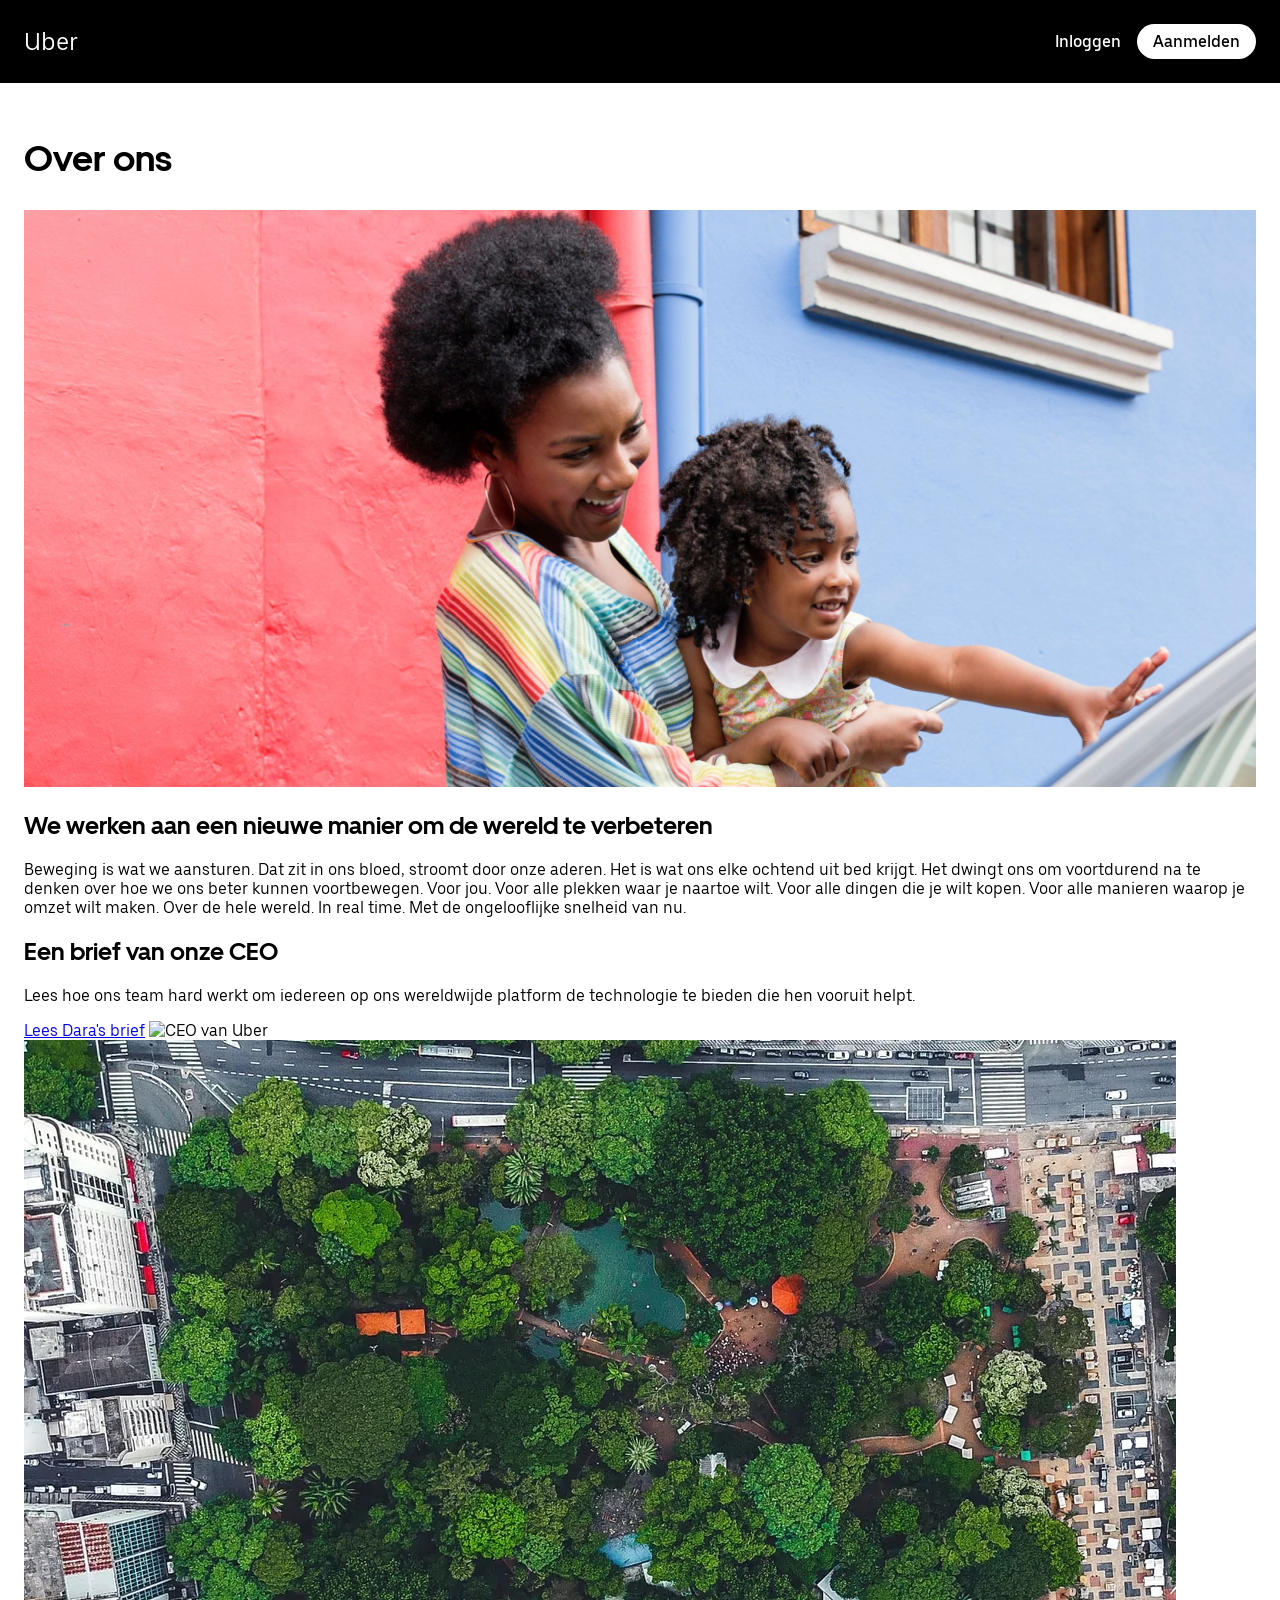
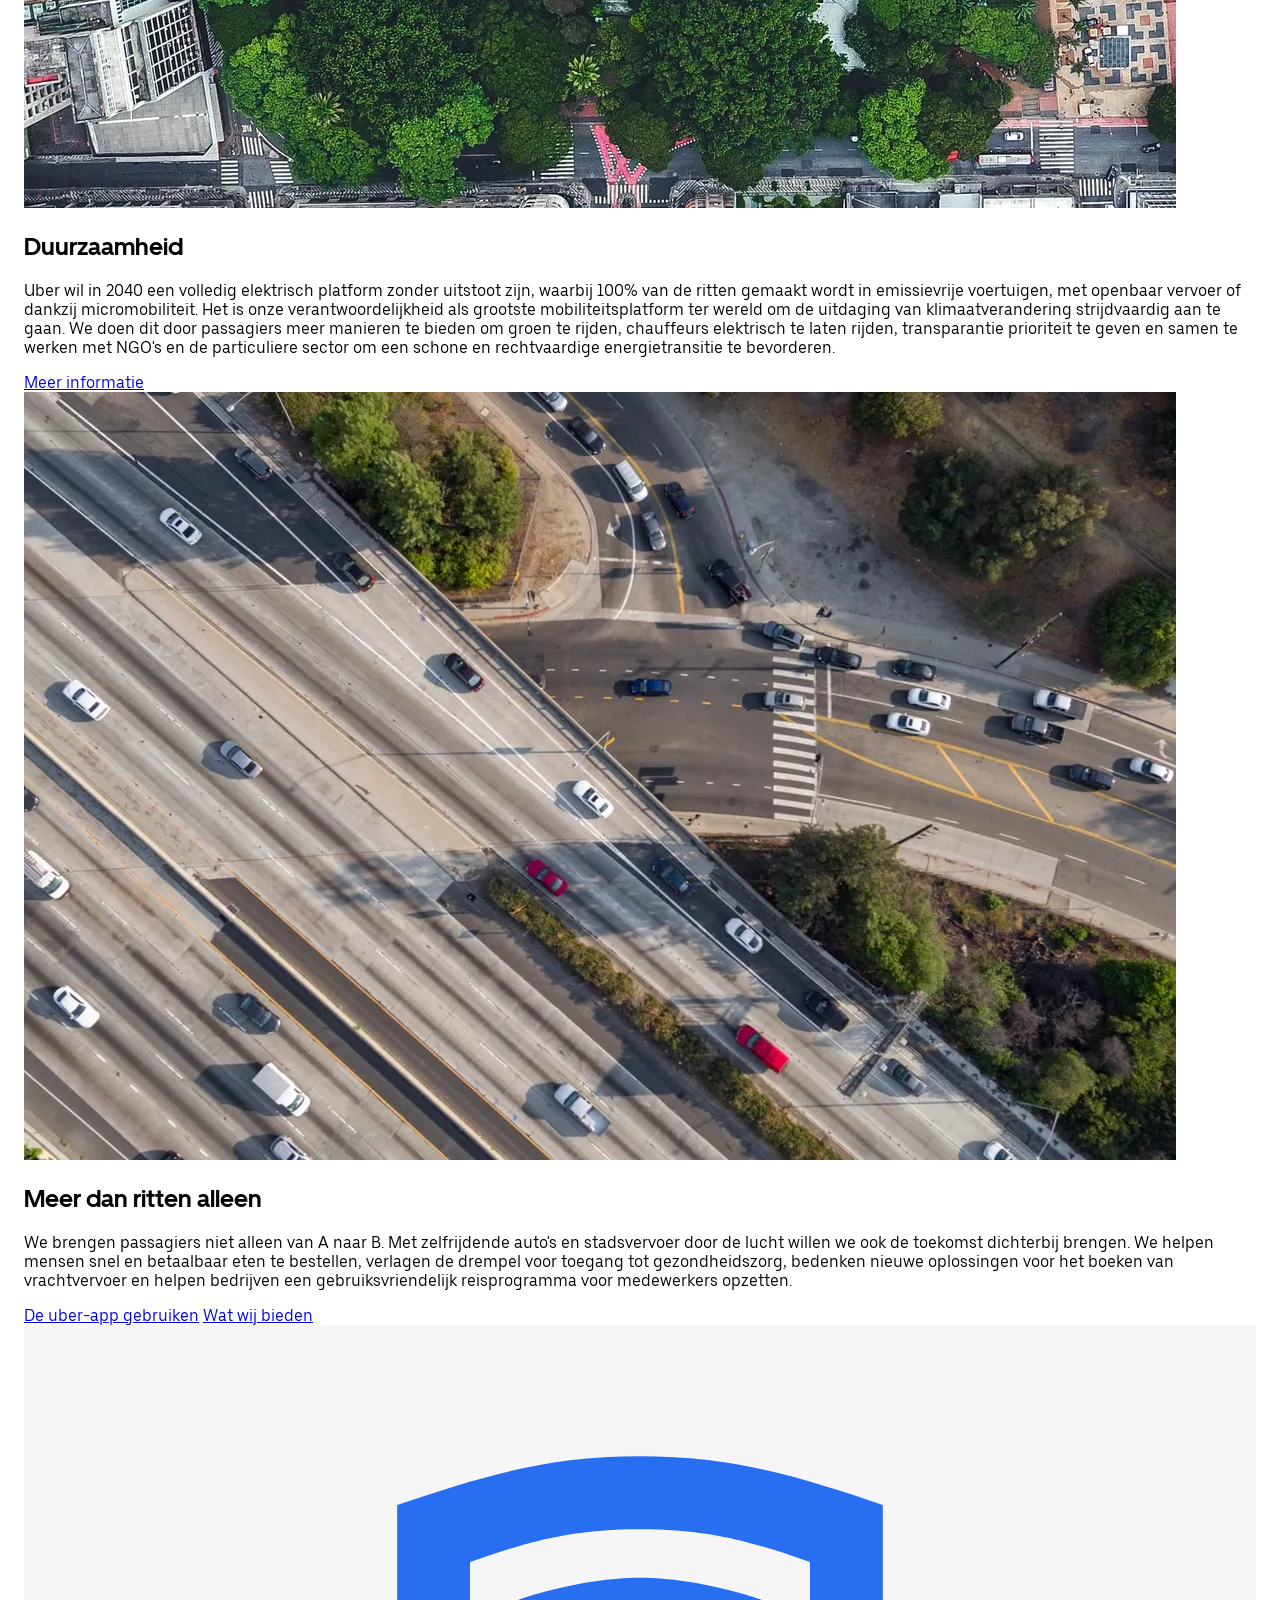
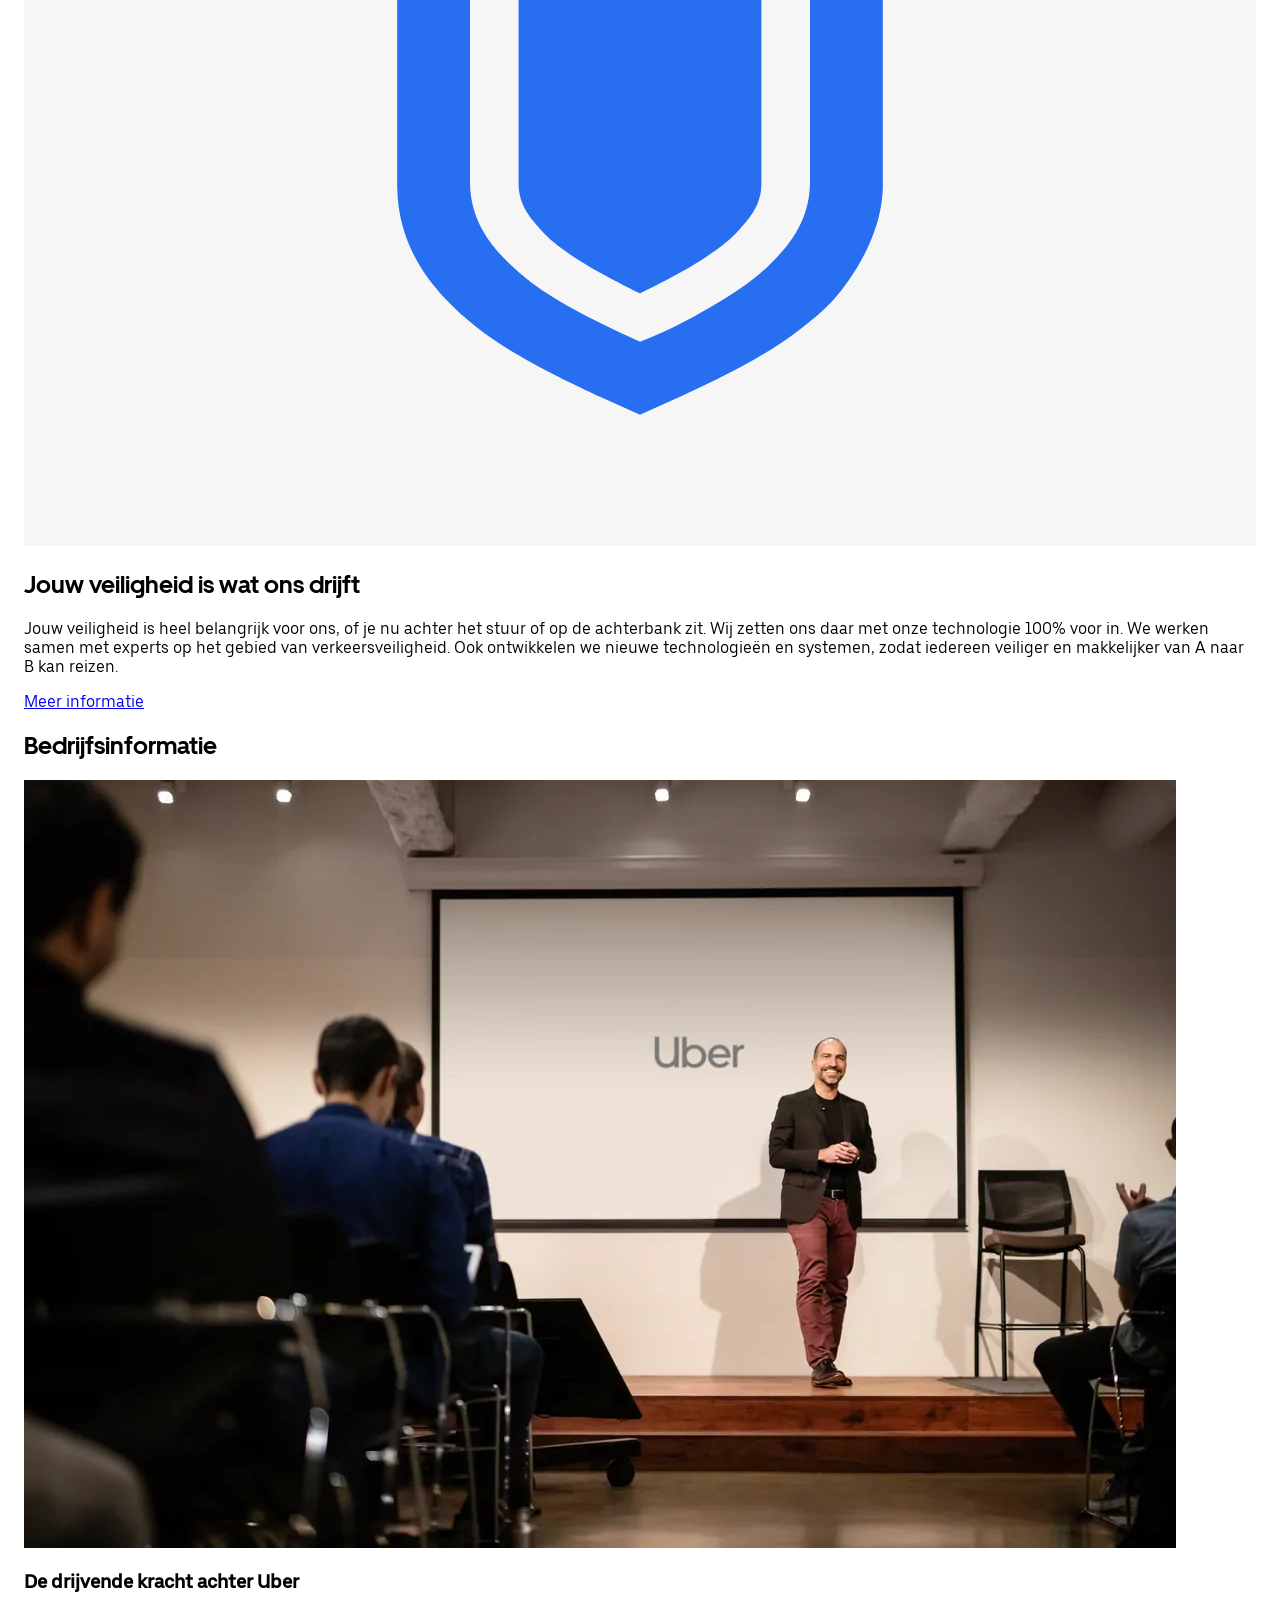
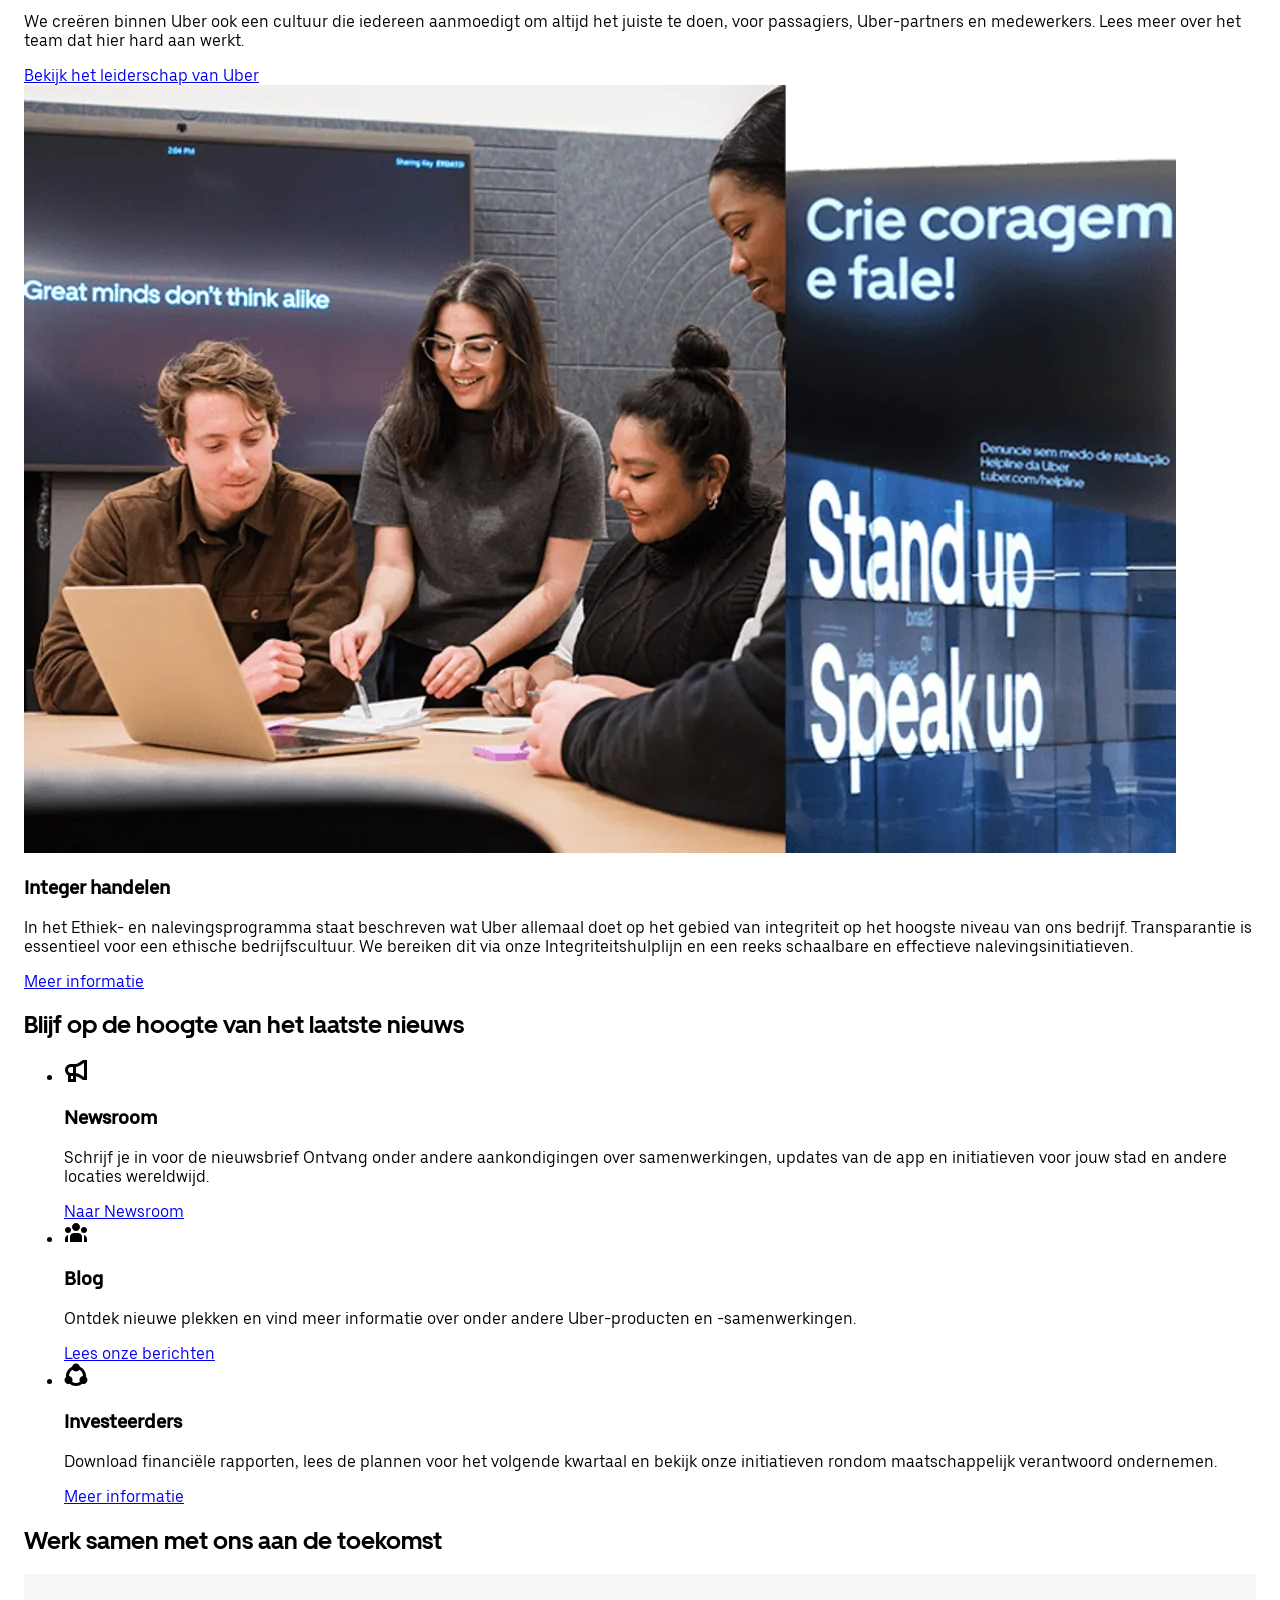
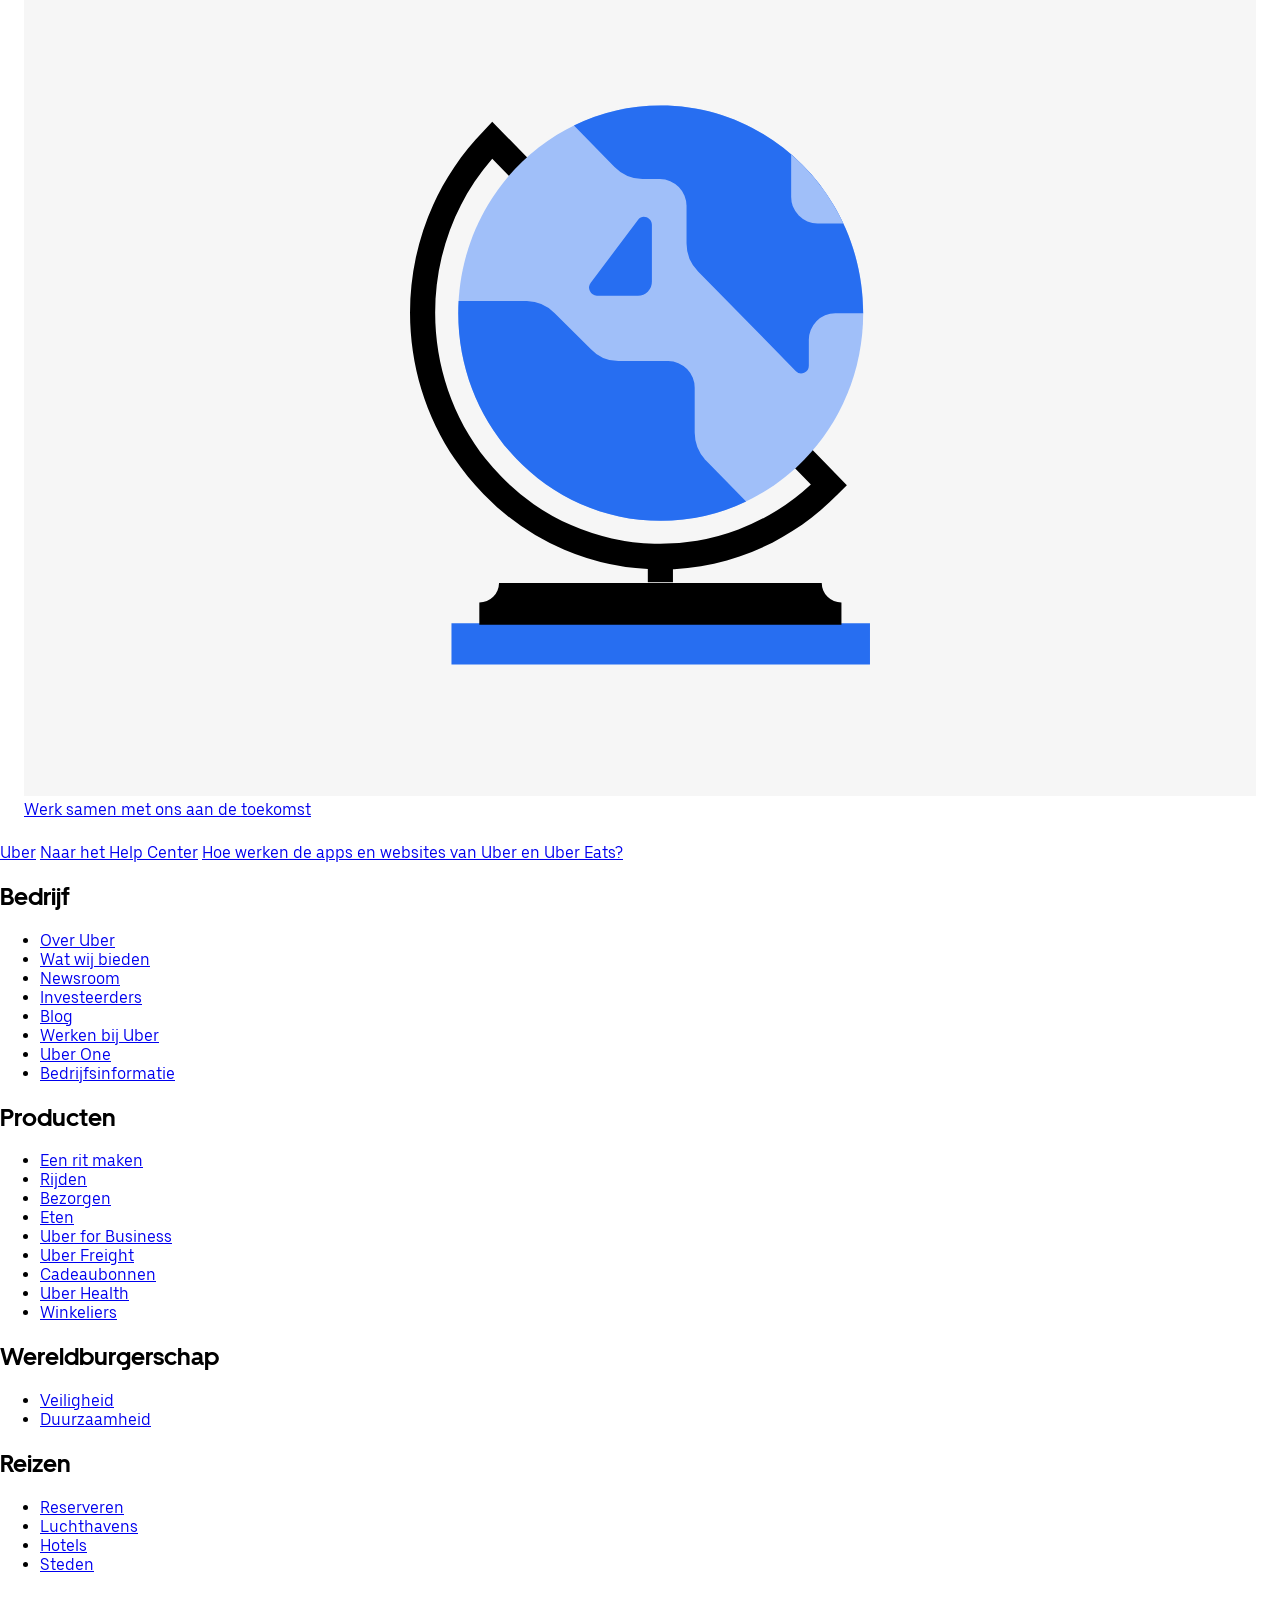
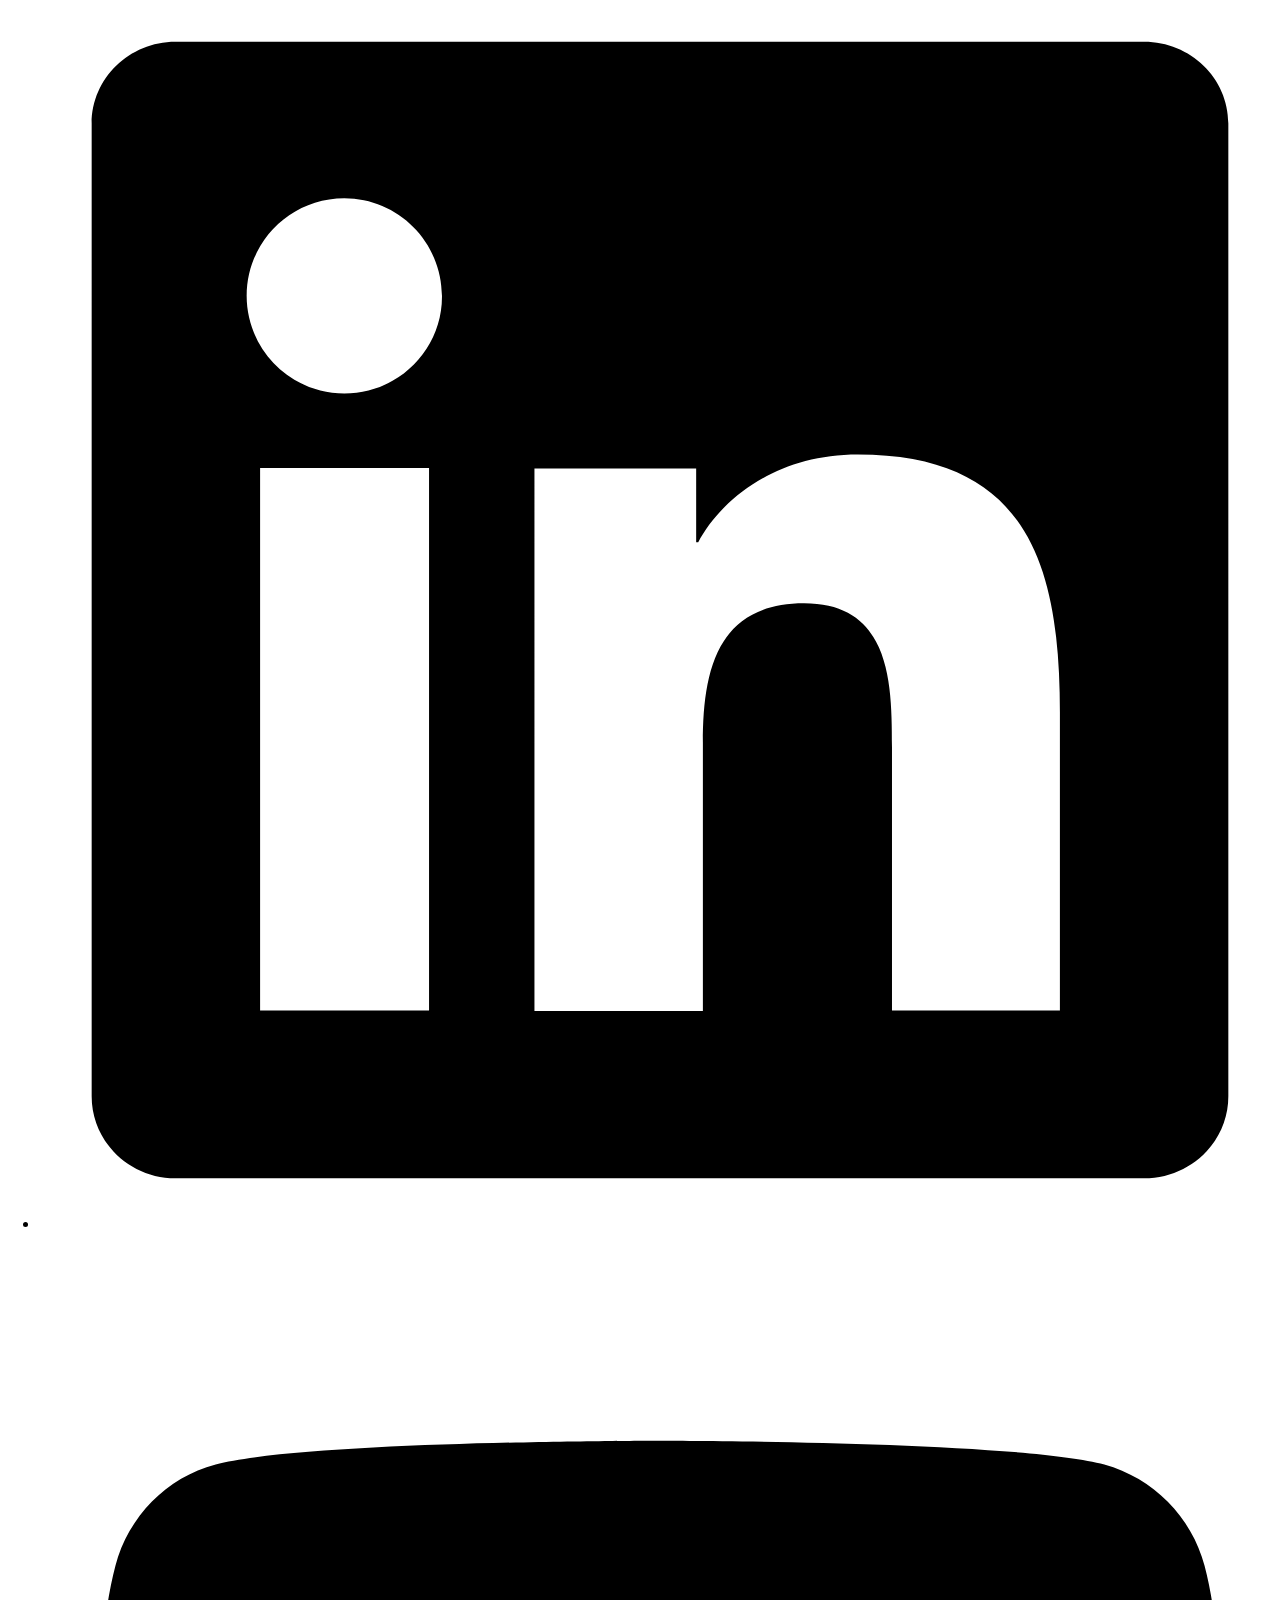
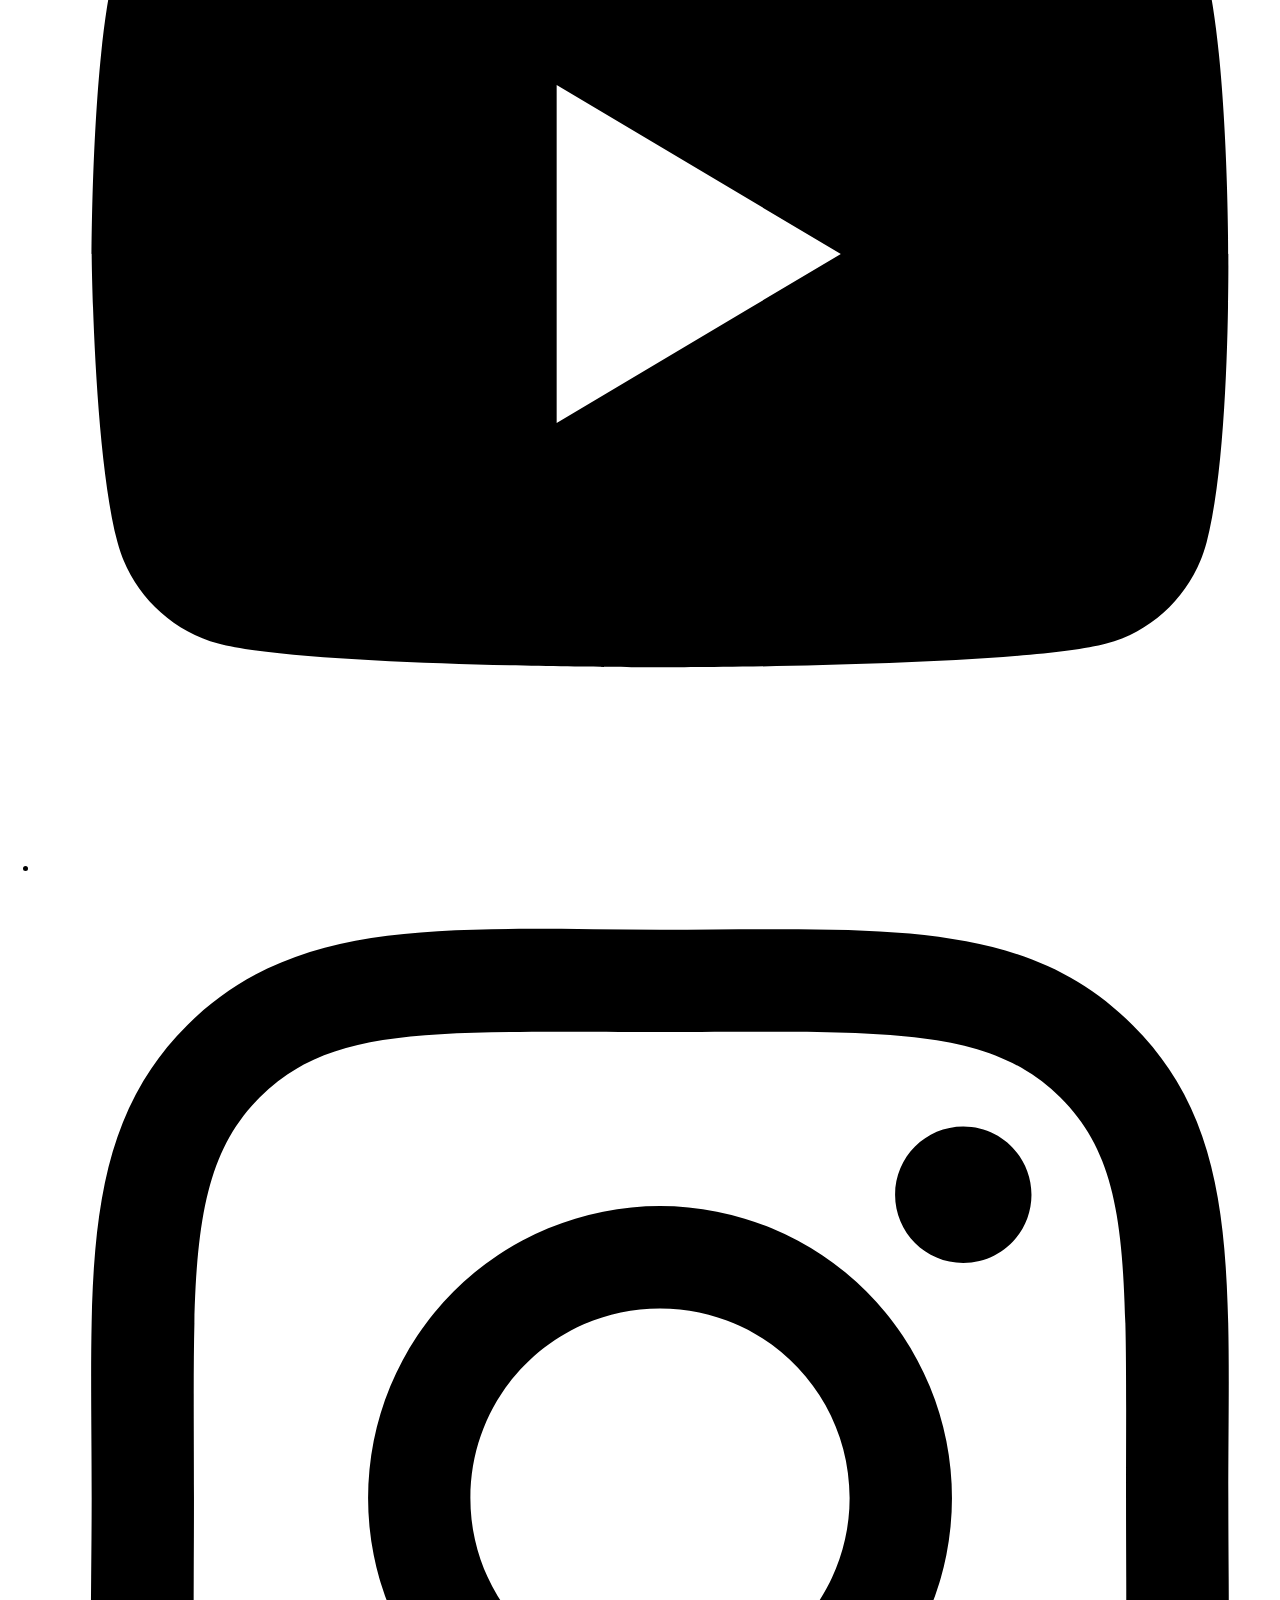
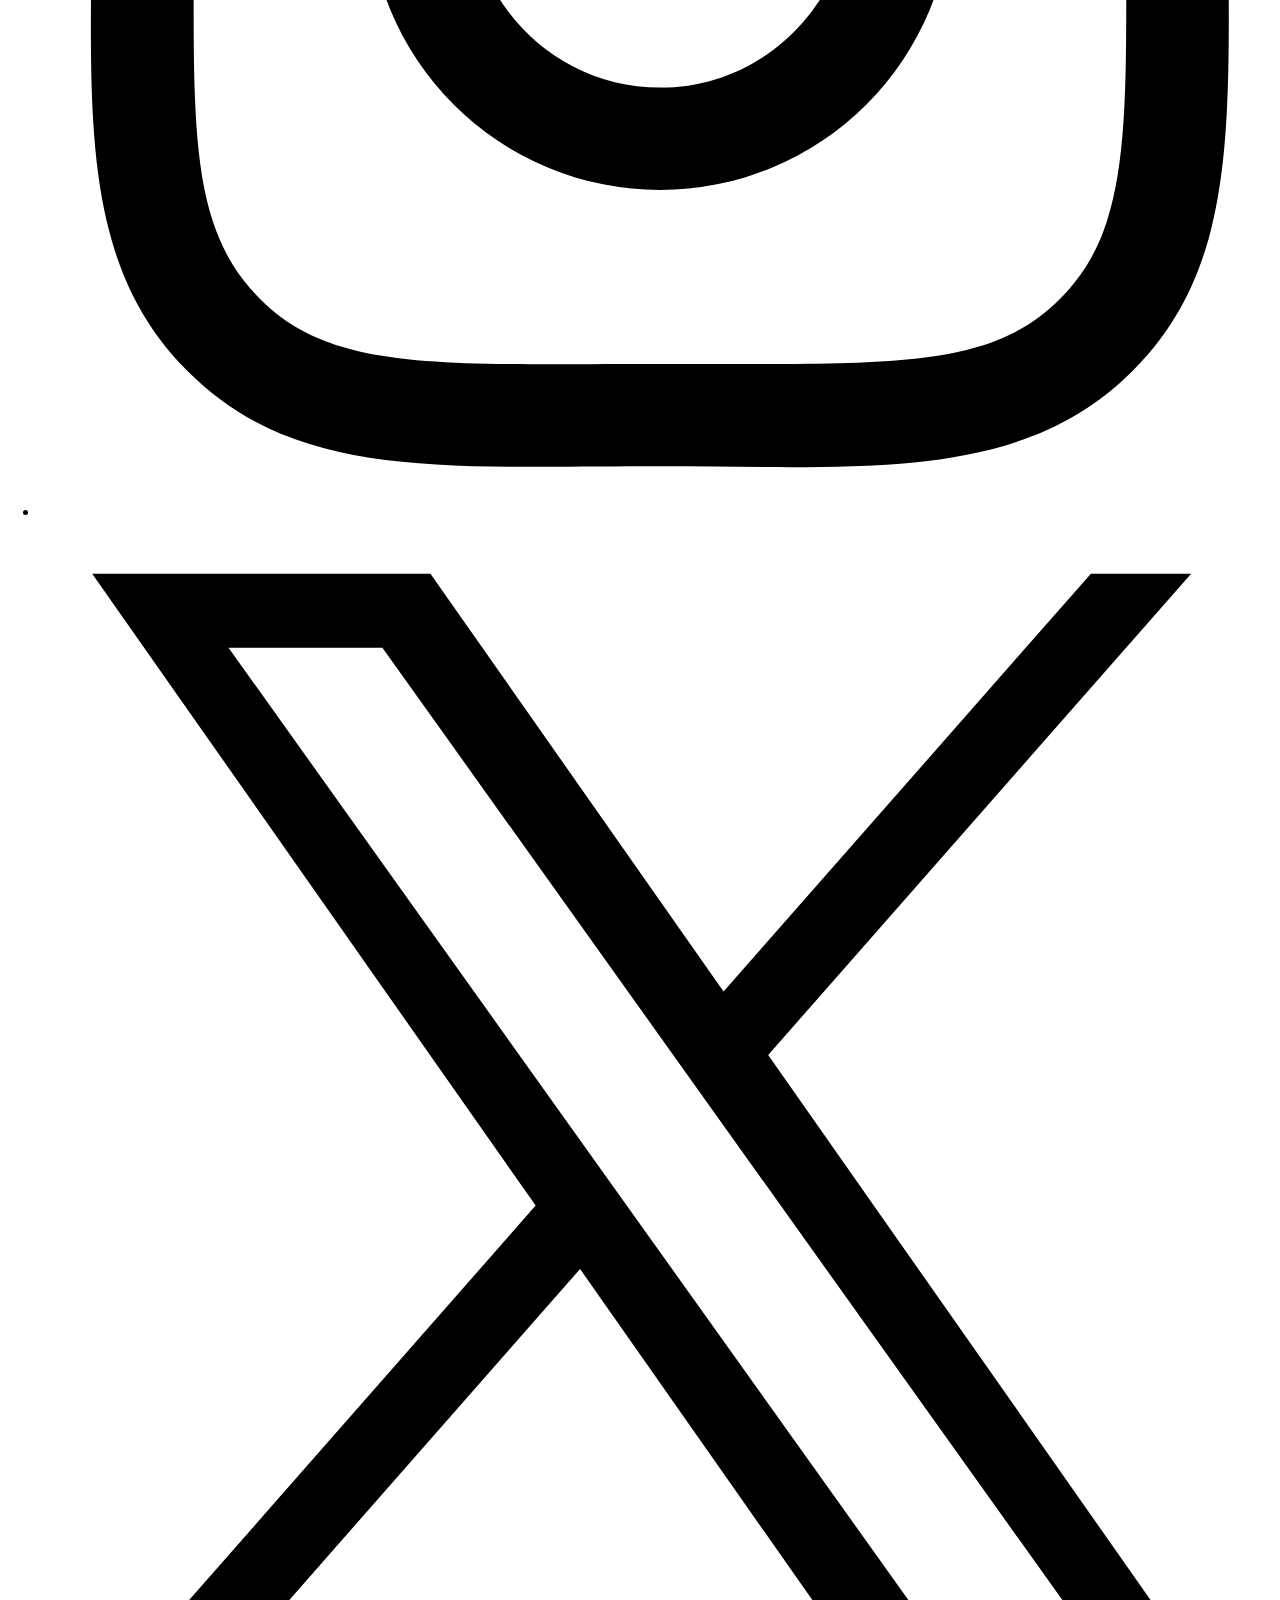
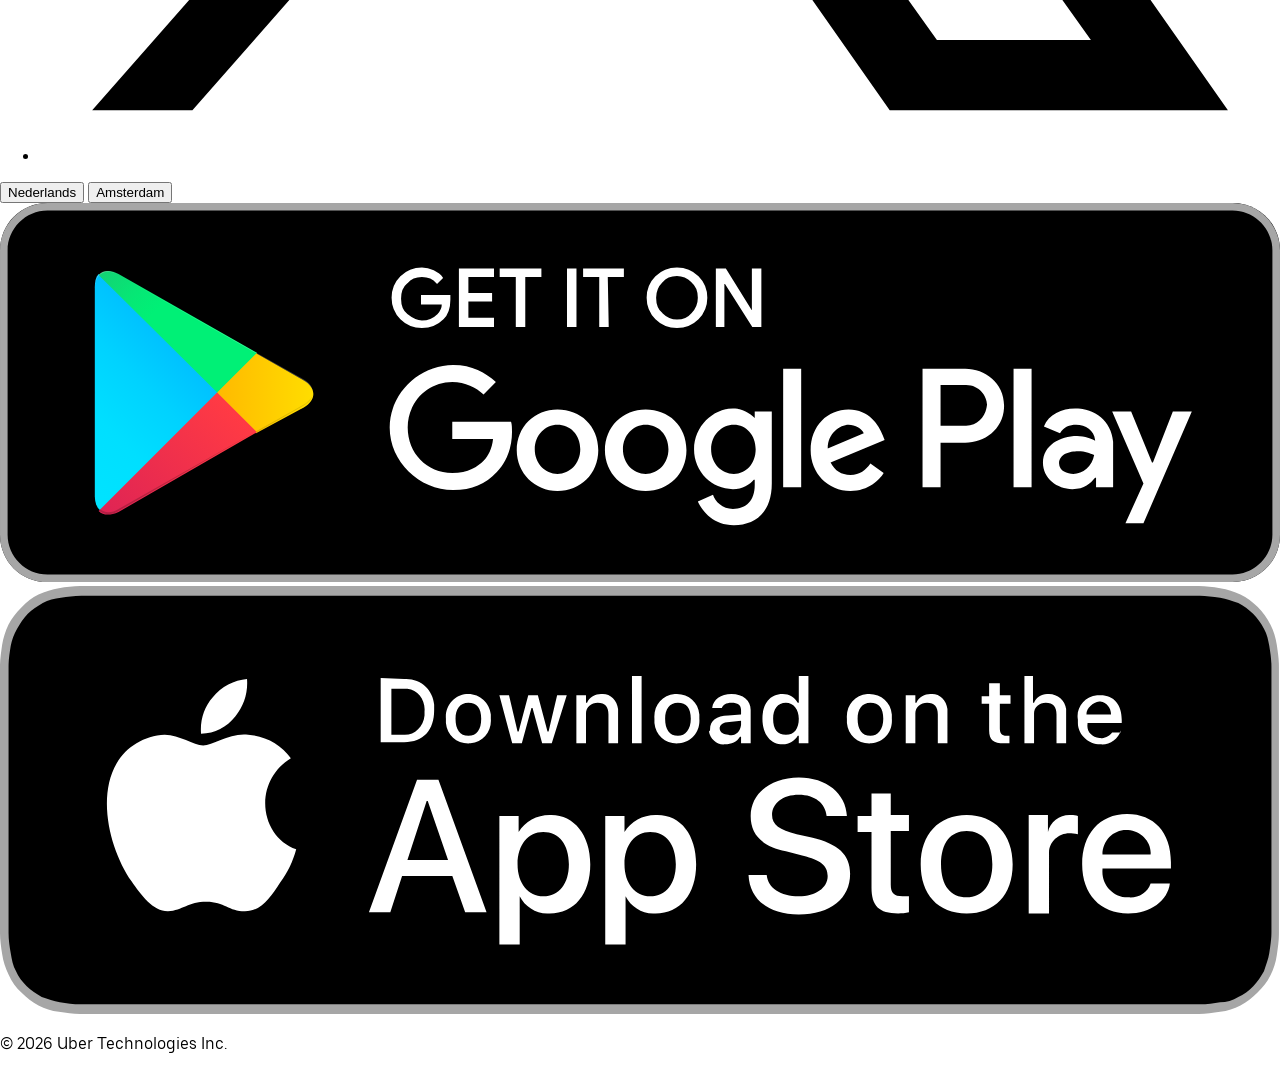
==== overons.html @ 3a4cbbec "Beide html paginas afgemaakt en begin gemaakt aan css" ====
<!DOCTYPE html>
<html lang="en">

<head>
    <meta charset="UTF-8">
    <meta name="viewport" content="width=device-width, initial-scale=1.0">
    <title>Document</title>

    <link href="styles/style.css" rel="stylesheet">
</head>

<body>

    <header>
        <nav>
            <a href="index.html">Uber</a>
            <a href="#">Inloggen</a>
            <a href="#">Aanmelden</a>
        </nav>
    </header>

    <main>
        <article>
            <h1>Over ons</h1>
            <img src="images/mevrouwmetkind.jpg" alt="Mevrouw met kind">
        </article>

        <article>
            <h2>We werken aan een nieuwe manier om de wereld te verbeteren</h2>
            <p>Beweging is wat we aansturen. Dat zit in ons bloed, stroomt door onze aderen. Het is wat ons elke ochtend
                uit bed krijgt. Het dwingt ons om voortdurend na te denken over hoe we ons beter kunnen voortbewegen.
                Voor jou. Voor alle plekken waar je naartoe wilt. Voor alle dingen die je wilt kopen. Voor alle manieren
                waarop je omzet wilt maken. Over de hele wereld. In real time. Met de ongelooflijke snelheid van nu.
            </p>
        </article>

        <article>
            <h2>Een brief van onze CEO</h2>
            <p>Lees hoe ons team hard werkt om iedereen op ons wereldwijde platform de technologie te bieden die hen
                vooruit helpt.</p>
            <a href="#">Lees Dara's brief</a>
            <img src="images/ceo.jpg" alt="CEO van Uber">
        </article>

        <article>
            <img src="images/bomen.webp" alt="Over ons">
            <h2>Duurzaamheid</h2>
            <p>Uber wil in 2040 een volledig elektrisch platform zonder uitstoot zijn, waarbij 100% van de ritten
                gemaakt wordt in emissievrije voertuigen, met openbaar vervoer of dankzij micromobiliteit. Het is onze
                verantwoordelijkheid als grootste mobiliteitsplatform ter wereld om de uitdaging van klimaatverandering
                strijdvaardig aan te gaan. We doen dit door passagiers meer manieren te bieden om groen te rijden,
                chauffeurs elektrisch te laten rijden, transparantie prioriteit te geven en samen te werken met NGO's en
                de particuliere sector om een schone en rechtvaardige energietransitie te bevorderen.</p>
            <a href="#">Meer informatie</a>
        </article>

        <article>
            <img src="images/snelweg.webp" alt="snelweg">
            <h2>Meer dan ritten alleen</h2>
            <p>We brengen passagiers niet alleen van A naar B. Met zelfrijdende auto's en stadsvervoer door de lucht
                willen we ook de toekomst dichterbij brengen. We helpen mensen snel en betaalbaar eten te bestellen,
                verlagen de drempel voor toegang tot gezondheidszorg, bedenken nieuwe oplossingen voor het boeken van
                vrachtvervoer en helpen bedrijven een gebruiksvriendelijk reisprogramma voor medewerkers opzetten.</p>
            <a href="#">De uber-app gebruiken</a>
            <a href="#">Wat wij bieden</a>
        </article>

        <article>
            <img src="images/schild.svg" alt="Schild">
            <h2>Jouw veiligheid is wat ons drijft</h2>
            <p>Jouw veiligheid is heel belangrijk voor ons, of je nu achter het stuur of op de achterbank zit. Wij
                zetten ons daar met onze technologie 100% voor in. We werken samen met experts op het gebied van
                verkeersveiligheid. Ook ontwikkelen we nieuwe technologieën en systemen, zodat iedereen veiliger en
                makkelijker van A naar B kan reizen.</p>
            <a href="#">Meer informatie</a>
        </article>

        <article>
            <h2>Bedrijfsinformatie</h2>
            <img src="images/uberpresentatie.webp" alt="Presentatie van Uber">
            <h3>De drijvende kracht achter Uber</h3>
            <p>We creëren binnen Uber ook een cultuur die iedereen aanmoedigt om altijd het juiste te doen, voor
                passagiers, Uber-partners en medewerkers. Lees meer over het team dat hier hard aan werkt.</p>
            <a href="#">Bekijk het leiderschap van Uber</a>
        </article>
        <article>
            <img src="images/ubercollegas.webp" alt="Collega's van Uber">
            <h3>Integer handelen</h3>
            <p>In het Ethiek- en nalevingsprogramma staat beschreven wat Uber allemaal doet op het gebied van
                integriteit op het hoogste niveau van ons bedrijf. Transparantie is essentieel voor een ethische
                bedrijfscultuur. We bereiken dit via onze Integriteitshulplijn en een reeks schaalbare en effectieve
                nalevingsinitiatieven.</p>
            <a href="#">Meer informatie</a>
        </article>

        <article>
            <h2>Blijf op de hoogte van het laatste nieuws</h2>
            <ul>
                <li>
                    <img src="images/megafoon.svg" alt="Newsroom">
                    <h3>Newsroom</h3>
                    <p>Schrijf je in voor de nieuwsbrief
                        Ontvang onder andere aankondigingen over samenwerkingen, updates van de app en initiatieven voor
                        jouw stad en andere locaties wereldwijd.</p>
                    <a href="#">Naar Newsroom</a>
                </li>

                <li>
                    <img src="images/poppetjes.svg" alt="poppetjes">
                    <h3>Blog</h3>
                    <p>Ontdek nieuwe plekken en vind meer informatie over onder andere Uber-producten en
                        -samenwerkingen.
                    </p>
                    <a href="#">Lees onze berichten</a>
                </li>

                <li>
                    <img src="images/pictogram.svg" alt="pictogram">
                    <h3>Investeerders</h3>
                    <p>Download financiële rapporten, lees de plannen voor het volgende kwartaal en bekijk onze
                        initiatieven rondom maatschappelijk verantwoord ondernemen.</p>
                    <a href="#">Meer informatie</a>
                </li>
            </ul>
        </article>

        <article>
            <h2>Werk samen met ons aan de toekomst</h2>
            <img src="images/wereldbol.svg" alt="wereldbol">
            <a href="#">Werk samen met ons aan de toekomst</a>
        </article>

    </main>

    <footer>

        <a href="#">Uber</a>
        <a href="#">Naar het Help Center</a>
        <a href="#">Hoe werken de apps en websites van Uber en Uber Eats?</a>

        <h2>Bedrijf</h2>
        <ul>
            <li><a href="#">Over Uber</a></li>
            <li><a href="#">Wat wij bieden</a></li>
            <li><a href="#">Newsroom</a></li>
            <li><a href="#">Investeerders</a></li>
            <li><a href="#">Blog</a></li>
            <li><a href="#">Werken bij Uber</a></li>
            <li><a href="#">Uber One</a></li>
            <li><a href="#">Bedrijfsinformatie</a></li>
        </ul>

        <h2>Producten</h2>
        <ul>
            <li><a href="#">Een rit maken</a></li>
            <li><a href="#">Rijden</a></li>
            <li><a href="#">Bezorgen</a></li>
            <li><a href="#">Eten</a></li>
            <li><a href="#">Uber for Business</a></li>
            <li><a href="#">Uber Freight</a></li>
            <li><a href="#">Cadeaubonnen</a></li>
            <li><a href="#">Uber Health</a></li>
            <li><a href="#">Winkeliers</a></li>
        </ul>

        <h2>Wereldburgerschap</h2>
        <ul>
            <li><a href="#">Veiligheid</a></li>
            <li><a href="#">Duurzaamheid</a></li>
        </ul>

        <h2>Reizen</h2>
        <ul>
            <li><a href="#">Reserveren</a></li>
            <li><a href="#">Luchthavens</a></li>
            <li><a href="#">Hotels</a></li>
            <li><a href="#">Steden</a></li>
        </ul>

        <ul>
            <li>
                <svg viewBox="0 0 24 24" aria-hidden="true">
                    <path
                        d="M21.37 1H2.62C1.73 1 1 1.71 1 2.58v18.83c0 .88.73 1.59 1.62 1.59h18.75c.9 0 1.63-.71 1.63-1.59V2.58C23 1.71 22.27 1 21.37 1ZM7.53 19.75H4.26V9.25h3.27v10.5ZM5.89 7.81C4.85 7.81 4 6.960 4 5.92s.84-1.89 1.89-1.89c1.04 0 1.89.85 1.89 1.89.01 1.04-.84 1.89-1.89 1.89Zm13.86 11.94h-3.26v-5.1c0-1.22-.02-2.78-1.7-2.78-1.7 0-1.96 1.33-1.96 2.7v5.19H9.57V9.26h3.13v1.43h.04c.44-.83 1.5-1.7 3.09-1.7 3.3 0 3.91 2.17 3.91 5v5.76h.01Z"
                        fill="currentColor"></path>
                </svg>
            </li>

            <li>
                <svg viewBox="0 0 24 24" aria-hidden="true">
                    <path
                        d="M23 12s0-3.85-.46-5.58c-.25-.95-1-1.7-1.94-1.96C18.88 4 12 4 12 4s-6.88 0-8.6.46c-.95.25-1.69 1.01-1.94 1.96C1 8.15 1 12 1 12s.04 3.85.5 5.58c.25.95 1 1.7 1.95 1.96 1.71.46 8.59.46 8.59.46s6.88 0 8.6-.46c.95-.25 1.69-1.01 1.94-1.96.46-1.73.42-5.58.42-5.58Zm-13 3.27V8.73L15.5 12 10 15.27Z"
                        fill="currentColor"></path>
                </svg>
            </li>

            <li>
                <svg viewBox="0 0 24 24" aria-hidden="true">
                    <g fill="currentColor">
                        <path
                            d="M21.15 2.85C19.05.74 16.23 1 12 1 8.04 1 5 .69 2.85 2.85.74 4.95 1 7.77 1 12c0 3.95-.31 7 1.85 9.15C4.95 23.26 7.77 23 12 23c3.96 0 7 .31 9.15-1.85C23.25 19.05 23 16.23 23 12c0-4.31.24-7.07-1.85-9.15Zm-1.4 16.9c-1.37 1.37-3.18 1.27-7.75 1.27-4.29 0-6.34.15-7.75-1.27-1.44-1.44-1.27-3.51-1.27-7.75 0-4.23-.15-6.330 1.27-7.75C5.66 2.84 7.6 2.98 12 2.98c4.23 0 6.33-.15 7.75 1.27 1.38 1.38 1.27 3.22 1.27 7.75 0 4.24.15 6.34-1.27 7.75Z">
                        </path>
                        <path
                            d="M12 6.35a5.65 5.65 0 1 0 .001 11.301A5.65 5.65 0 0 0 12 6.35Zm0 9.32c-2.02 0-3.67-1.64-3.67-3.67 0-2.030 1.64-3.67 3.67-3.67 2.03 0 3.67 1.64 3.67 3.67 0 2.02-1.65 3.67-3.67 3.67ZM17.87 4.81c-.73 0-1.32.59-1.32 1.32 0 .73.59 1.32 1.32 1.32.73 0 1.32-.59 1.32-1.32 0-.73-.59-1.32-1.32-1.32Z">
                        </path>
                    </g>
            </li>
            <li>
                <svg viewBox="0 0 24 24" aria-hidden="true">
                    <path
                        d="M14.094 10.317 22.28 1H20.34l-7.11 8.088L7.557 1H1.01l8.583 12.231L1.01 23H2.95l7.503-8.543L16.446 23h6.546M3.649 2.432h2.978L20.34 21.639h-2.98"
                        fill="currentColor"></path>
                </svg>
            </li>
        </ul>


        <button type="button">Nederlands</button>
        <button type="button">Amsterdam</button>

        <img src="images/googleplay.svg" alt="SVG van het Google Play logo">
        <img src="images/appstore.svg" alt="SVG van het App Store logo">

        <p>© 2026 Uber Technologies Inc.</p>


    </footer>

</body>

</html>
---- styles/style.css ----
/*********/
/* FONTS */
/*********/
@font-face {
	font-family: "Uber Move Text";
	src: url("../fonts/UberMoveText-Regular.woff2") format("woff2");
	font-weight: 400;
}

@font-face {
	font-family: "Uber Move Text";
	src: url("../fonts/UberMoveText-Medium.woff2") format("woff2");
	font-weight: 500;
}

@font-face {
	font-family: "Uber Move";
	src: url("../fonts/UberMove-Bold.woff2") format("woff2");
	font-weight: 700;
}

/**************/
/* CSS REMEDY */
/**************/
*, *::after, *::before {
  box-sizing:border-box;  
}

img {
	max-width: 100%;
}

/*********************/
/* CUSTOM PROPERTIES */
/*********************/
:root {
	/* startje */
	--color-text:#000;
	--color-background:#fff;
	--color-surface:#f3f3f3;
	--color-link:#1a1a1a;
}

/****************/
/* JOUW STYLING */
/****************/

/* jouw code */
body {
	margin: 0;
	font-family: "Uber Move Text", system-ui, sans-serif;
	color: var(--color-text);
	background-color: var(--color-background);
}

header {
	background-color: var(--color-text);
}

header a {
	color: var(--color-background);
	text-decoration: none;
	font-weight: 500;
}

nav {
	display: flex;
	gap: 1rem;
	padding: 1.5rem;
	align-items: center;
}

nav a:first-child {
	margin-right: auto;
	font-size: 1.5rem;
	font-weight: 400;
}

nav a:last-of-type {
	background-color: var(--color-background);
	color: var(--color-text);
	padding: 0.5rem 1rem;
	border-radius: 2rem;
}

nav button {
	background-color: transparent;
	border: none;
	color: var(--color-background);
}

nav svg {
	width: 1.5rem;
}

main {
	padding: 1.5rem;
}

h1, h2 {
	font-family: "Uber Move", system-ui, sans-serif;
	font-weight: 700;
}

h1 {
	font-size: 2.25rem;
	line-height: 1.2;
}

main p button {
	background-color: transparent;
	border: none;
	text-decoration: underline;
	font: inherit;
}

main p svg {
	width: 1rem;
}
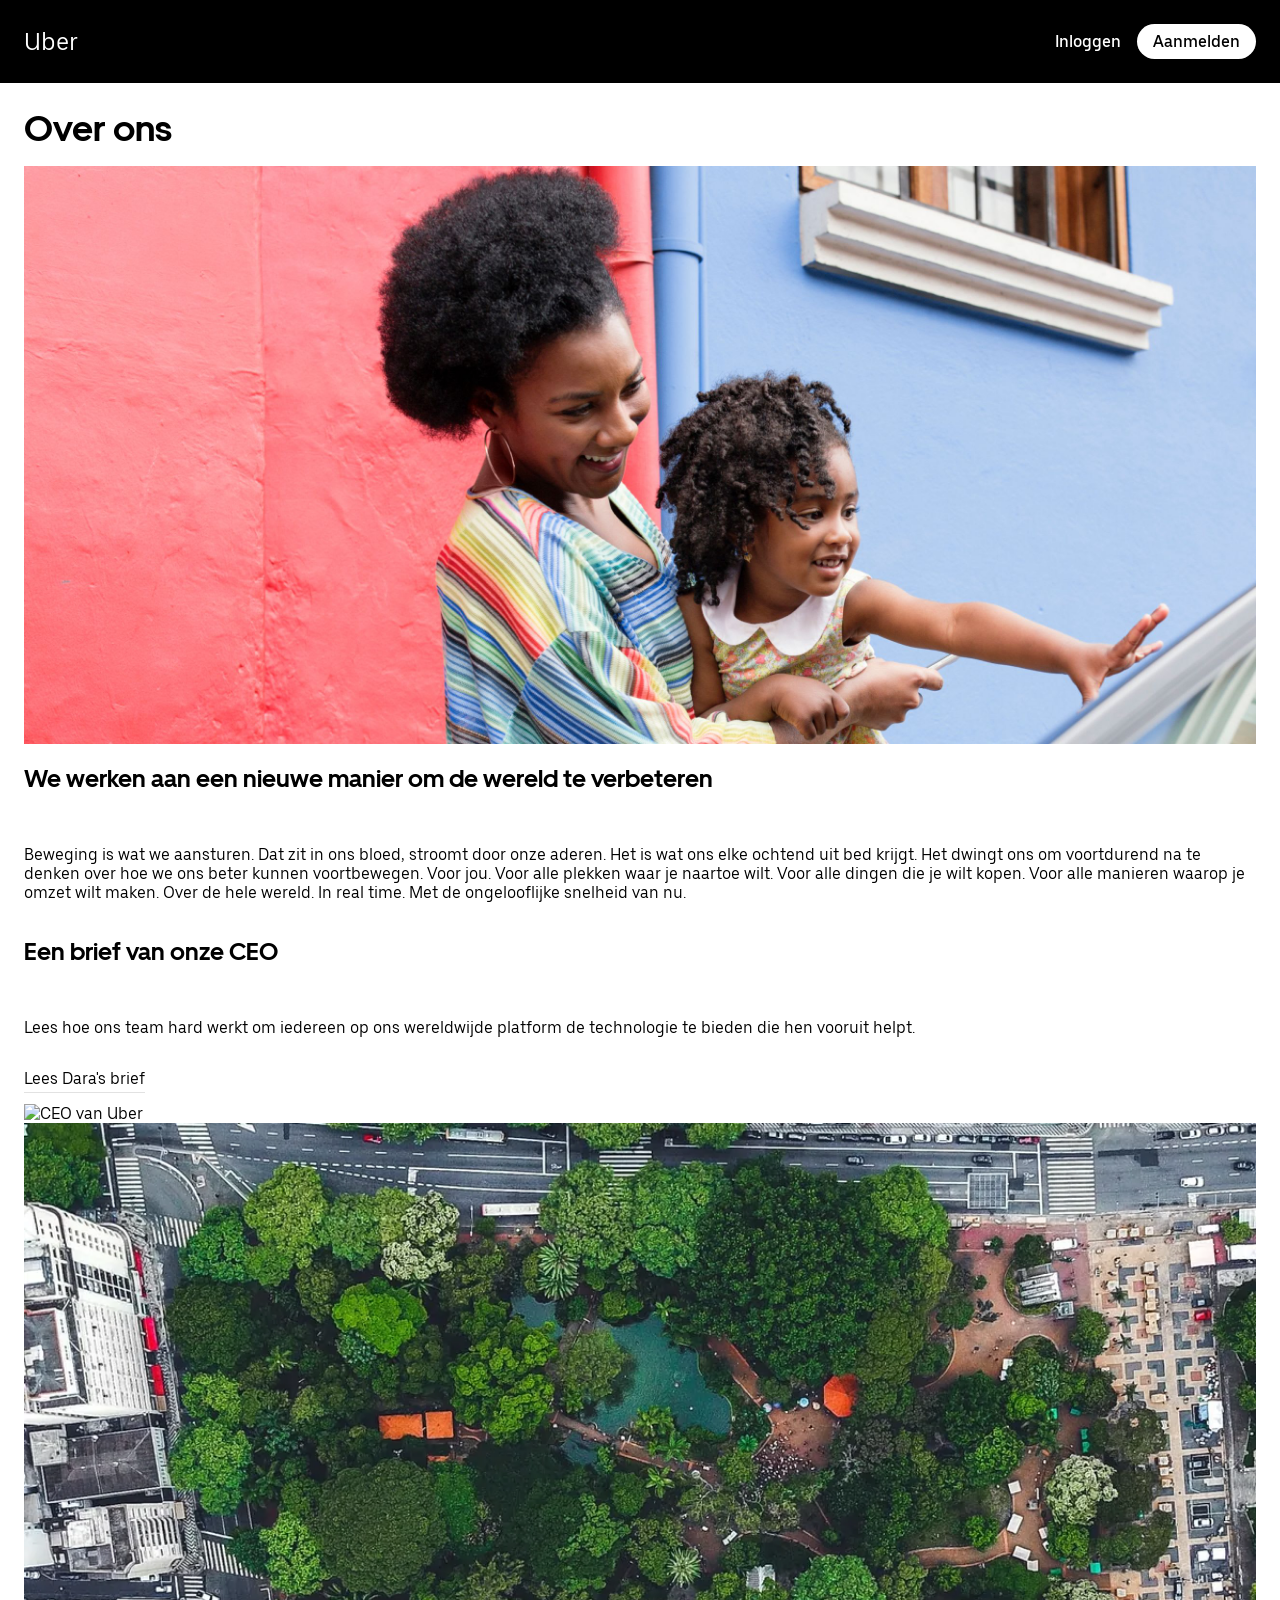
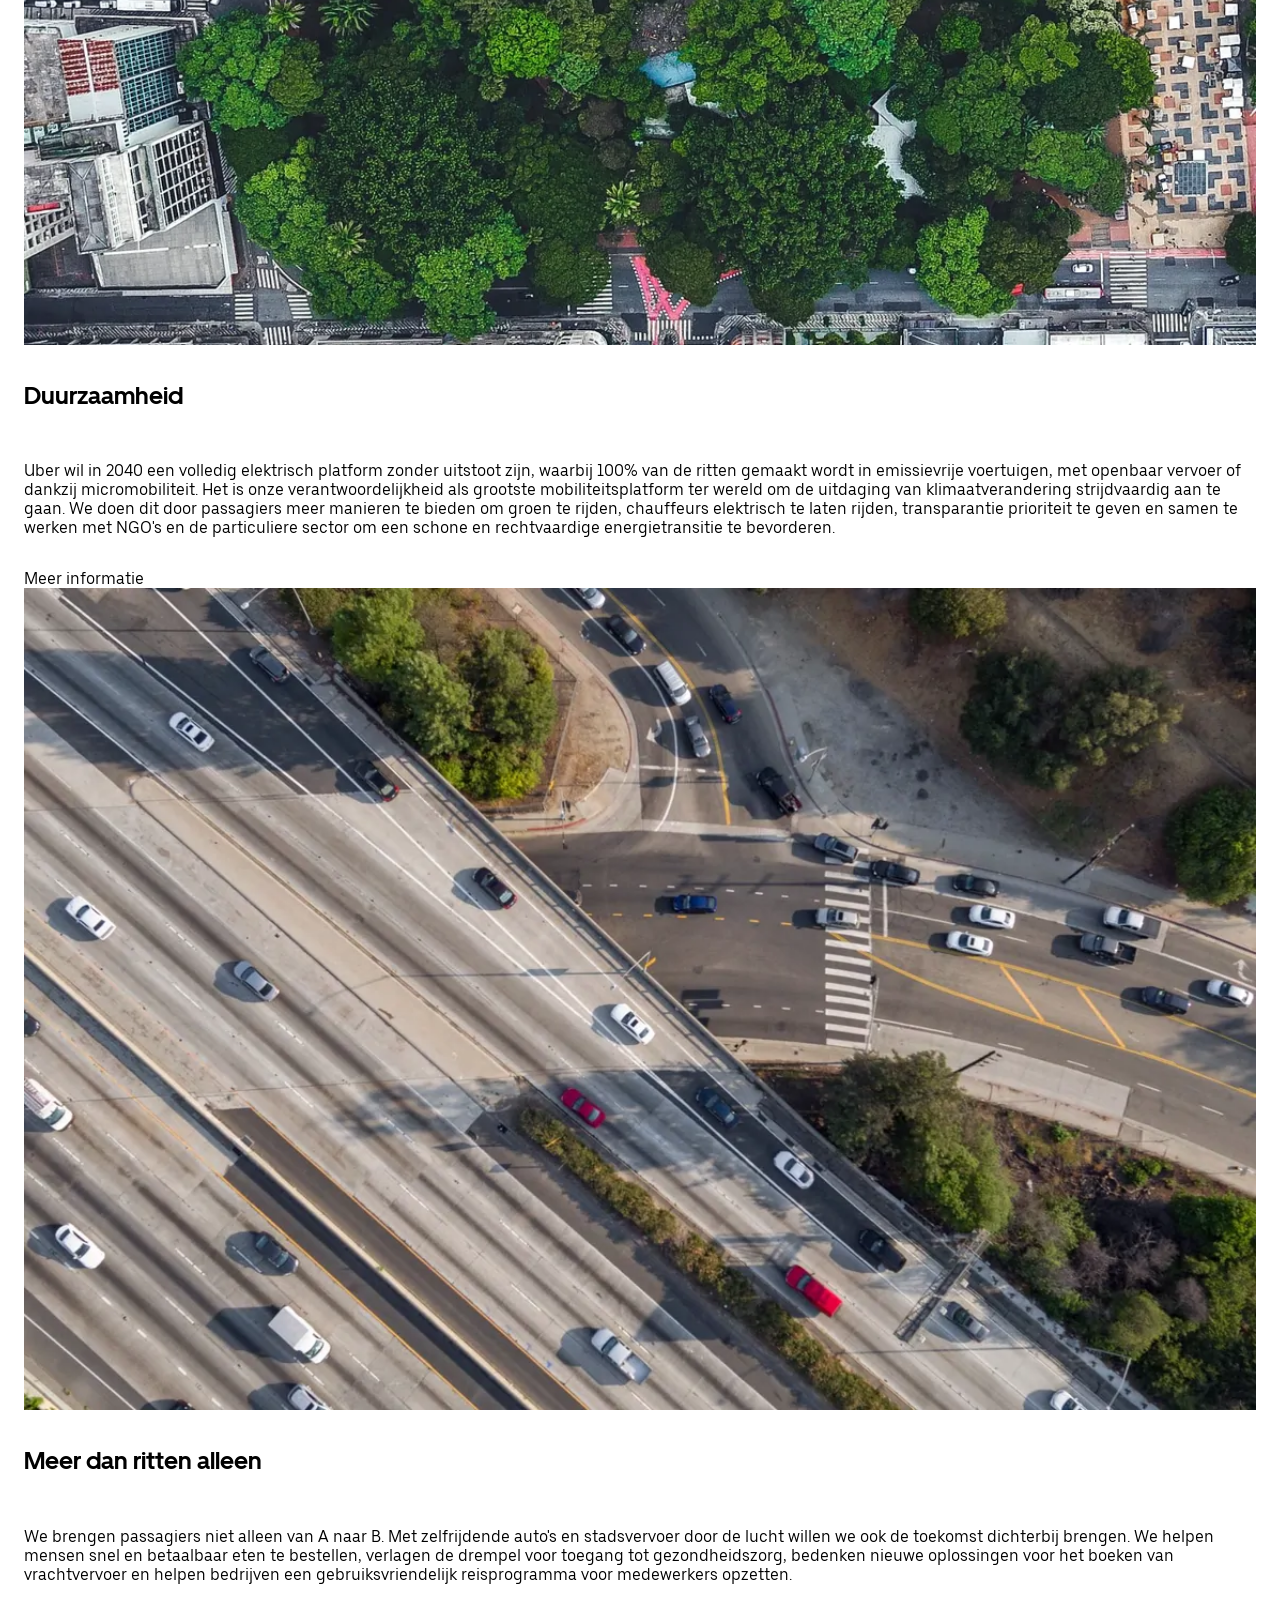
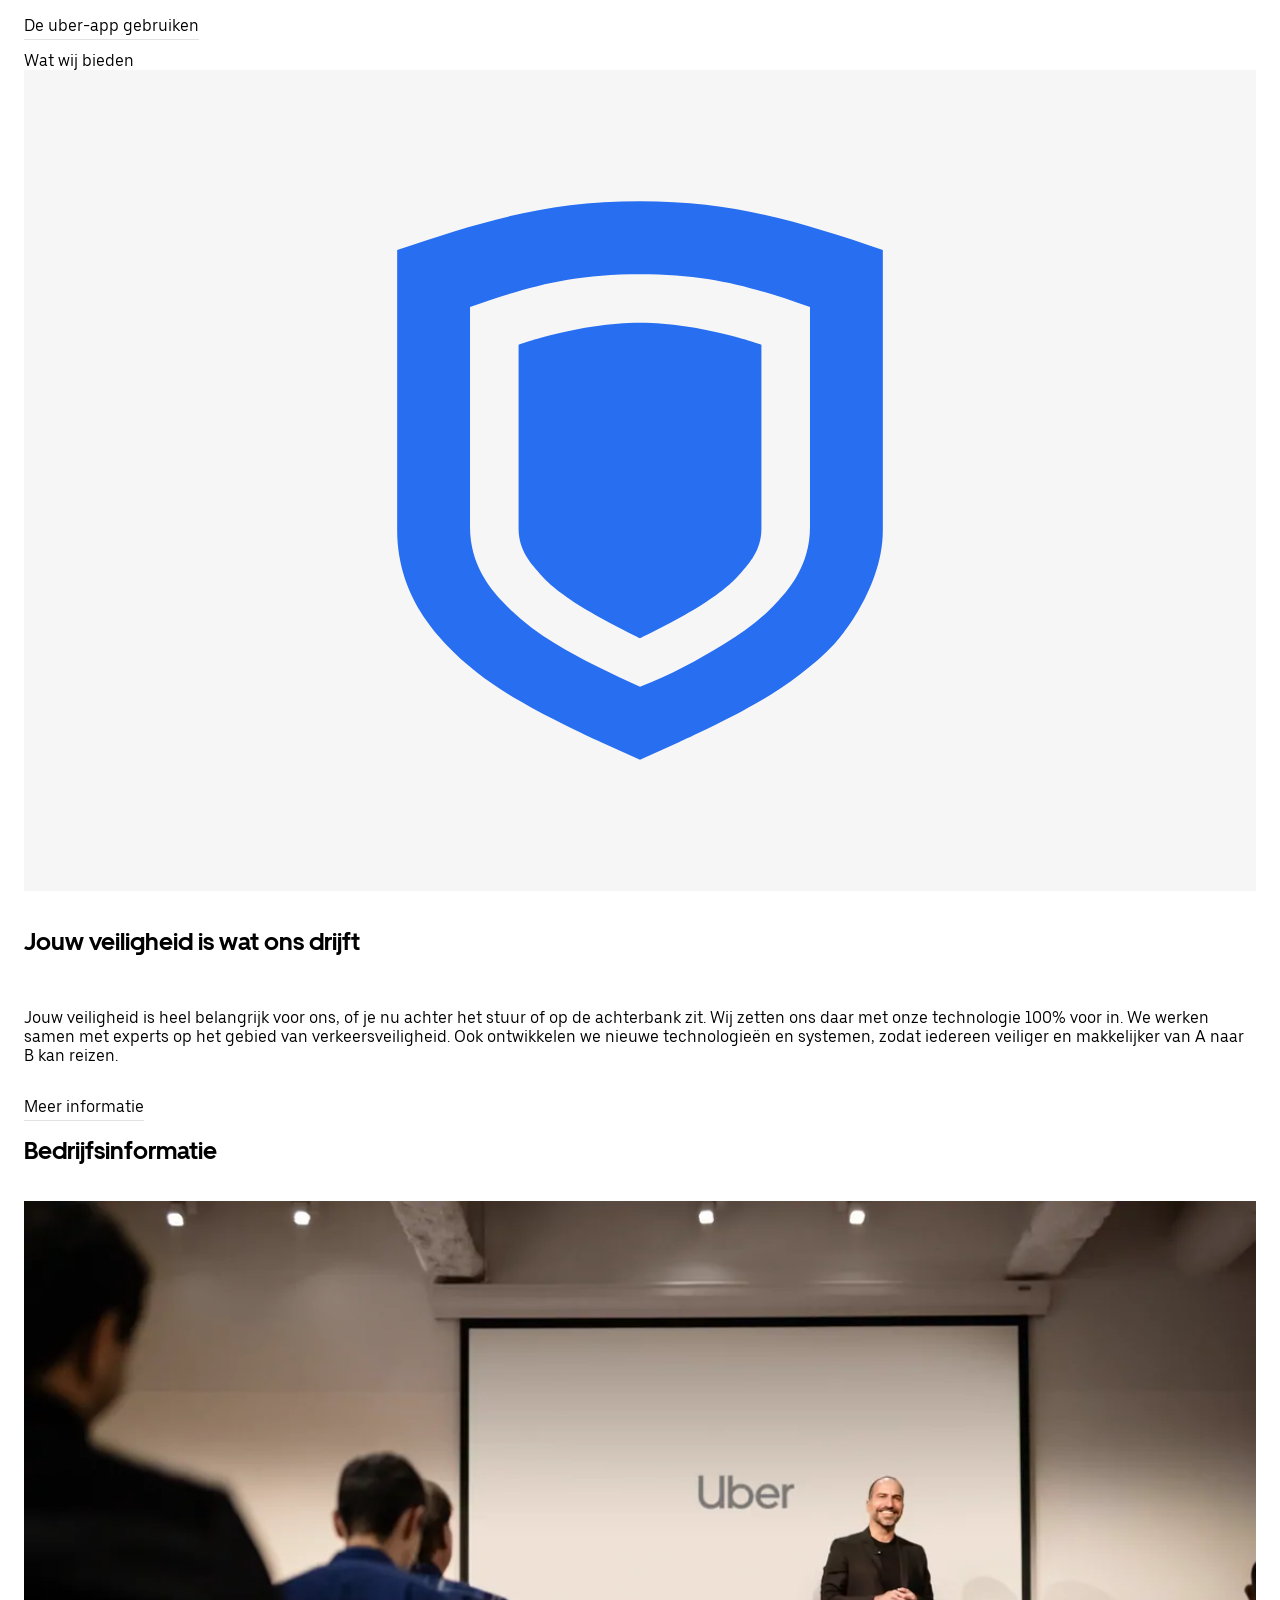
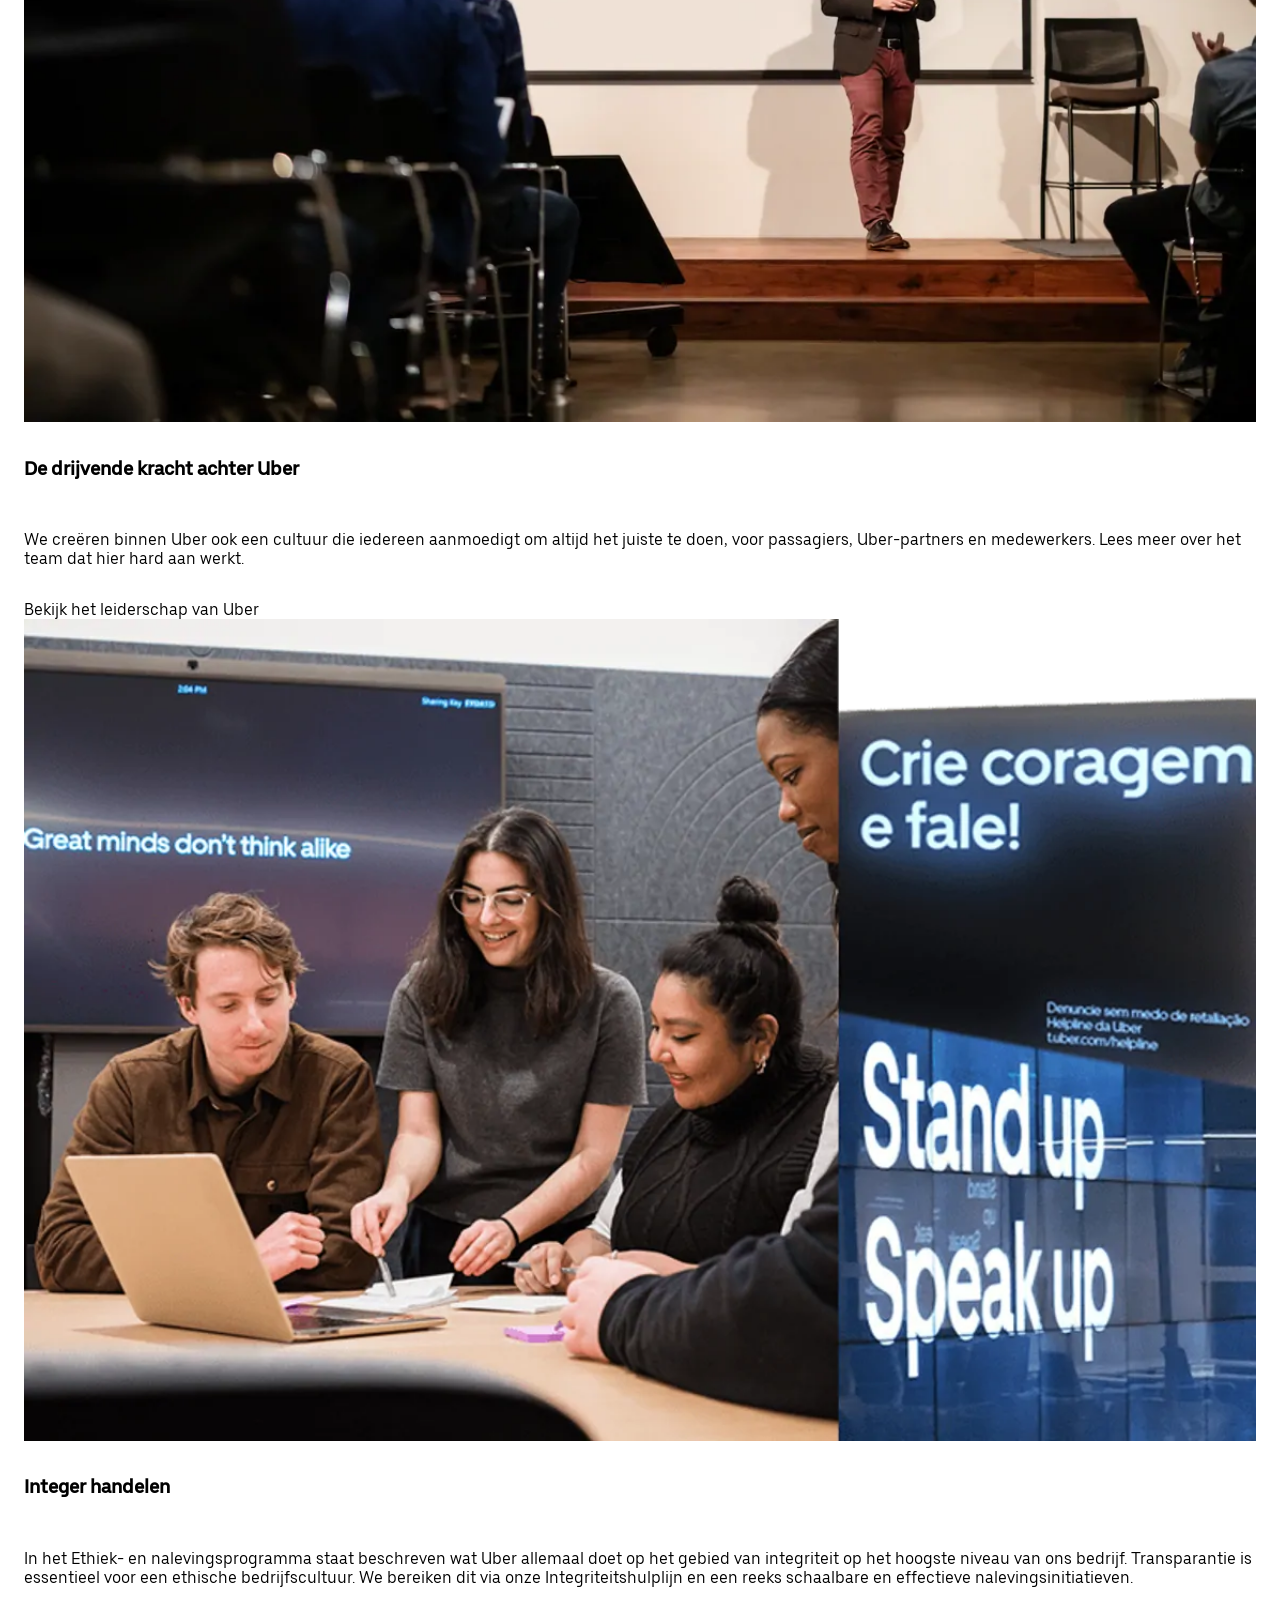
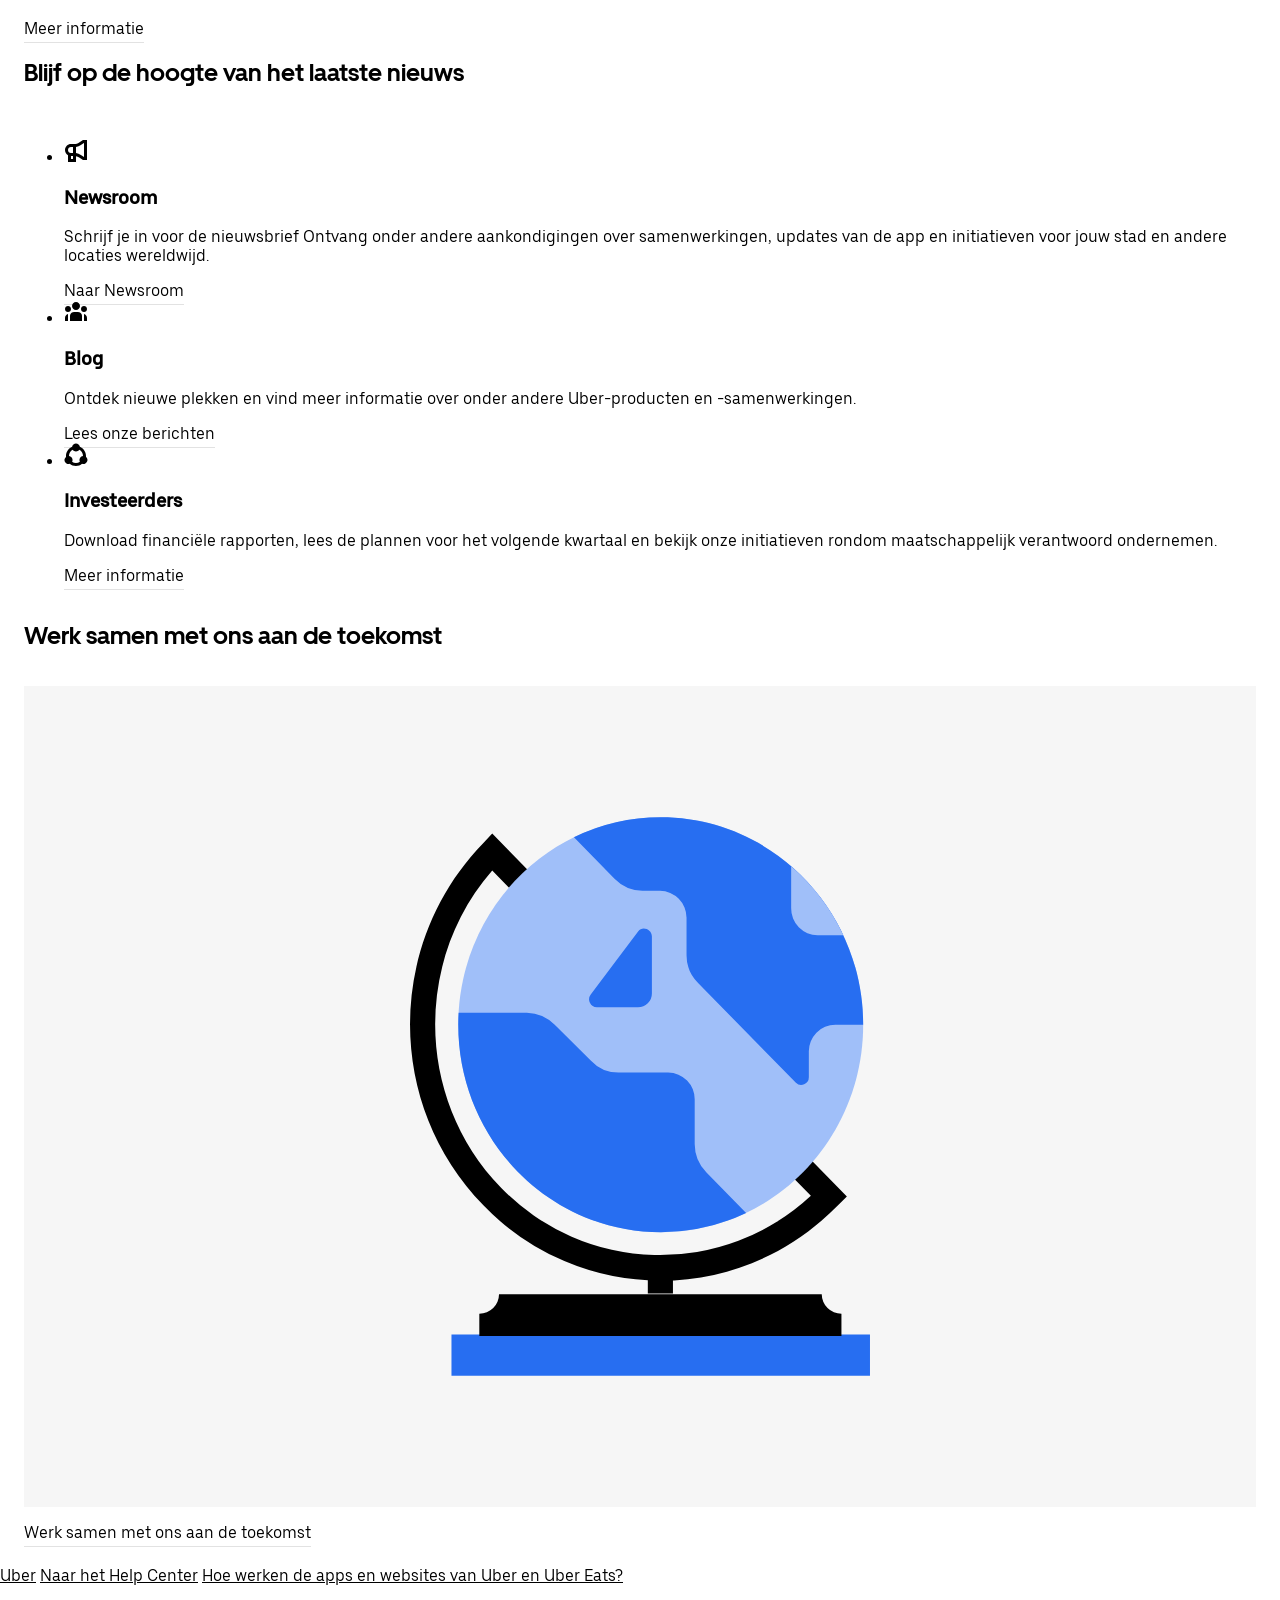
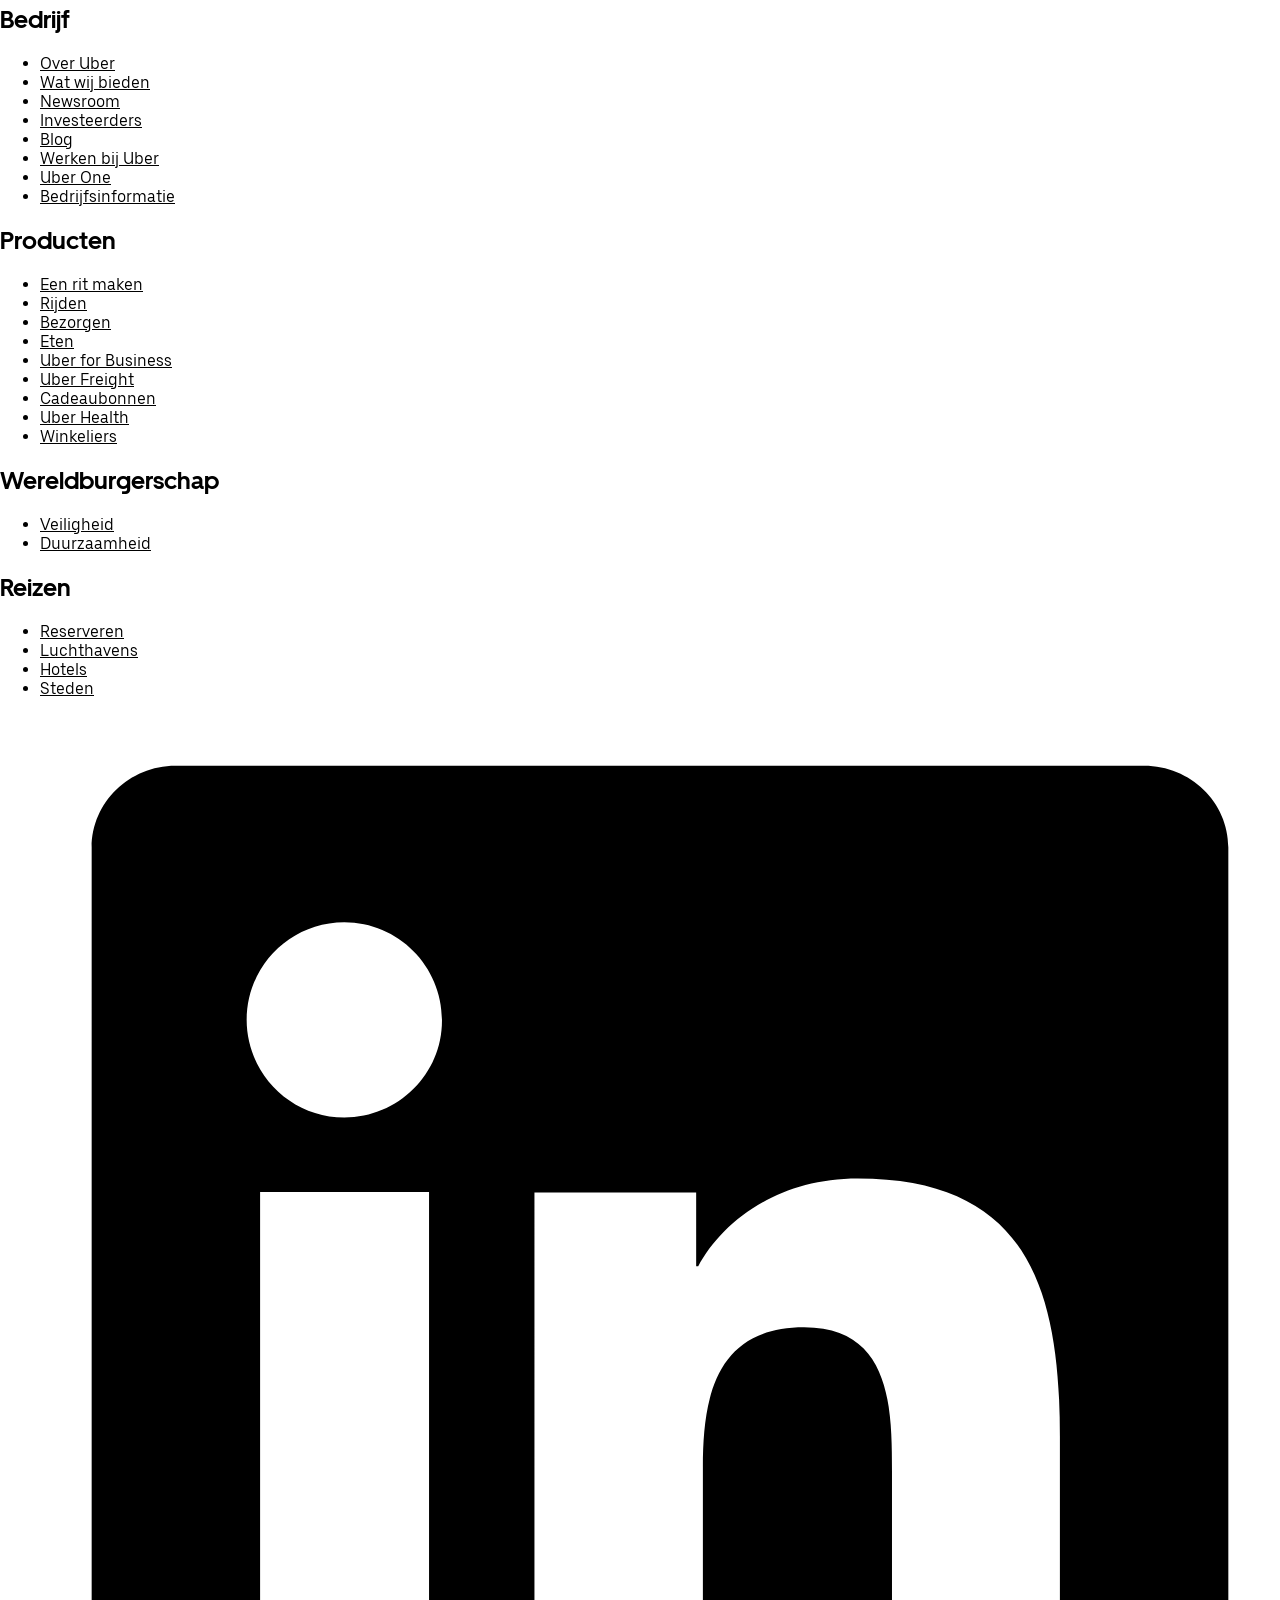
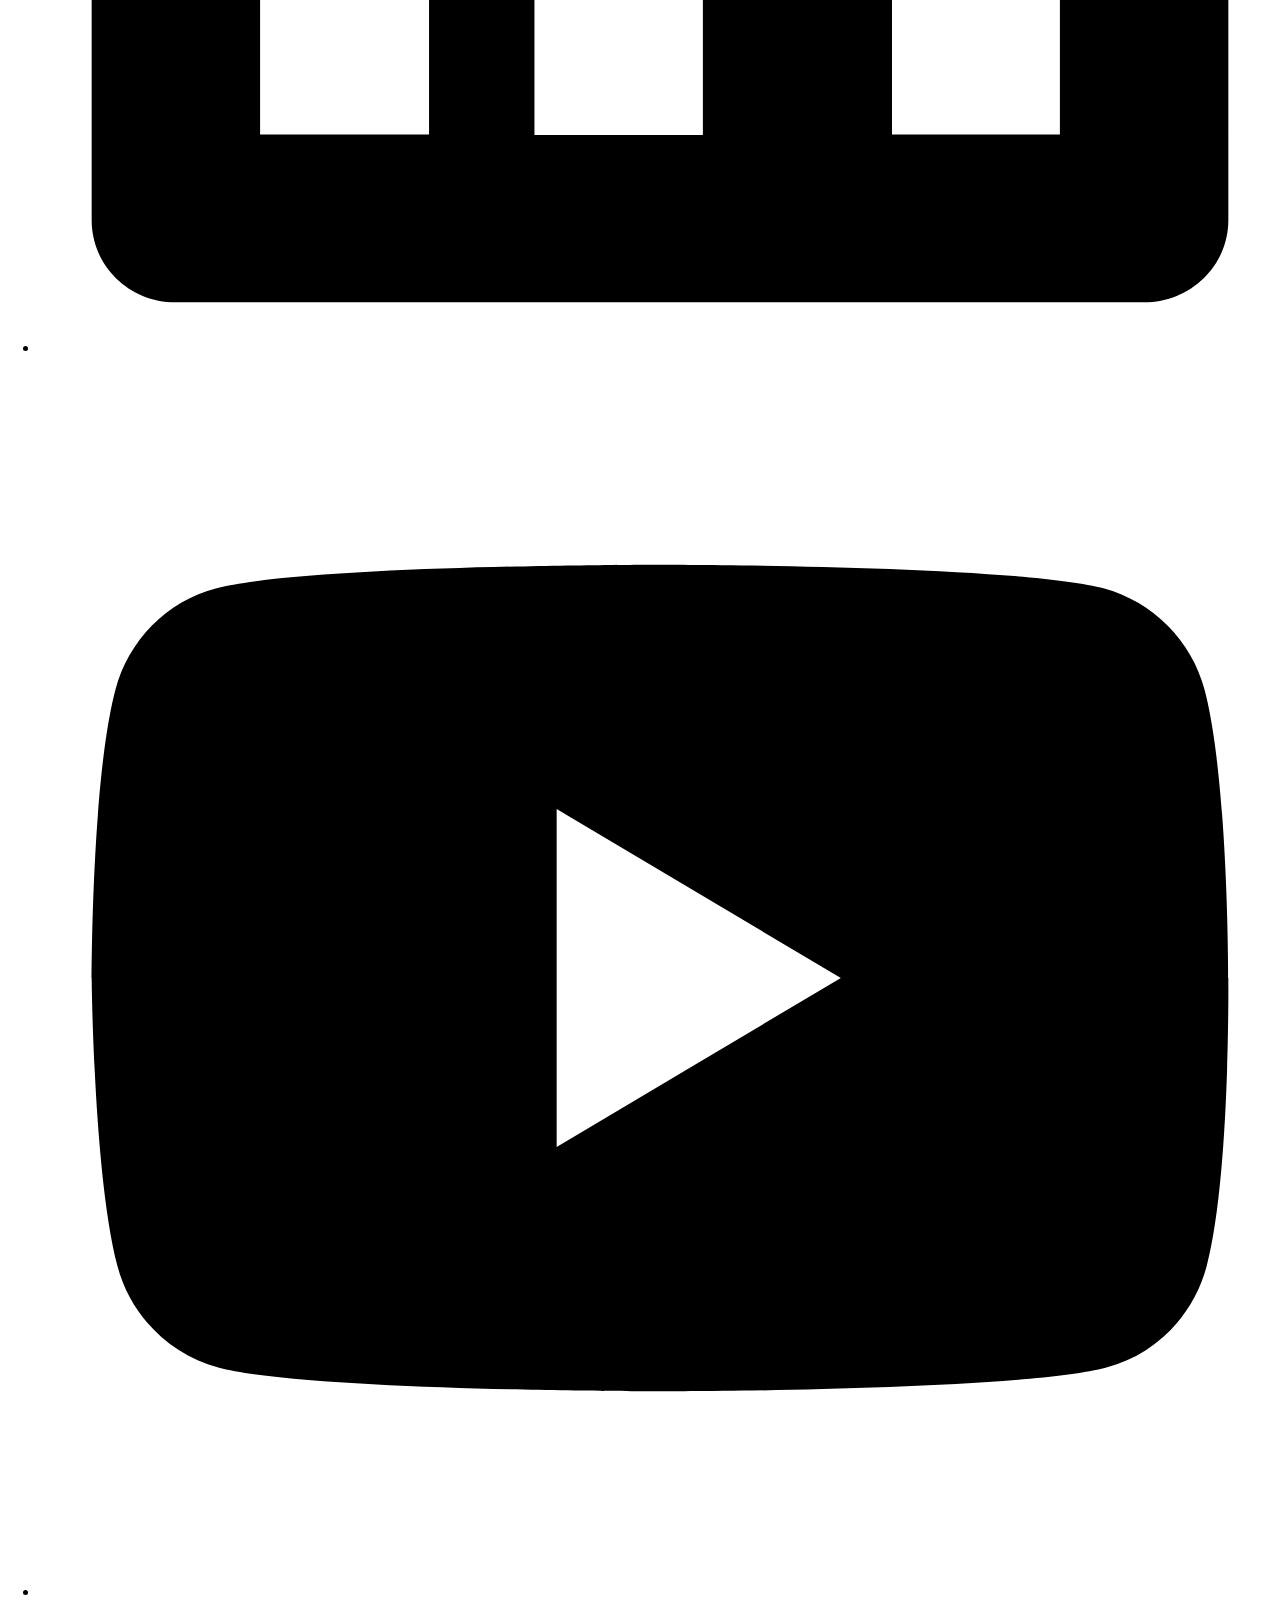
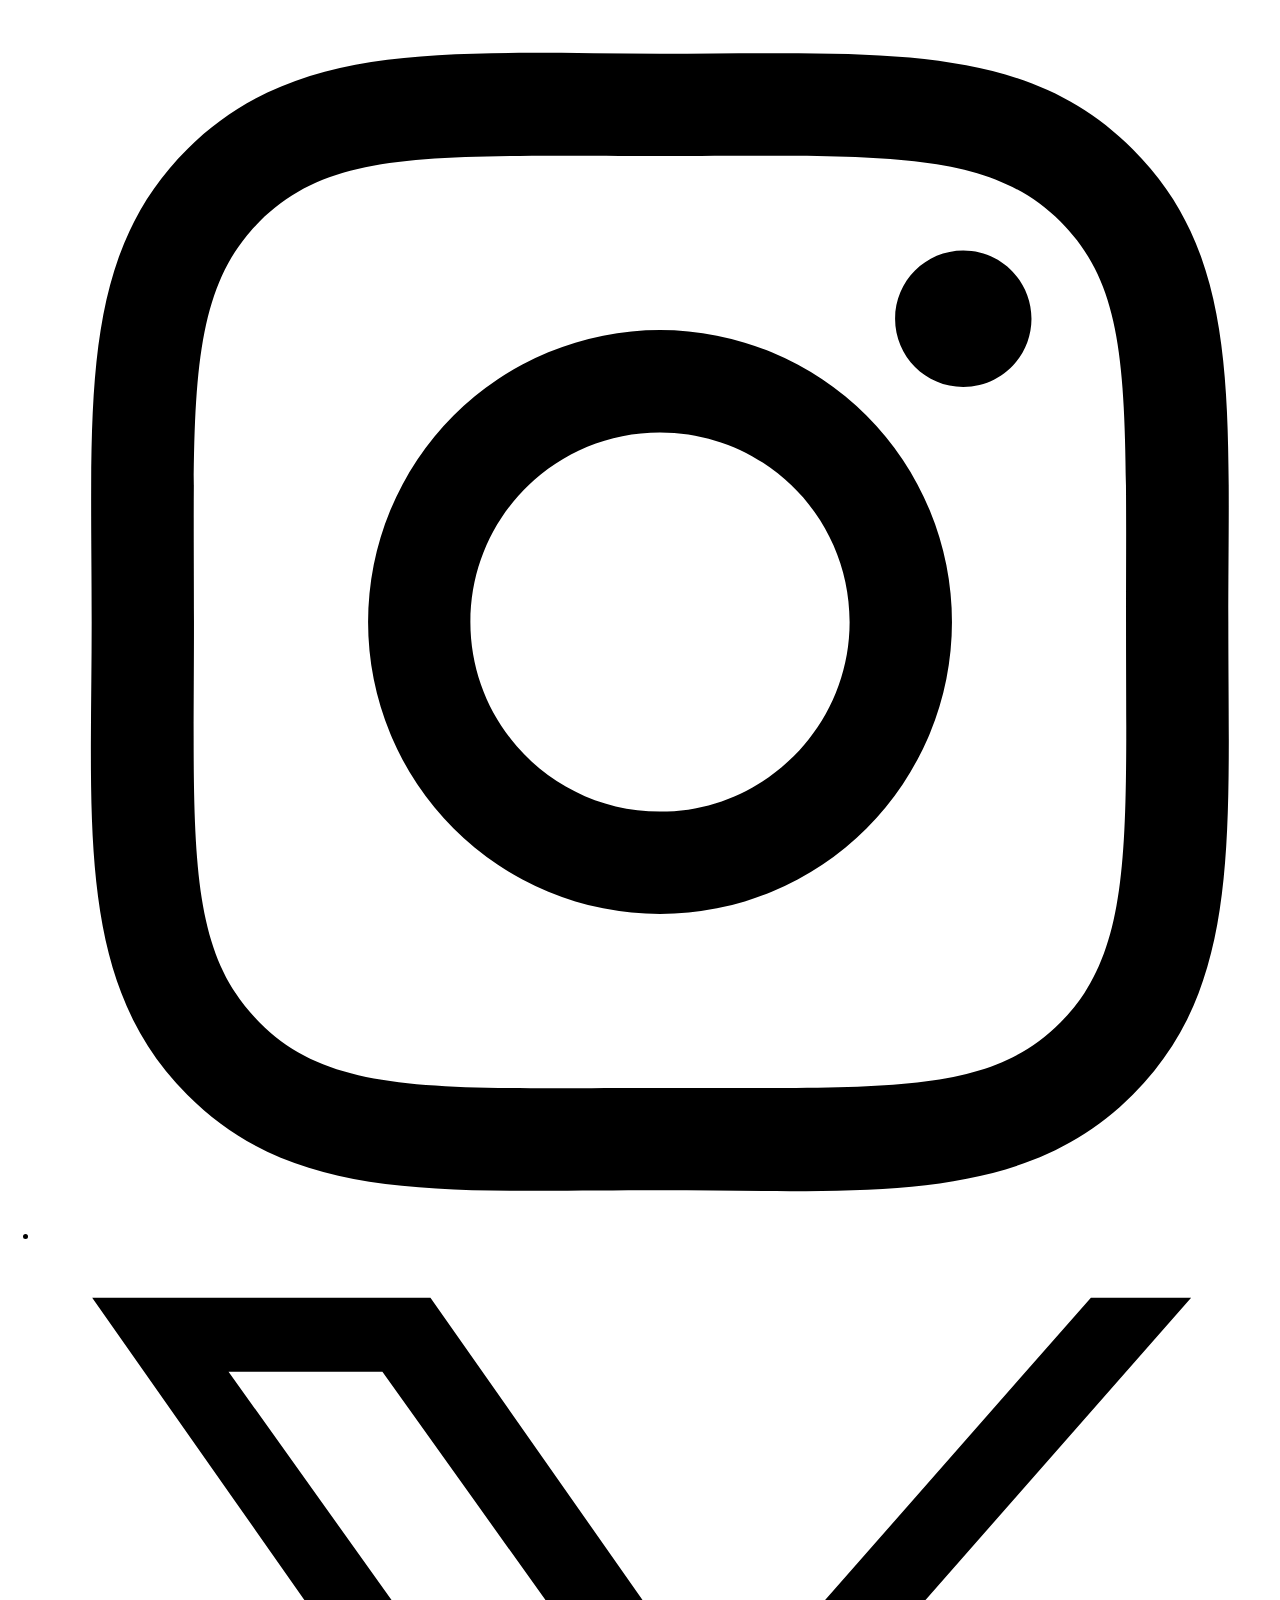
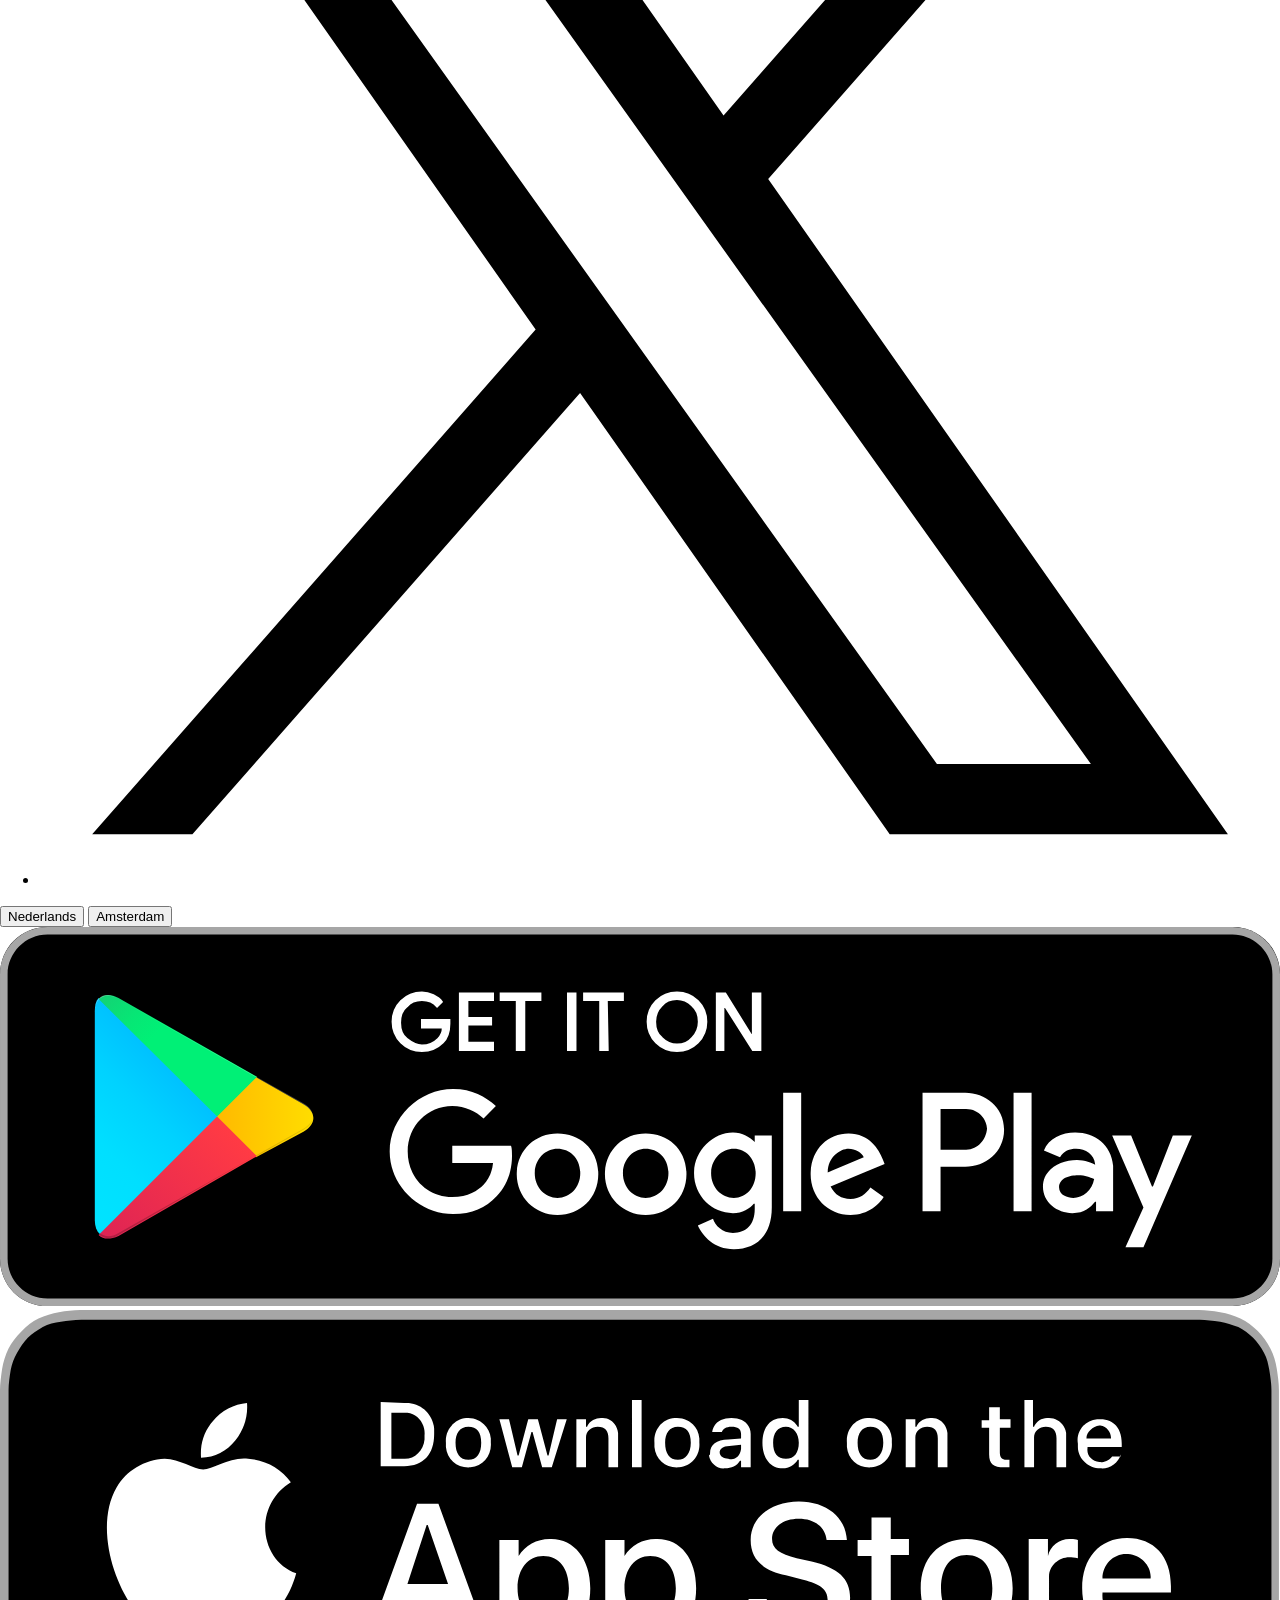
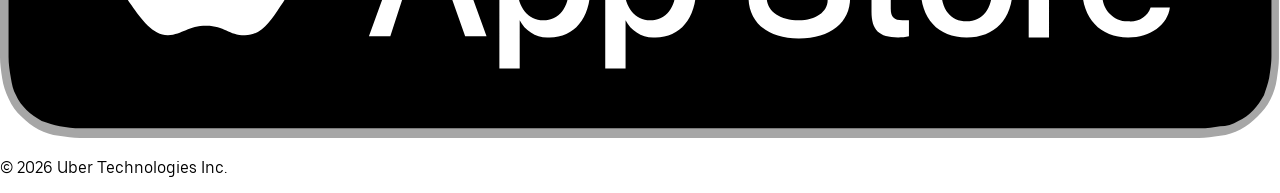
==== commit e83e419d: "formulier gestyled met icoontjes en labels" ====
--- a/overons.html
+++ b/overons.html
@@ -1,5 +1,5 @@
 <!DOCTYPE html>
-<html lang="en">
+<html lang="nl">
 
 <head>
     <meta charset="UTF-8">
--- a/styles/style.css
+++ b/styles/style.css
@@ -38,7 +38,7 @@
 	--color-text:#000;
 	--color-background:#fff;
 	--color-surface:#f3f3f3;
-	--color-link:#1a1a1a;
+	--color-border: #e2e2e2;
 }
 
 /****************/
@@ -105,6 +105,7 @@
 h1 {
 	font-size: 2.25rem;
 	line-height: 1.2;
+	margin: 0;
 }
 
 main p button {
@@ -116,4 +117,73 @@
 
 main p svg {
 	width: 1rem;
+}
+
+form {
+	display: flex;
+	flex-direction: column;
+	gap: 0.75rem;
+}
+
+input {
+	background-color: var(--color-surface);
+	border: none;
+	border-radius: 0.5rem;
+	padding: 1rem;
+	font: inherit;
+}
+
+button[type="submit"]{
+	background-color: var(--color-text);
+	color: var(--color-background);
+	border: none;
+	border-radius: 0.5rem;
+	padding: 1rem 1.5rem;
+	font: inherit;
+	align-self: flex-start;
+}
+
+form div button{
+	background-color: transparent;
+	border: none;
+	color: var(--color-text);
+}
+
+form svg {
+	width: 1rem;
+	flex-shrink: 0;
+}
+
+form div {
+	display: flex;
+	align-items: center;
+	background-color: var(--color-surface);
+	border-radius: 0.5rem;
+	padding: 0 1rem;
+	gap: 1rem;
+}
+
+form div input {
+	flex-grow: 1;
+	min-width: 0;
+
+}
+
+input:focus {
+	outline: 0.15rem solid var(--color-text);
+}
+
+a {
+	color: var(--color-text);
+}
+
+article {
+	display: flex;
+	flex-direction: column;
+	gap: 1rem;
+}
+
+article a {
+	text-decoration-color: var(--color-border);
+	text-underline-offset: 0.5rem;
 }
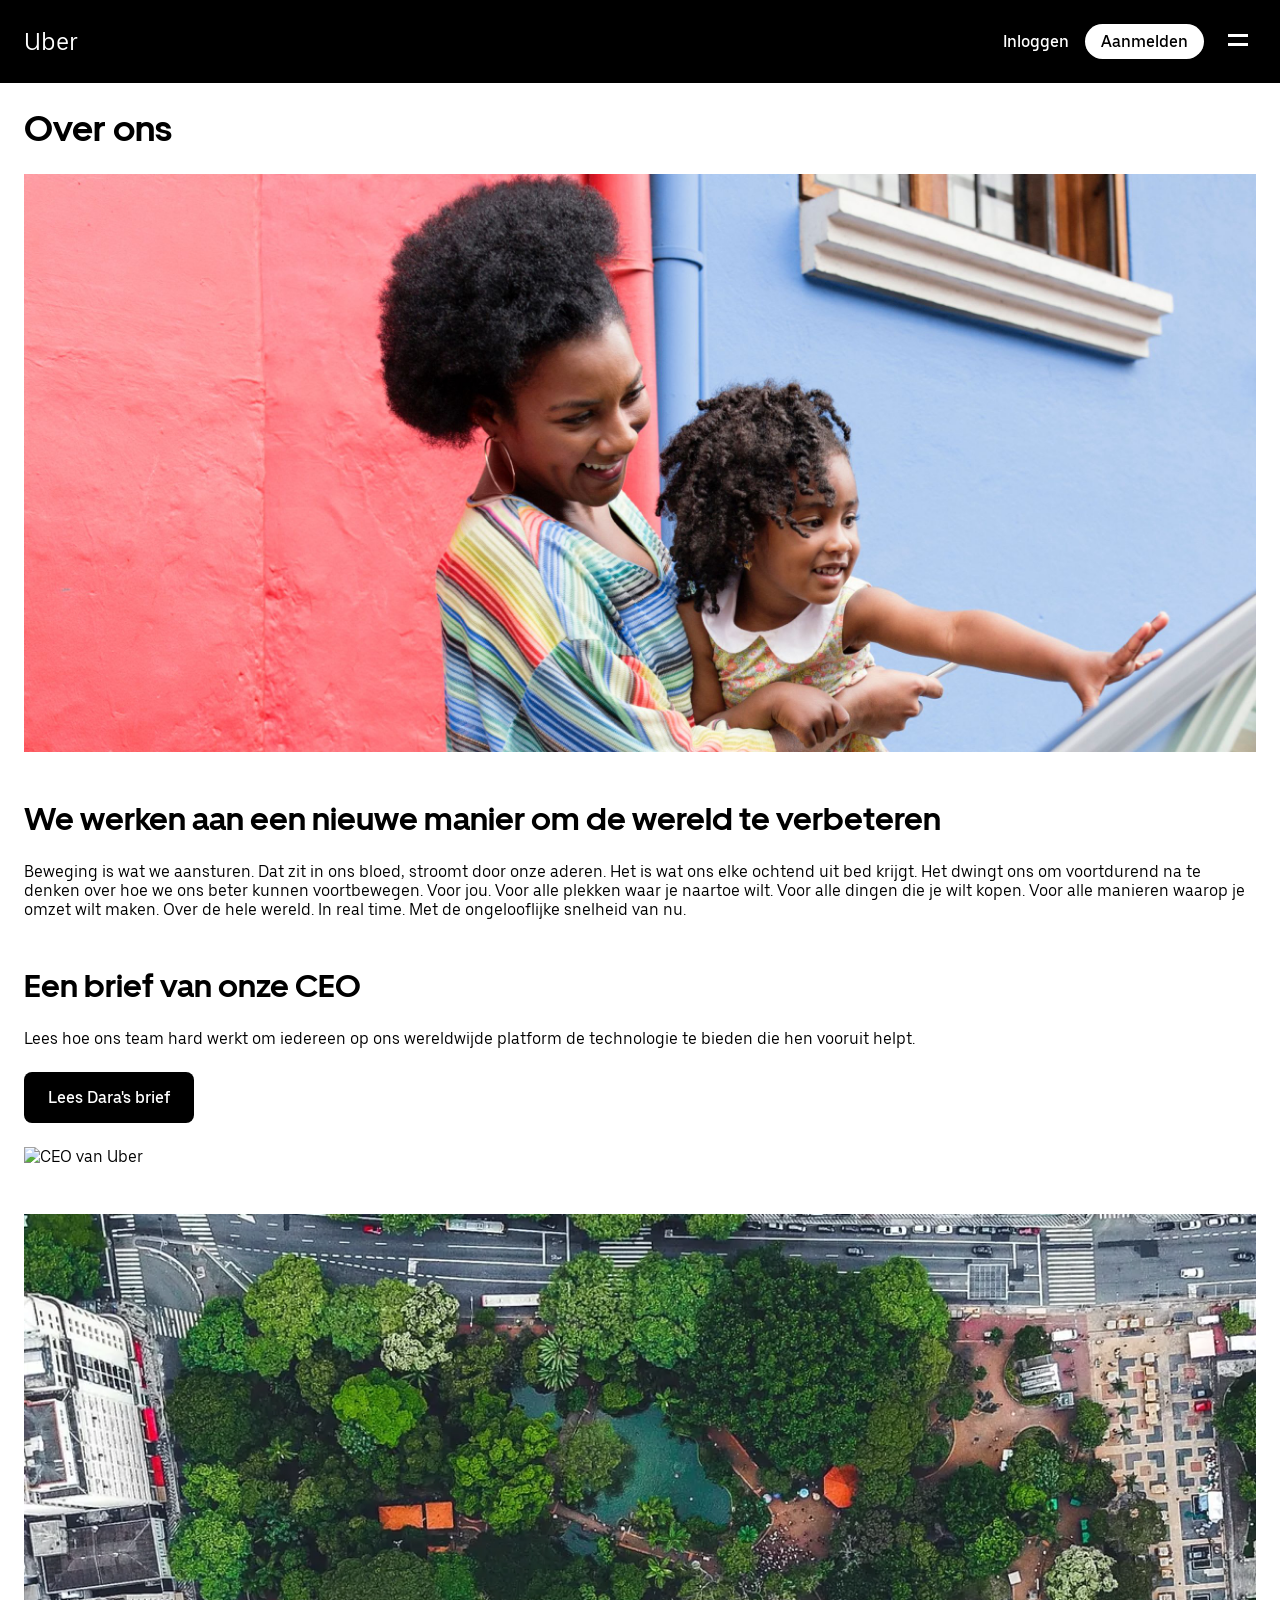
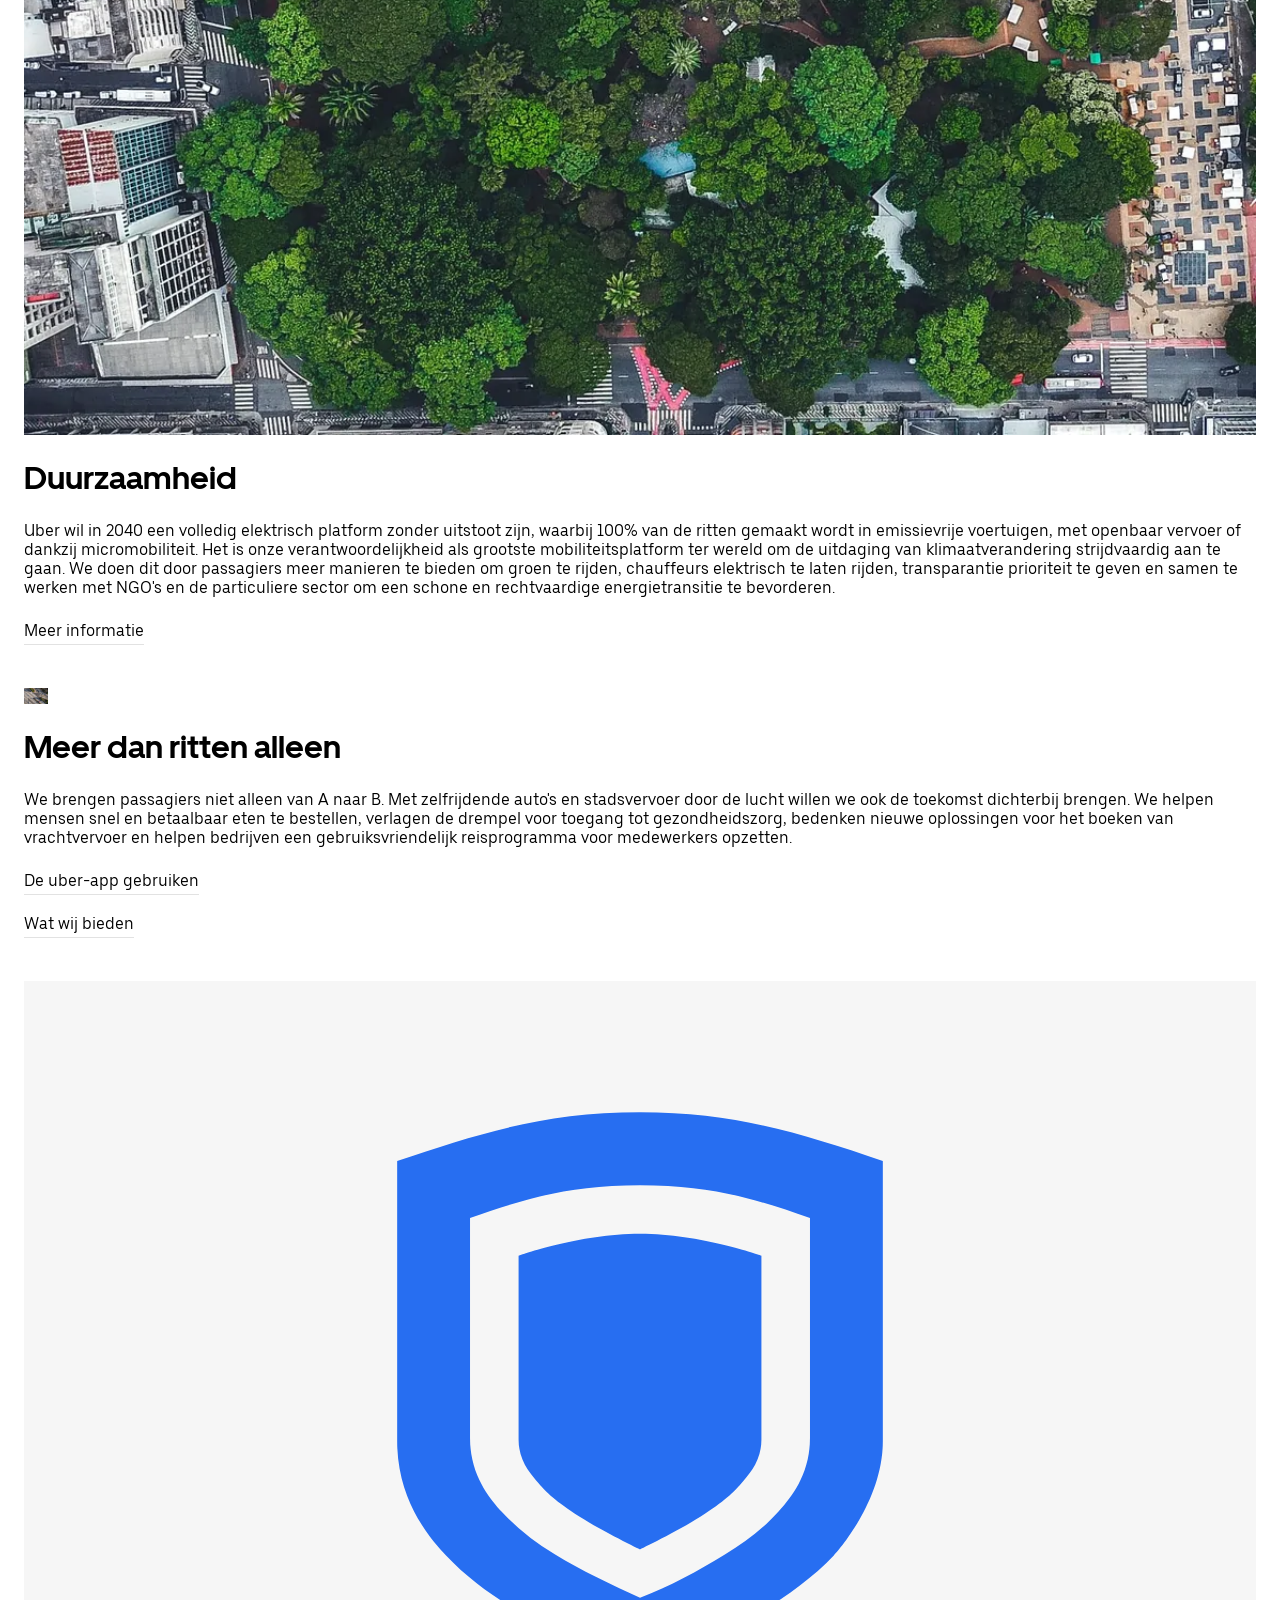
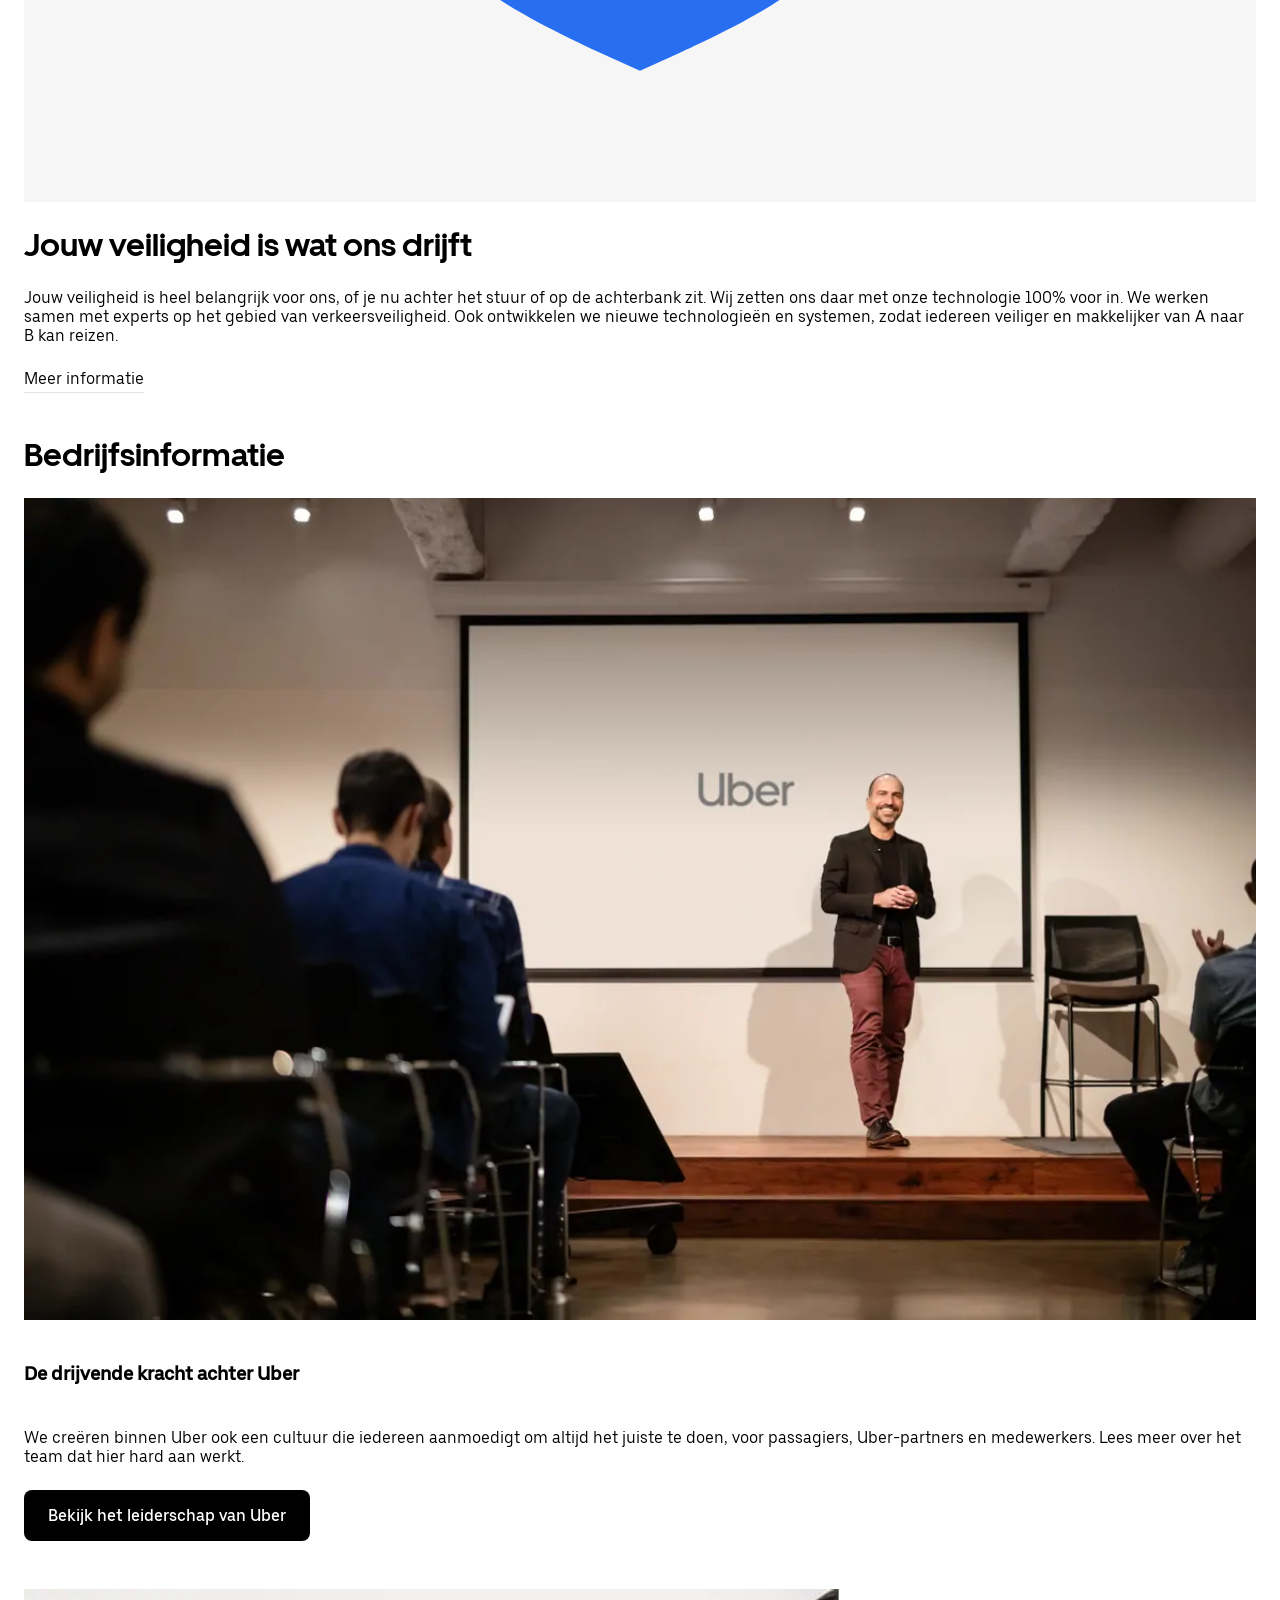
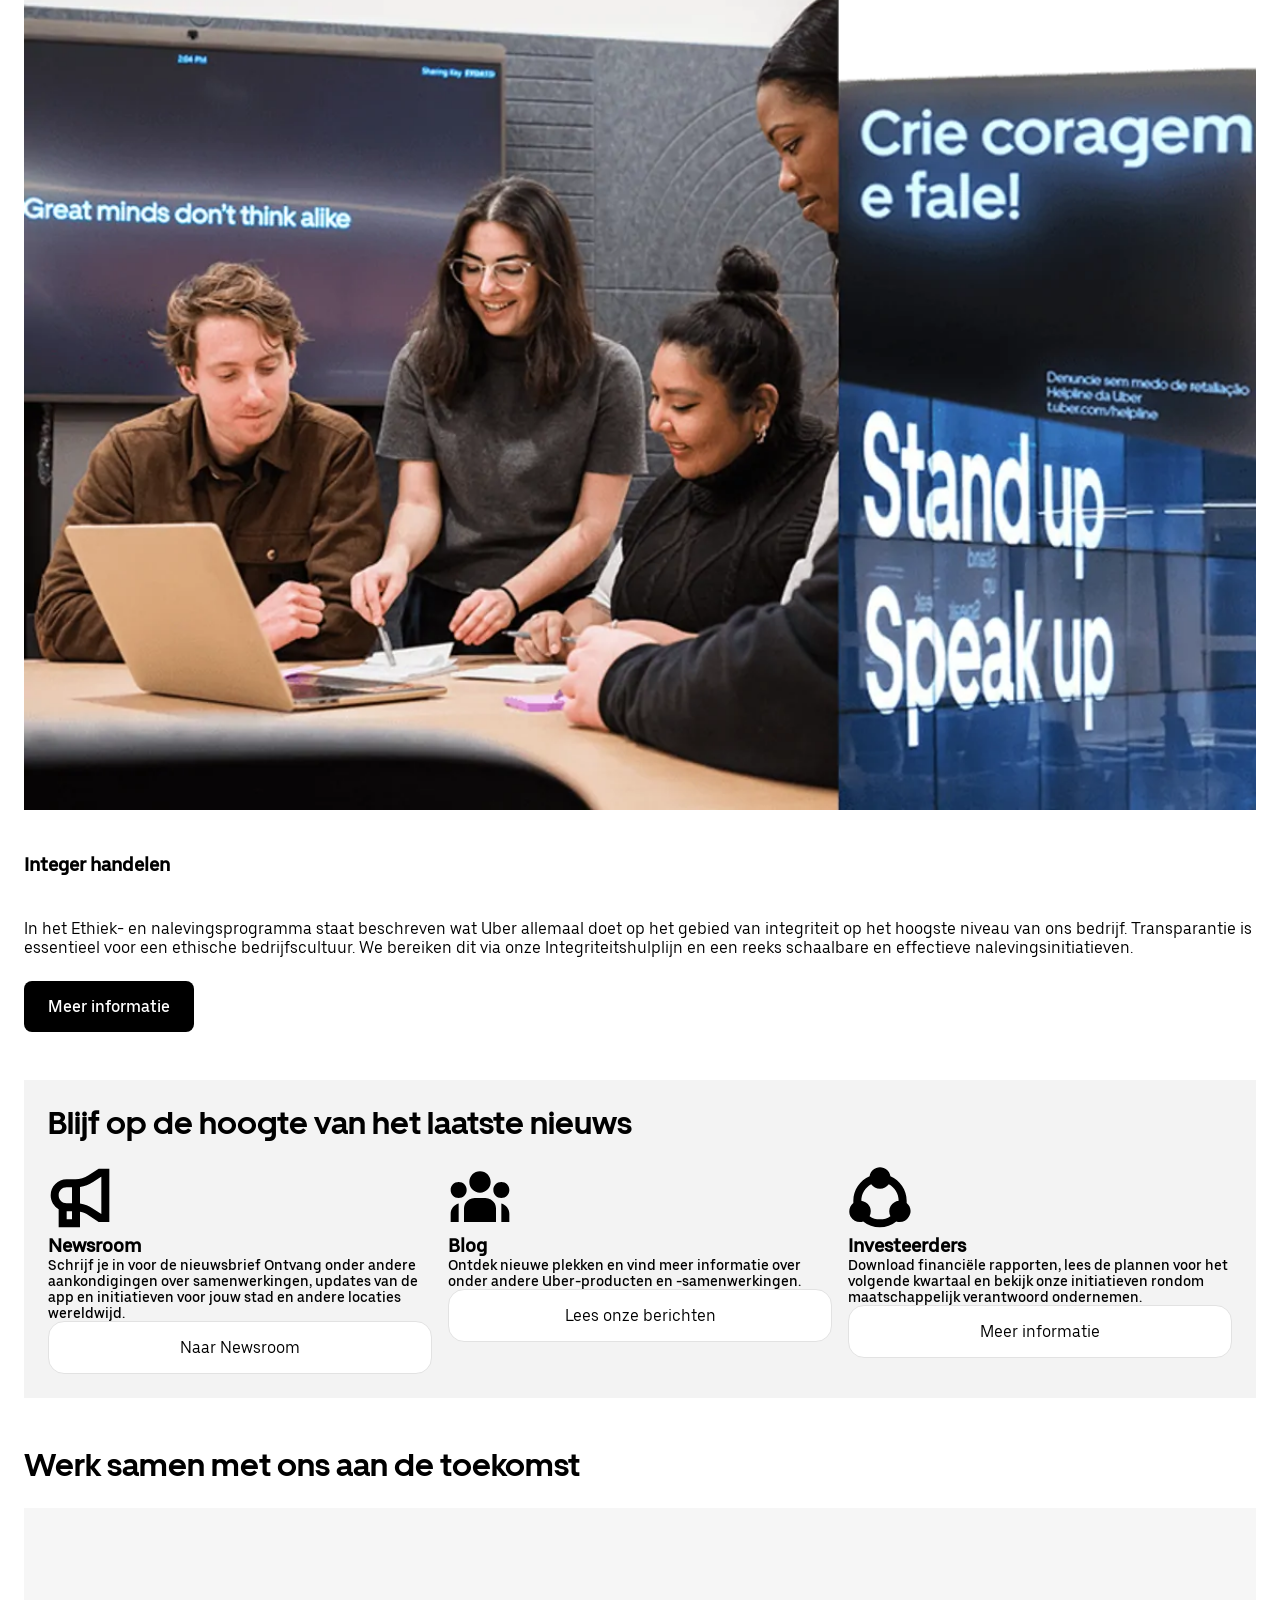
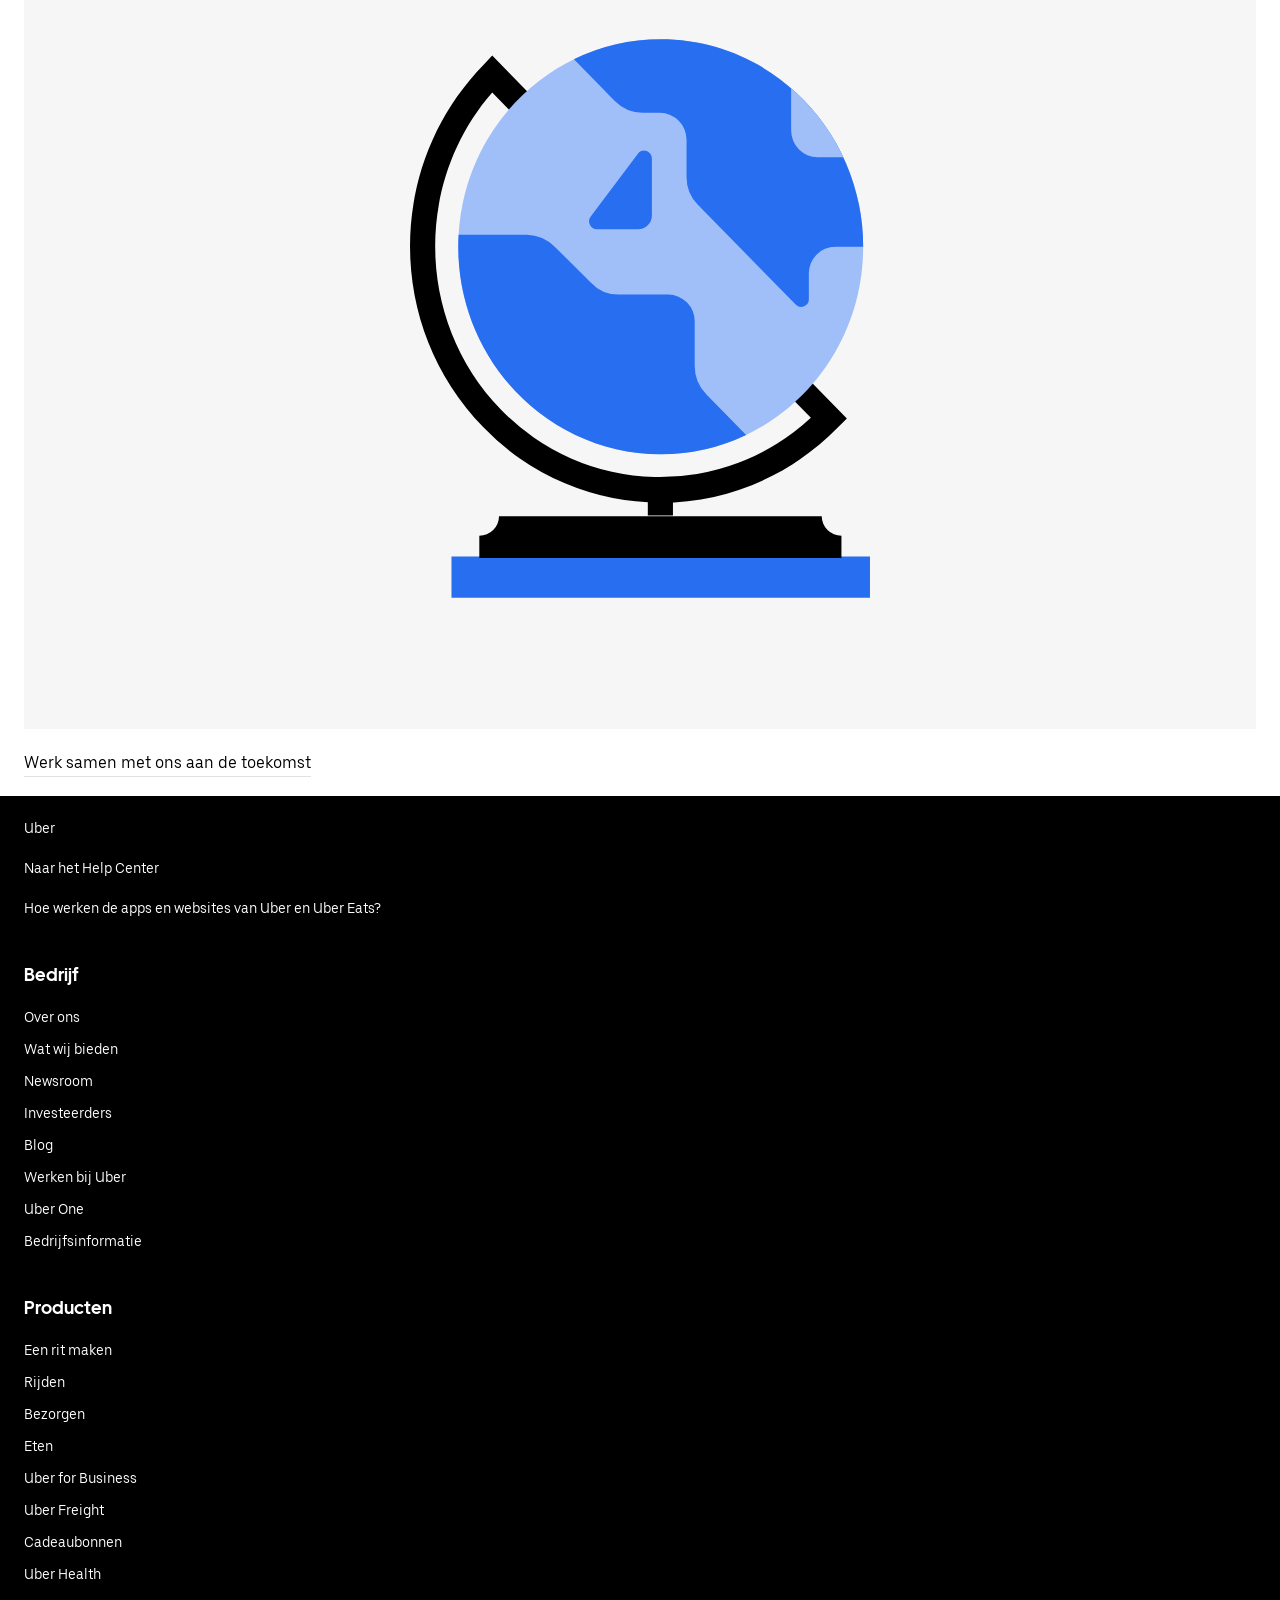
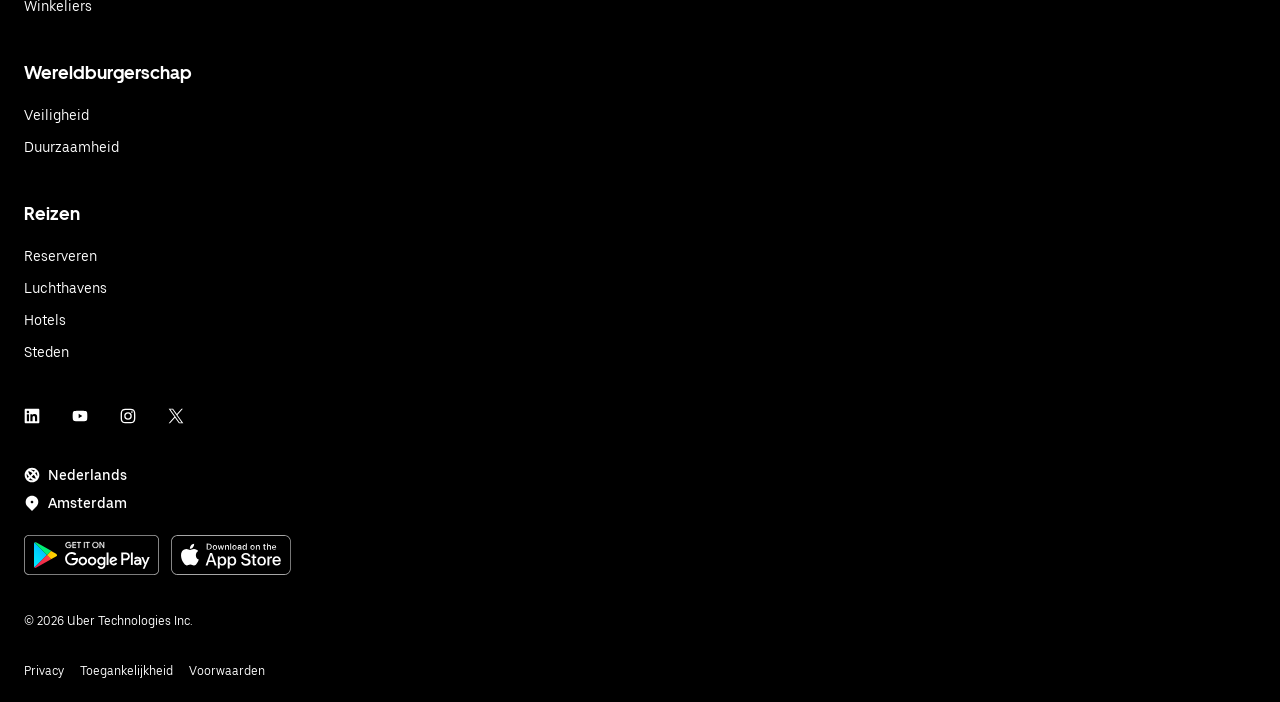
==== commit 909b0781: "Header en Footer aangepast in de overons pagina" ====
--- a/overons.html
+++ b/overons.html
@@ -16,6 +16,12 @@
             <a href="index.html">Uber</a>
             <a href="#">Inloggen</a>
             <a href="#">Aanmelden</a>
+            <button type="button" aria-label="Menu">
+                <svg viewBox="0 0 24 24" aria-hidden="true">
+                    <path d="M2 6h20v3H2V6Z" fill="currentColor"></path>
+                    <path d="M2 15h20v3H2v-3Z" fill="currentColor"></path>
+                </svg>
+            </button>
         </nav>
     </header>
 
@@ -140,7 +146,7 @@
 
         <h2>Bedrijf</h2>
         <ul>
-            <li><a href="#">Over Uber</a></li>
+            <li><a href="overons.html">Over ons</a></li>
             <li><a href="#">Wat wij bieden</a></li>
             <li><a href="#">Newsroom</a></li>
             <li><a href="#">Investeerders</a></li>
@@ -204,6 +210,7 @@
                             d="M12 6.35a5.65 5.65 0 1 0 .001 11.301A5.65 5.65 0 0 0 12 6.35Zm0 9.32c-2.02 0-3.67-1.64-3.67-3.67 0-2.030 1.64-3.67 3.67-3.67 2.03 0 3.67 1.64 3.67 3.67 0 2.02-1.65 3.67-3.67 3.67ZM17.87 4.81c-.73 0-1.32.59-1.32 1.32 0 .73.59 1.32 1.32 1.32.73 0 1.32-.59 1.32-1.32 0-.73-.59-1.32-1.32-1.32Z">
                         </path>
                     </g>
+                </svg>
             </li>
             <li>
                 <svg viewBox="0 0 24 24" aria-hidden="true">
@@ -215,17 +222,49 @@
         </ul>
 
 
-        <button type="button">Nederlands</button>
-        <button type="button">Amsterdam</button>
-
-        <img src="images/googleplay.svg" alt="SVG van het Google Play logo">
-        <img src="images/appstore.svg" alt="SVG van het App Store logo">
+        <button type="button">
+            <svg viewBox="0 0 24 24" aria-hidden="true">
+                <path
+                    d="M12 1C5.9 1 1 5.9 1 12s4.9 11 11 11 11-4.9 11-11S18.1 1 12 1Zm8 11c0 .7-.1 1.4-.3 2-.6-1.5-1.6-3.1-3-4.7l1.8-1.8c1 1.3 1.5 2.8 1.5 4.5ZM6.5 6.5c1.3 0 3.6.8 6 2.9l-3.2 3.2C7.1 9.8 6.5 7.5 6.5 6.5Zm8.1 5c2.3 2.7 2.9 5 2.9 6-1.3 0-3.6-.8-6-2.9l3.1-3.1Zm1.9-6.1-1.9 1.9c-1.6-1.4-3.2-2.4-4.7-3 .7-.2 1.3-.3 2-.3 1.8 0 3.3.5 4.6 1.4ZM4 12c0-.7.1-1.4.3-2 .6 1.5 1.6 3.1 3 4.7l-1.8 1.8C4.5 15.2 4 13.7 4 12Zm3.5 6.6 1.9-1.9c1.6 1.4 3.2 2.4 4.7 3-.7.2-1.3.3-2 .3-1.8 0-3.3-.5-4.6-1.4Z"
+                    fill="currentColor"></path>
+            </svg>
+            Nederlands
+        </button>
+
+        <button type="button">
+            <svg viewBox="0 0 24 24" aria-hidden="true">
+                <path
+                    d="M18.7 3.8C15 .1 9 .1 5.3 3.8c-3.7 3.7-3.7 9.8 0 13.5L12 24l6.7-6.8c3.7-3.6 3.7-9.7 0-13.4ZM12 12.5c-1.1 0-2-.9-2-2s.9-2 2-2 2 .9 2 2-.9 2-2 2Z"
+                    fill="currentColor"></path>
+            </svg>
+            Amsterdam
+        </button>
+
+        <ul>
+            <li>
+                <a href="#">
+                    <img src="images/googleplay.svg" alt="Download de Uber-app in Google Play">
+                </a>
+            </li>
+            <li>
+                <a href="#">
+                    <img src="images/appstore.svg" alt="Download de Uber-app in de App Store">
+                </a>
+            </li>
+        </ul>
 
         <p>© 2026 Uber Technologies Inc.</p>
 
+        <ul>
+            <li><a href="#">Privacy</a></li>
+            <li><a href="#">Toegankelijkheid</a></li>
+            <li><a href="#">Voorwaarden</a></li>
+        </ul>
+
 
     </footer>
 
+
 </body>
 
 </html>
--- a/styles/style.css
+++ b/styles/style.css
@@ -95,11 +95,15 @@
 
 main {
 	padding: 1.5rem;
+	display: flex;
+	flex-direction: column;
+	gap: 3rem;
 }
 
 h1, h2 {
 	font-family: "Uber Move", system-ui, sans-serif;
 	font-weight: 700;
+	margin: 0;
 }
 
 h1 {
@@ -108,6 +112,10 @@
 	margin: 0;
 }
 
+h2 {
+	font-size: 2rem;
+}
+
 main p button {
 	background-color: transparent;
 	border: none;
@@ -141,6 +149,7 @@
 	padding: 1rem 1.5rem;
 	font: inherit;
 	align-self: flex-start;
+	margin-top: 0.75rem;
 }
 
 form div button{
@@ -173,6 +182,12 @@
 	outline: 0.15rem solid var(--color-text);
 }
 
+a:focus,
+button:focus {
+	outline: 0.15rem solid var(--color-text);
+	outline-offset: 0.2rem;
+}
+
 a {
 	color: var(--color-text);
 }
@@ -180,10 +195,200 @@
 article {
 	display: flex;
 	flex-direction: column;
-	gap: 1rem;
+	gap: 1.5rem;
 }
 
 article a {
 	text-decoration-color: var(--color-border);
 	text-underline-offset: 0.5rem;
+}
+
+article ul {
+	list-style: none;
+	padding: 0;
+	margin: 0;
+}
+
+article ul {
+	list-style: none;
+	padding: 0;
+	margin: 0;
+	display: grid;
+	grid-template-columns: 1fr 1fr 1fr;
+	gap: 1rem;
+}
+
+article li a {
+	display: flex;
+	flex-direction: column;
+	align-items: center;
+	background-color: var(--color-surface);
+	border-radius: 1rem;
+	padding: 1rem;
+	text-decoration: none;
+}
+
+article li img {
+	width: 4rem;
+}
+
+article li p {
+	margin: 0;
+	font-size: 0.875rem;
+	font-weight: 500;
+}
+
+article:nth-of-type(3) a:first-of-type,
+article:nth-of-type(7) a:first-of-type,
+article:nth-of-type(8) a:first-of-type {
+	background-color: var(--color-text);
+	color: var(--color-background);
+	border-radius: 0.5rem;
+	padding: 1rem 1.5rem;
+	text-decoration: none;
+	align-self: flex-start;
+	font-weight: 500;
+}
+
+article p {
+	margin: 0;
+}
+
+article:nth-of-type(5) img {
+	width: 1.5rem;
+}
+
+article:nth-of-type(4) button[type="submit"] {
+	align-self: stretch;
+}
+
+article:nth-of-type(6) button {
+	display: flex;
+	align-items: center;
+	gap: 0.5rem;
+	align-self: flex-start;
+	background-color: var(--color-text);
+	color: var(--color-background);
+	border: none;
+	border-radius: 2rem;
+	padding: 0.75rem 1rem;
+	font: inherit;
+}
+
+article:nth-of-type(6) svg {
+	width: 1rem;
+}
+
+article:nth-of-type(8) div {
+	display: flex;
+	flex-wrap: wrap;
+	align-items: center;
+	gap: 1.5rem;
+}
+
+article:nth-of-type(9) {
+	background-color: var(--color-surface);
+	padding: 1.5rem;
+}
+
+article:nth-of-type(9) a {
+	display: flex;
+	align-items: center;
+	gap: 1rem;
+	background-color: var(--color-background);
+	border: 0.1rem solid var(--color-border);
+	padding: 1rem;
+	text-decoration: none;
+}
+
+article:nth-of-type(9) img {
+	width: 4rem;
+}
+
+article:nth-of-type(9) h3 {
+	flex-grow: 1;
+	margin: 0;
+}
+
+article:nth-of-type(9) svg {
+	width: 1.5rem;
+}
+
+footer {
+	background-color: var(--color-text);
+	color: var(--color-background);
+	padding: 1.5rem;
+	display: flex;
+	flex-direction: column;
+	gap: 1.5rem;
+	font-size: 0.875rem;
+}
+
+footer a {
+	color: var(--color-background);
+	text-decoration: none;
+}
+
+footer h2 {
+	font-size: 1.125rem;
+	margin-top: 1.5rem;
+}
+
+footer ul {
+	list-style: none;
+	padding: 0;
+	margin: 0;
+	display: flex;
+	flex-direction: column;
+	gap: 1rem;
+}
+
+footer svg {
+	width: 1rem;
+}
+
+footer ul:nth-of-type(5) {
+	flex-direction: row;
+	gap: 2rem;
+	margin-top: 1.5rem;
+}
+
+footer button {
+	display: flex;
+	align-items: center;
+	gap: 0.5rem;
+	align-self: flex-start;
+	background-color: transparent;
+	border: none;
+	padding: 0;
+	color: var(--color-background);
+	font: inherit;
+	font-weight: 500;
+}
+
+footer ul:nth-of-type(6) {
+	flex-direction: row;
+	gap: 0.75rem;
+}
+
+footer ul:nth-of-type(6) img {
+	height: 2.5rem;
+}
+
+footer p {
+	font-size: 0.75rem;
+}
+
+footer ul:nth-of-type(7) {
+	flex-direction: row;
+	gap: 1rem;
+	font-size: 0.75rem;
+}
+
+footer button:first-of-type {
+	margin-top: 1rem;
+}
+
+footer button:last-of-type {
+	margin-top: -0.75rem;
 }
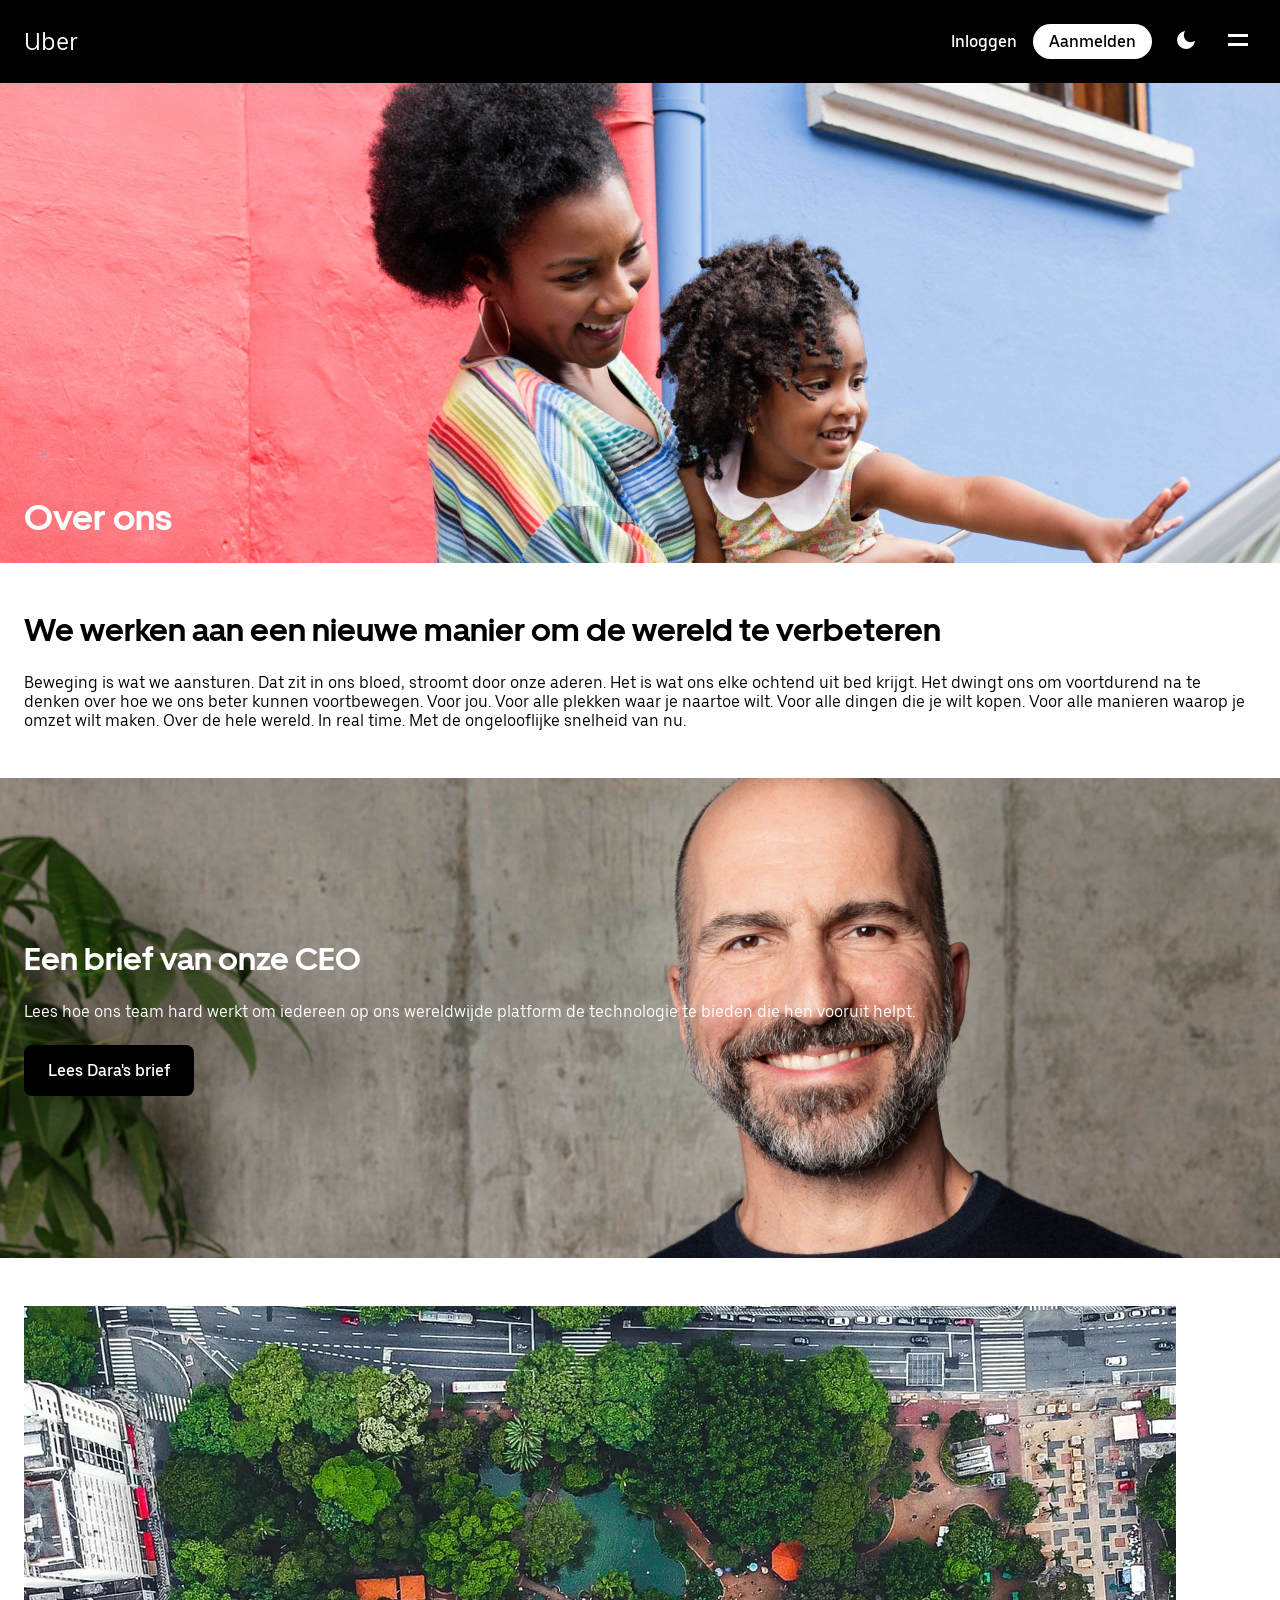
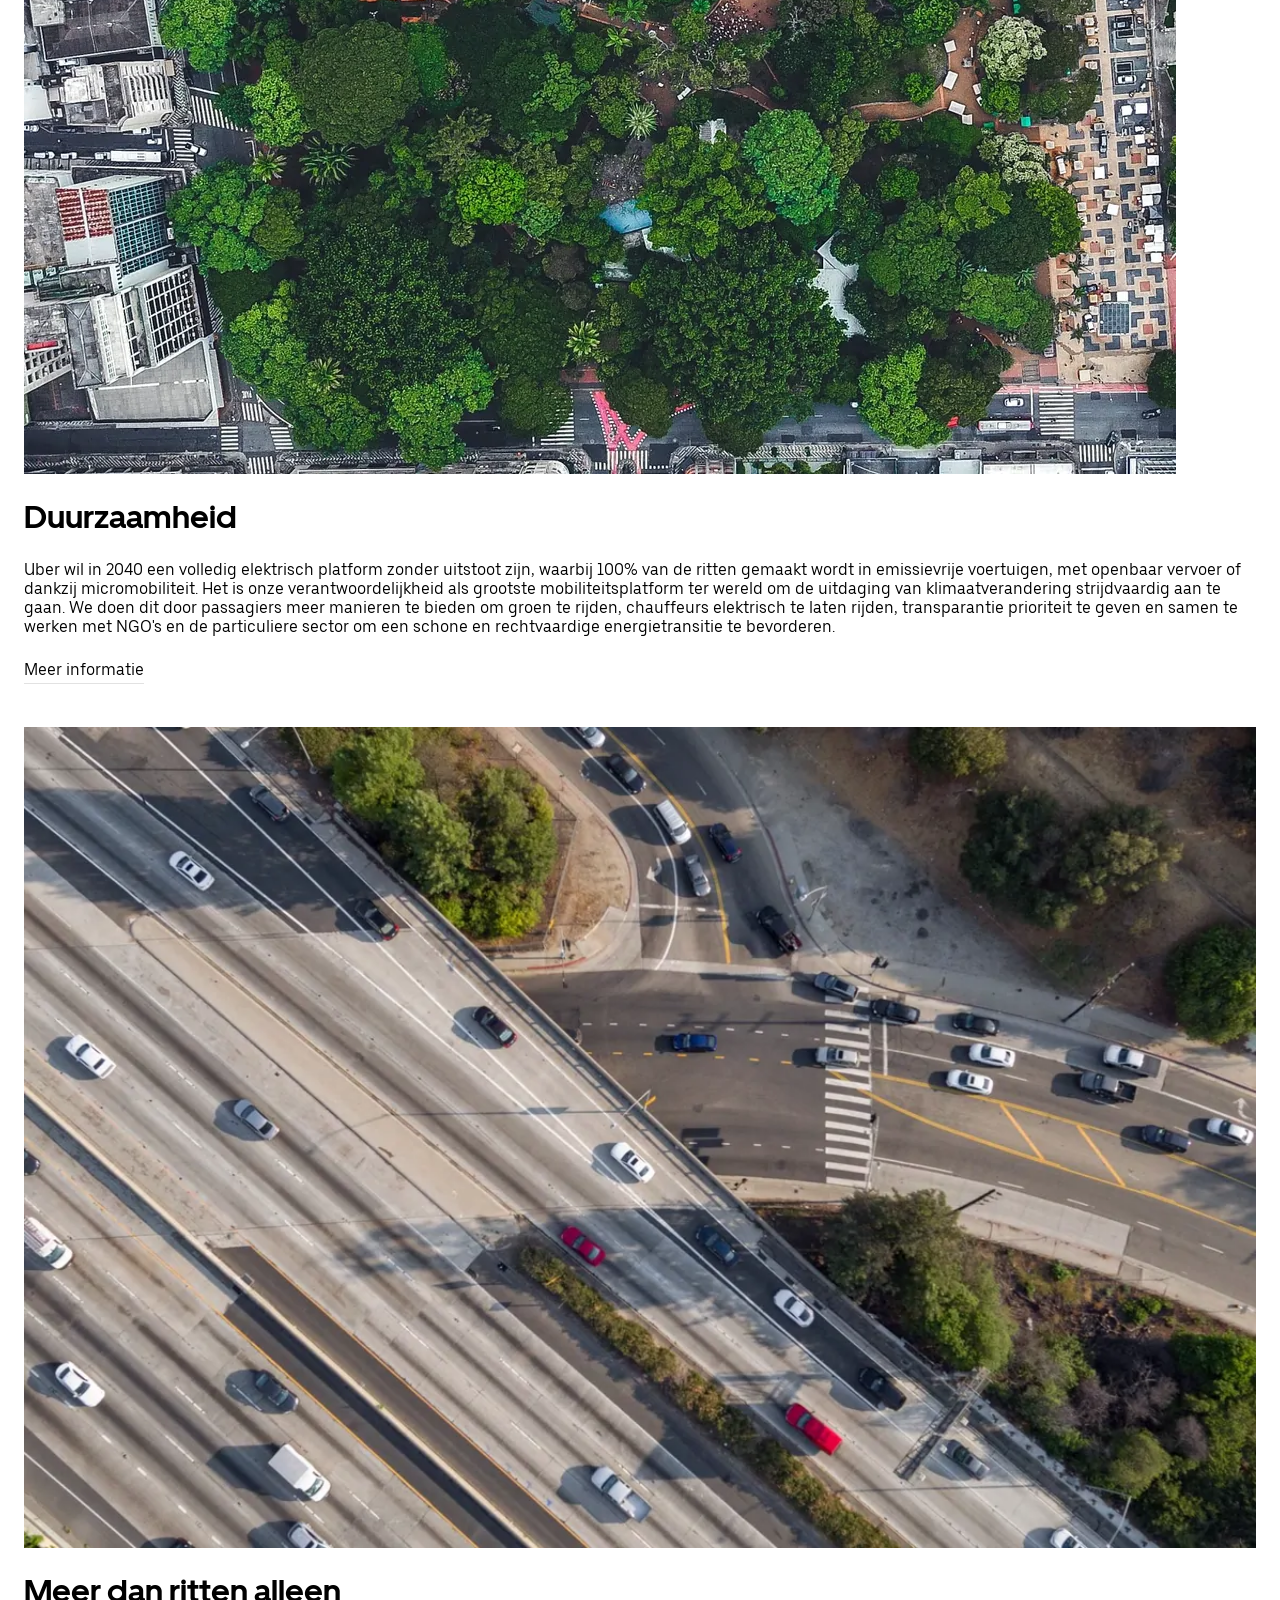
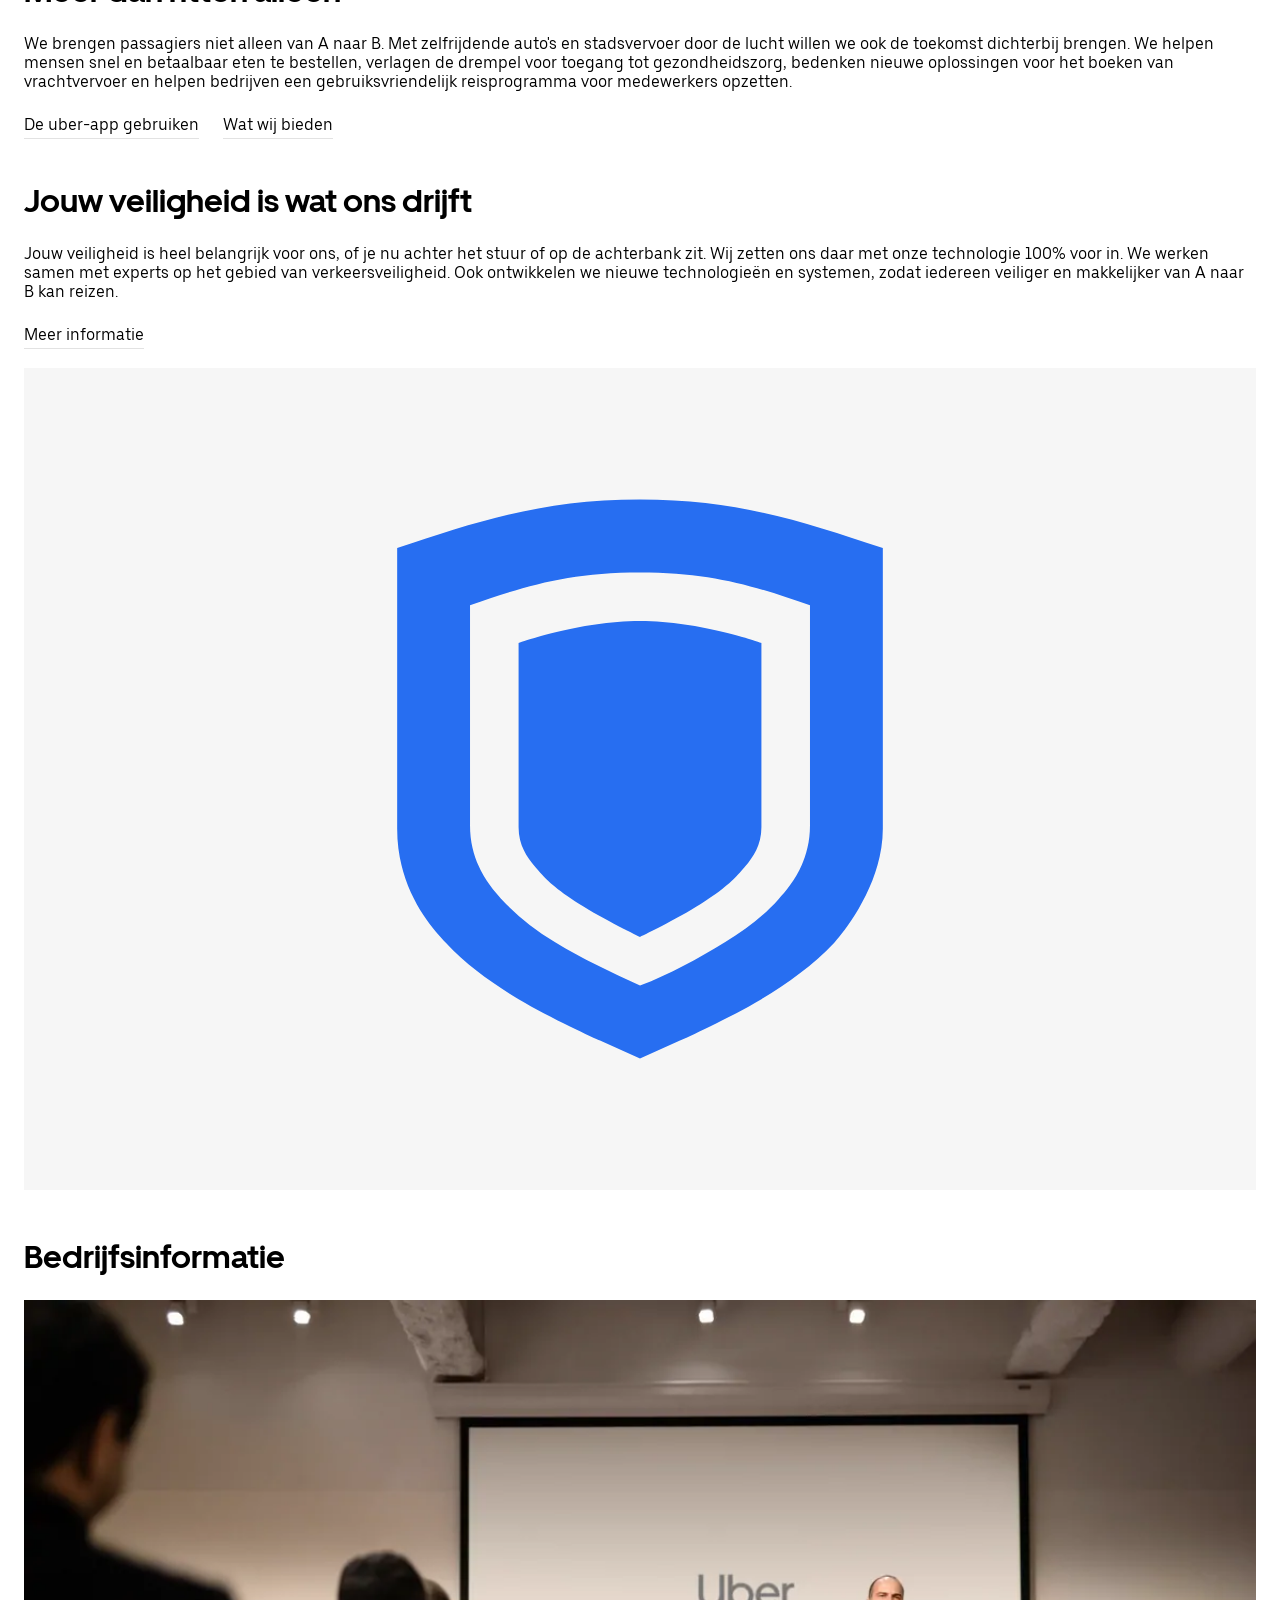
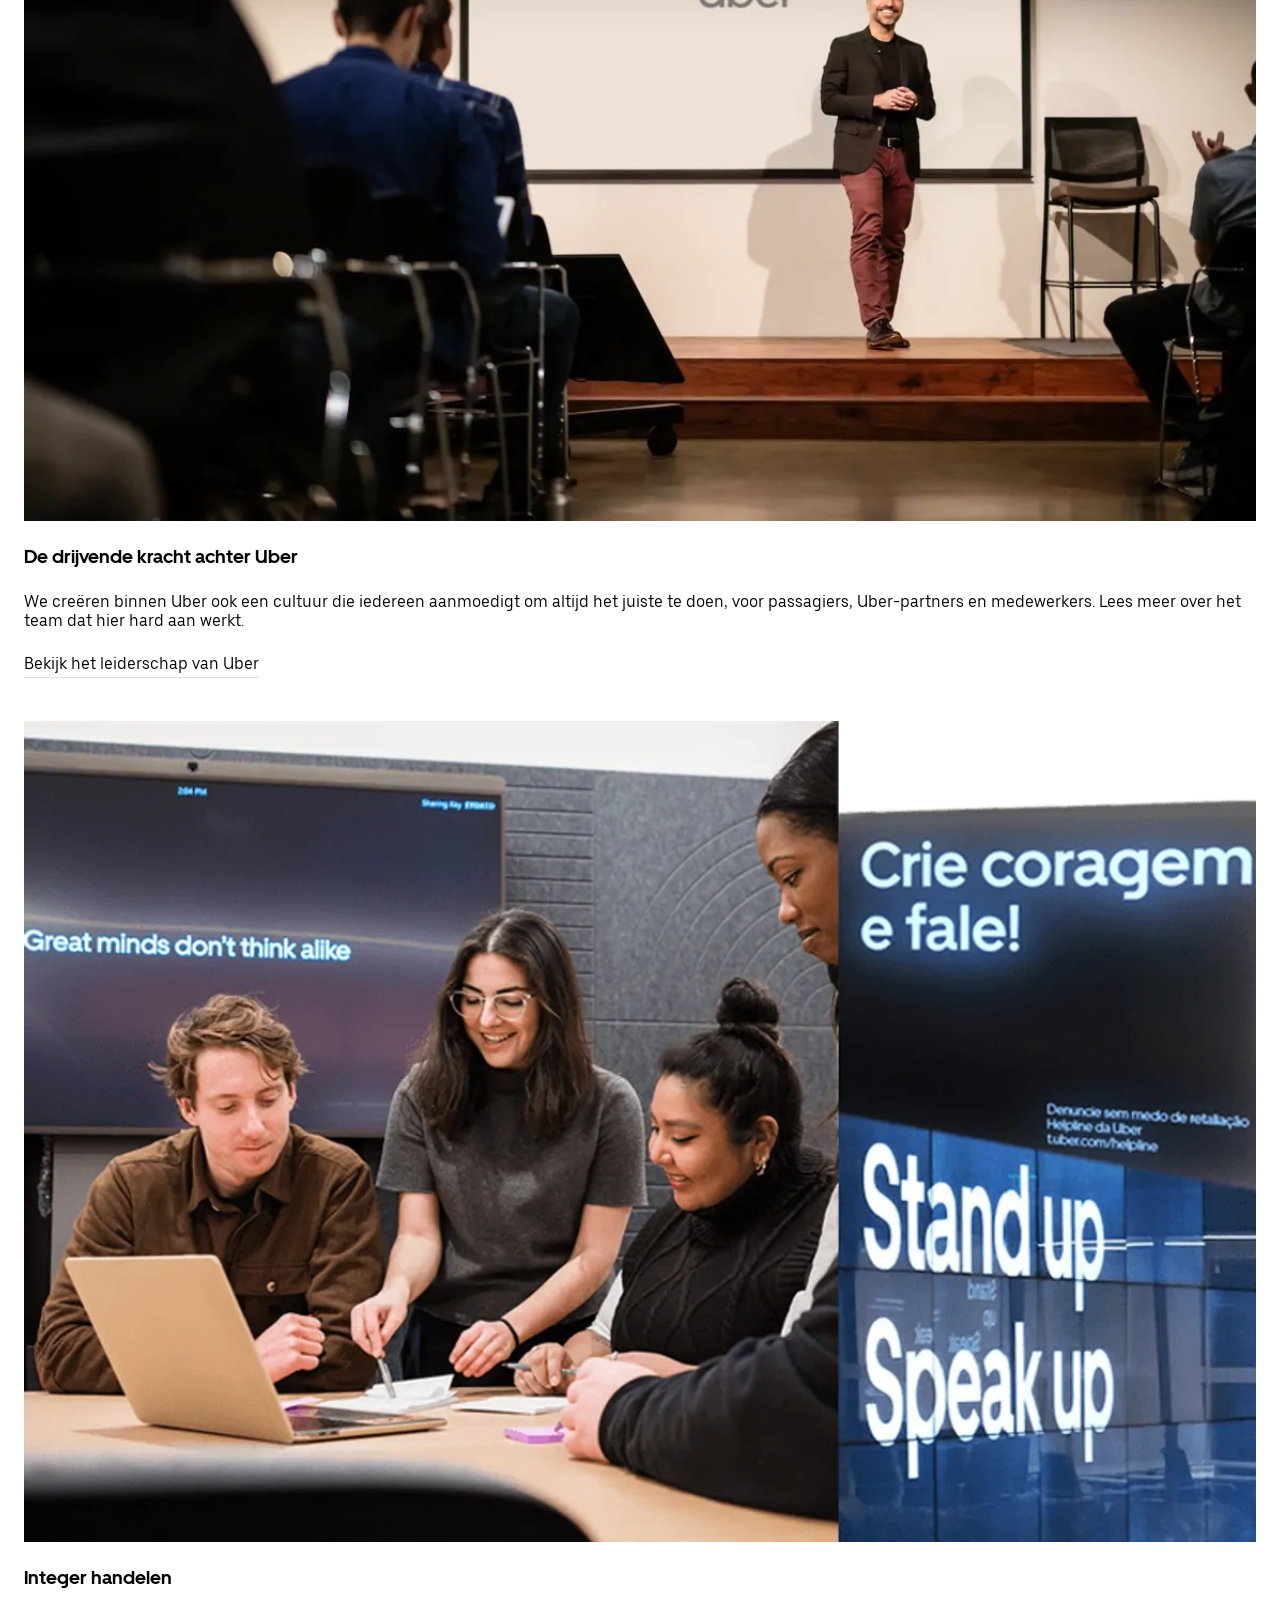
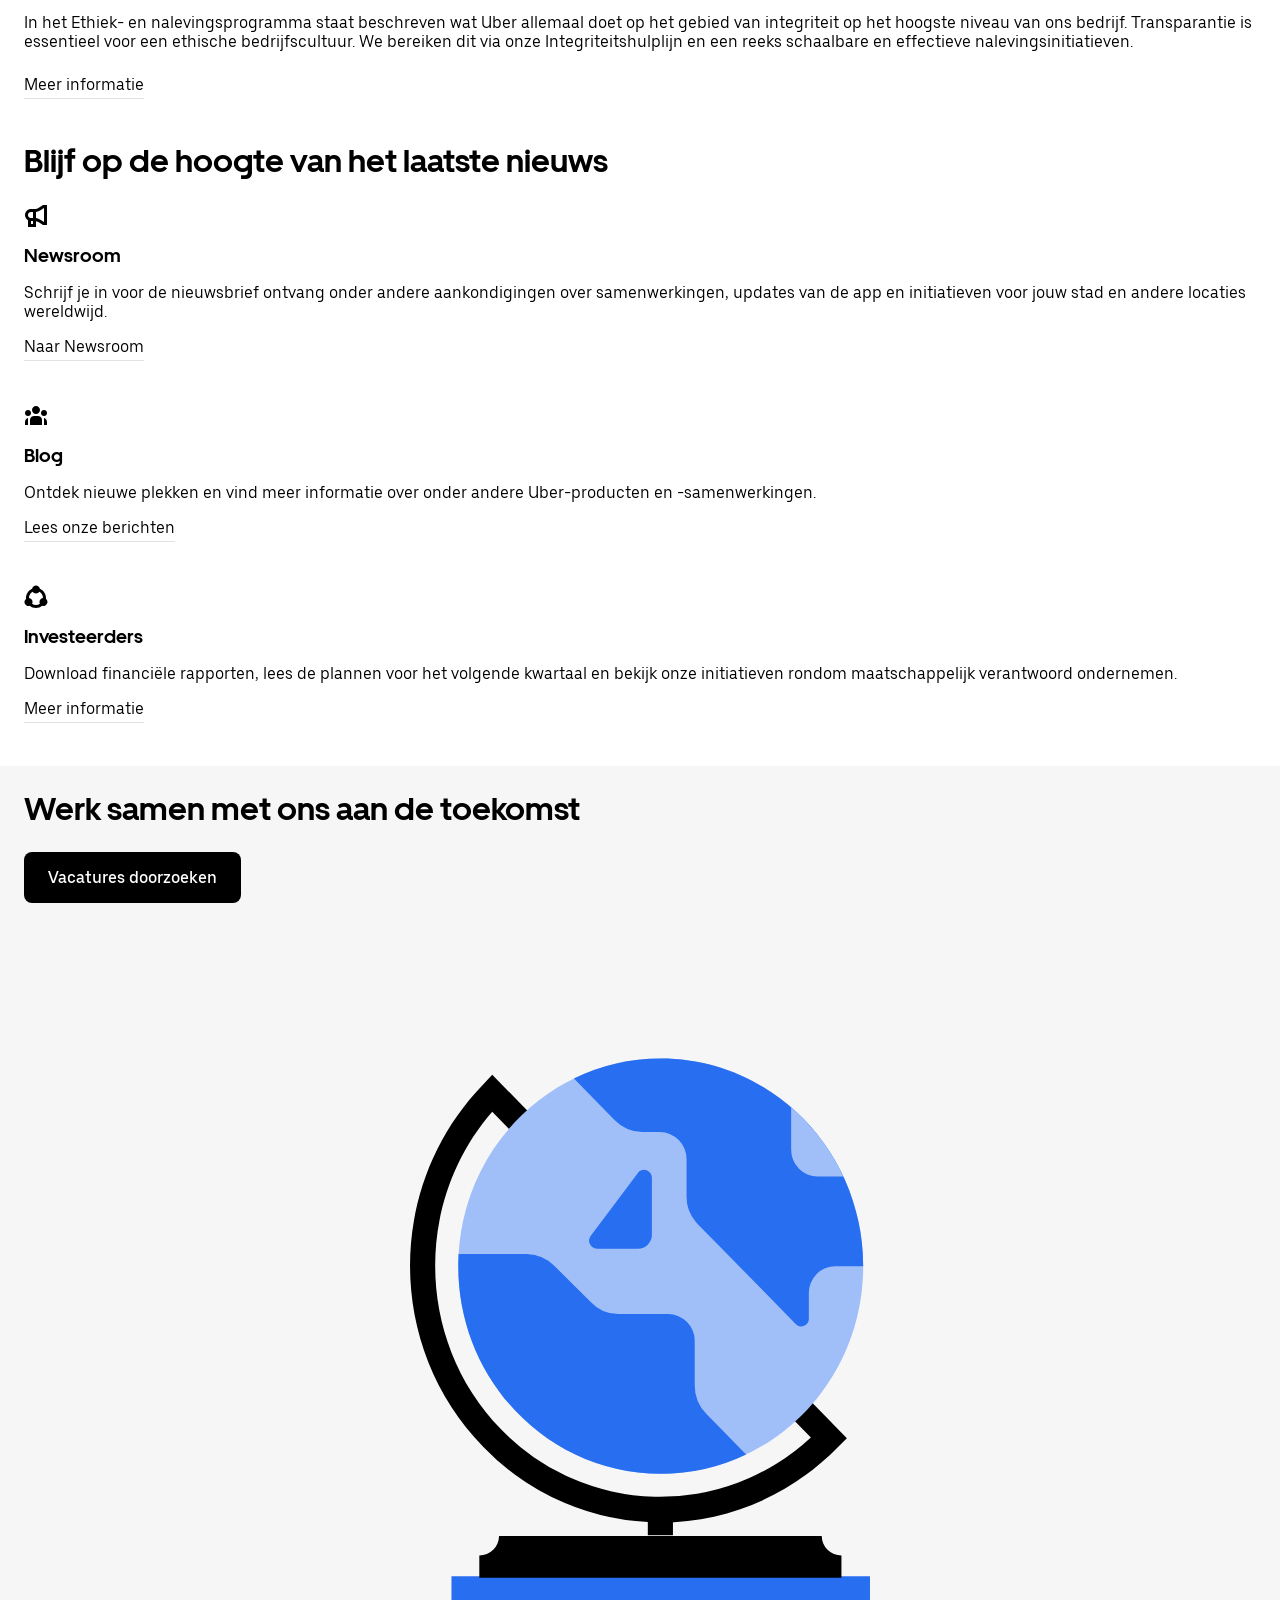
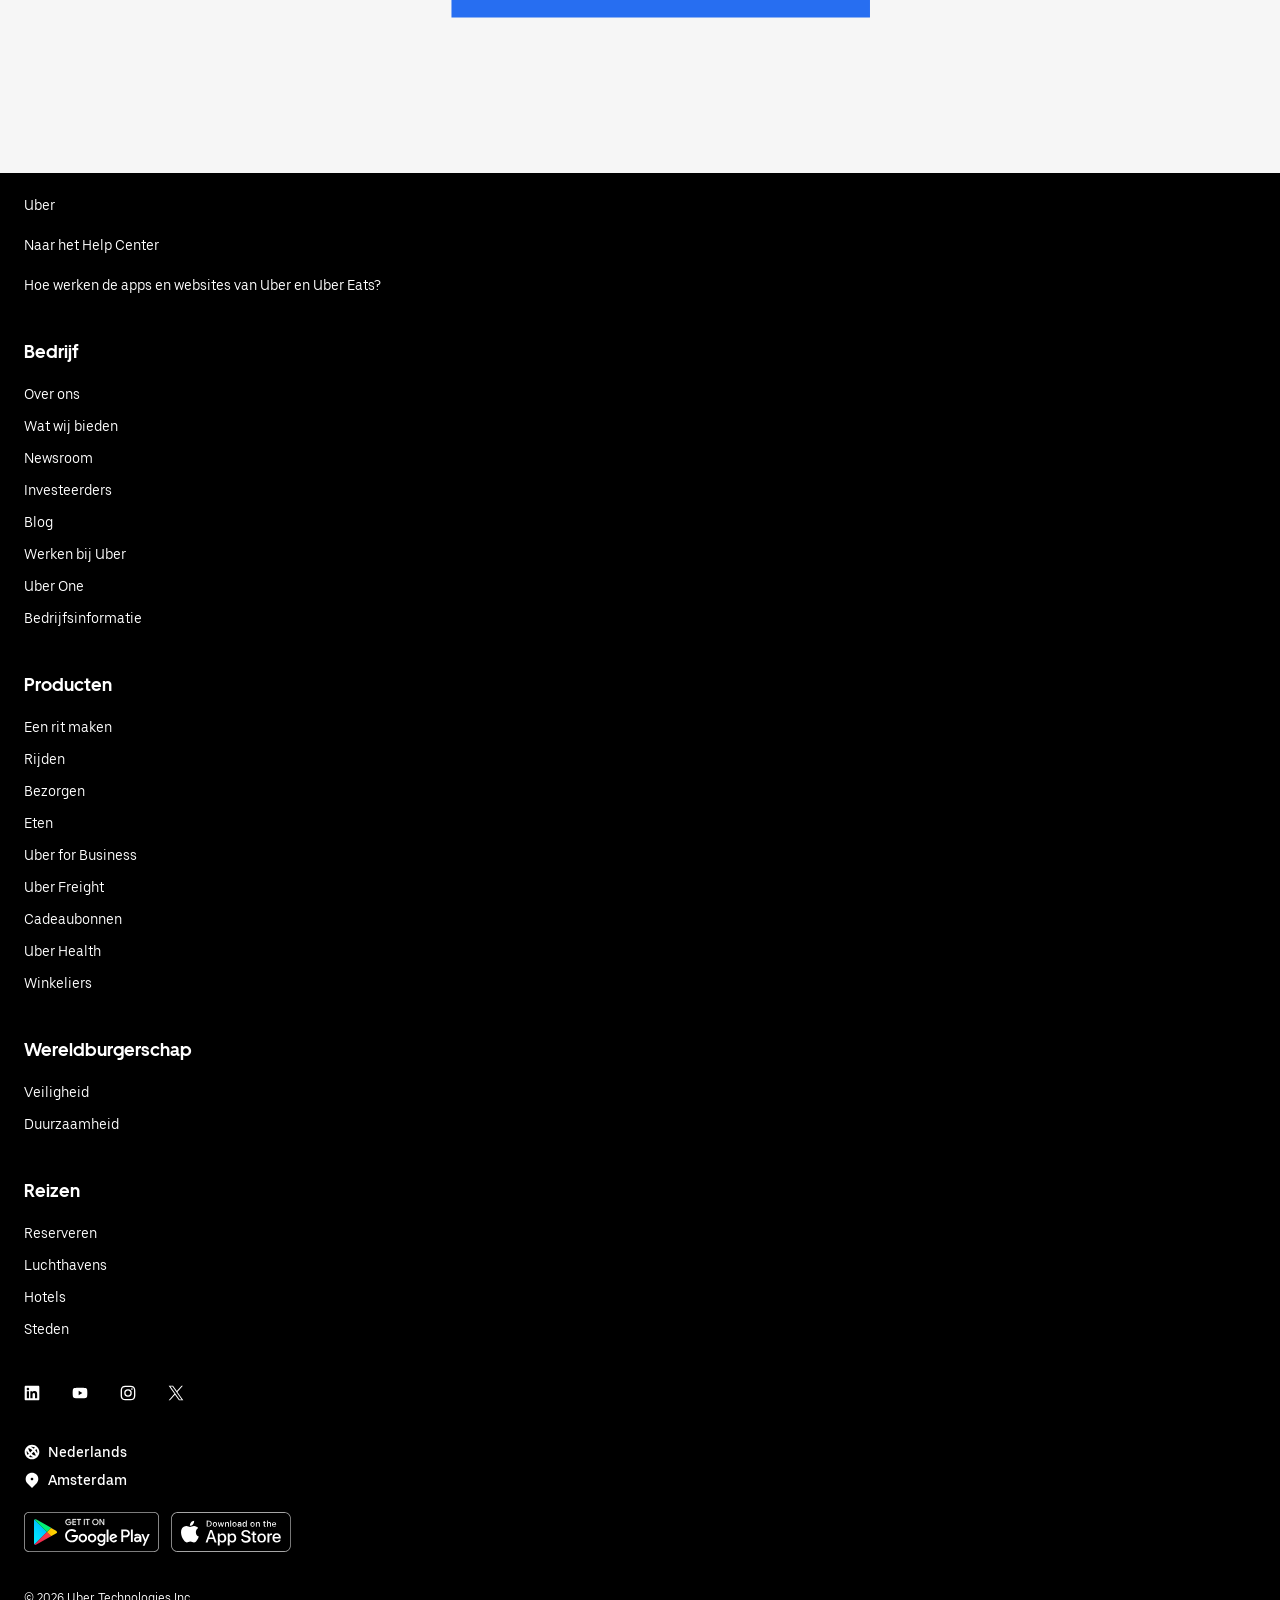
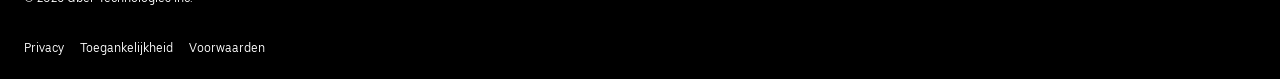
==== commit d5910fb9: "Update aan website, vormgeving toegepast en donkere thema" ====
--- a/overons.html
+++ b/overons.html
@@ -4,9 +4,12 @@
 <head>
     <meta charset="UTF-8">
     <meta name="viewport" content="width=device-width, initial-scale=1.0">
-    <title>Document</title>
+    <title>Uber | Over ons</title>
 
     <link href="styles/style.css" rel="stylesheet">
+    <link href="styles/overons.css" rel="stylesheet">
+    <script src="scripts/script.js" defer></script>
+
 </head>
 
 <body>
@@ -16,6 +19,11 @@
             <a href="index.html">Uber</a>
             <a href="#">Inloggen</a>
             <a href="#">Aanmelden</a>
+            <button type="button" aria-label="Donker thema" aria-pressed="false">
+                <svg viewBox="0 0 24 24" aria-hidden="true">
+                    <path d="M21 12.8A9 9 0 1 1 11.2 3a7 7 0 0 0 9.8 9.8Z" fill="currentColor"></path>
+                </svg>
+            </button>
             <button type="button" aria-label="Menu">
                 <svg viewBox="0 0 24 24" aria-hidden="true">
                     <path d="M2 6h20v3H2V6Z" fill="currentColor"></path>
@@ -28,7 +36,6 @@
     <main>
         <article>
             <h1>Over ons</h1>
-            <img src="images/mevrouwmetkind.jpg" alt="Mevrouw met kind">
         </article>
 
         <article>
@@ -45,11 +52,10 @@
             <p>Lees hoe ons team hard werkt om iedereen op ons wereldwijde platform de technologie te bieden die hen
                 vooruit helpt.</p>
             <a href="#">Lees Dara's brief</a>
-            <img src="images/ceo.jpg" alt="CEO van Uber">
-        </article>
-
-        <article>
-            <img src="images/bomen.webp" alt="Over ons">
+        </article>
+
+        <article>
+            <img src="images/bomen.webp" alt="Bomen">
             <h2>Duurzaamheid</h2>
             <p>Uber wil in 2040 een volledig elektrisch platform zonder uitstoot zijn, waarbij 100% van de ritten
                 gemaakt wordt in emissievrije voertuigen, met openbaar vervoer of dankzij micromobiliteit. Het is onze
@@ -72,13 +78,13 @@
         </article>
 
         <article>
-            <img src="images/schild.svg" alt="Schild">
             <h2>Jouw veiligheid is wat ons drijft</h2>
             <p>Jouw veiligheid is heel belangrijk voor ons, of je nu achter het stuur of op de achterbank zit. Wij
                 zetten ons daar met onze technologie 100% voor in. We werken samen met experts op het gebied van
                 verkeersveiligheid. Ook ontwikkelen we nieuwe technologieën en systemen, zodat iedereen veiliger en
                 makkelijker van A naar B kan reizen.</p>
             <a href="#">Meer informatie</a>
+            <img src="images/schild.svg" alt="Schild">
         </article>
 
         <article>
@@ -106,7 +112,7 @@
                     <img src="images/megafoon.svg" alt="Newsroom">
                     <h3>Newsroom</h3>
                     <p>Schrijf je in voor de nieuwsbrief
-                        Ontvang onder andere aankondigingen over samenwerkingen, updates van de app en initiatieven voor
+                        ontvang onder andere aankondigingen over samenwerkingen, updates van de app en initiatieven voor
                         jouw stad en andere locaties wereldwijd.</p>
                     <a href="#">Naar Newsroom</a>
                 </li>
@@ -132,8 +138,8 @@
 
         <article>
             <h2>Werk samen met ons aan de toekomst</h2>
+            <a href="#">Vacatures doorzoeken</a>
             <img src="images/wereldbol.svg" alt="wereldbol">
-            <a href="#">Werk samen met ons aan de toekomst</a>
         </article>
 
     </main>
--- a/styles/style.css
+++ b/styles/style.css
@@ -39,6 +39,24 @@
 	--color-background:#fff;
 	--color-surface:#f3f3f3;
 	--color-border: #e2e2e2;
+	--color-surface-light: #f6f6f6;
+	--color-on-image: #fff;
+
+}
+
+body.donker-thema {
+	--color-text: #fff;
+	--color-background: #000;
+	--color-surface: #1f1f1f;
+	--color-border: #333;
+	--color-surface-light: #1f1f1f;
+	color-scheme: dark;
+}
+
+body.donker-thema header,
+body.donker-thema footer {
+	--color-text: #000;
+	--color-background: #fff;
 }
 
 /****************/
@@ -51,6 +69,10 @@
 	font-family: "Uber Move Text", system-ui, sans-serif;
 	color: var(--color-text);
 	background-color: var(--color-background);
+}
+
+body.donker-thema article:nth-of-type(5) img {
+	filter: invert(1);
 }
 
 header {
@@ -100,7 +122,7 @@
 	gap: 3rem;
 }
 
-h1, h2 {
+h1, h2, h3 {
 	font-family: "Uber Move", system-ui, sans-serif;
 	font-weight: 700;
 	margin: 0;
@@ -109,13 +131,16 @@
 h1 {
 	font-size: 2.25rem;
 	line-height: 1.2;
-	margin: 0;
 }
 
 h2 {
 	font-size: 2rem;
 }
 
+h4 {
+	margin: 0;
+}
+
 main p button {
 	background-color: transparent;
 	border: none;
@@ -139,6 +164,7 @@
 	border-radius: 0.5rem;
 	padding: 1rem;
 	font: inherit;
+	color: var(--color-text);
 }
 
 button[type="submit"]{
@@ -207,12 +233,6 @@
 	list-style: none;
 	padding: 0;
 	margin: 0;
-}
-
-article ul {
-	list-style: none;
-	padding: 0;
-	margin: 0;
 	display: grid;
 	grid-template-columns: 1fr 1fr 1fr;
 	gap: 1rem;
@@ -250,6 +270,33 @@
 	font-weight: 500;
 }
 
+article:nth-of-type(4) {
+	flex-direction: row;
+	flex-wrap: wrap;
+}
+
+article:nth-of-type(4) h2,
+article:nth-of-type(4) h3,
+article:nth-of-type(4) h4,
+article:nth-of-type(4) form {
+	width: 100%;
+}
+
+article:nth-of-type(4) button[type="button"] {
+	background-color: var(--color-surface);
+	color: var(--color-text);
+	border: none;
+	border-radius: 2rem;
+	padding: 0.5rem 1rem;
+	font: inherit;
+	font-weight: 500;
+}
+
+article:nth-of-type(4) button[type="button"]:first-of-type {
+	background-color: var(--color-text);
+	color: var(--color-background);
+}
+
 article p {
 	margin: 0;
 }
@@ -391,4 +438,4 @@
 
 footer button:last-of-type {
 	margin-top: -0.75rem;
-}+}
--- a/styles/overons.css
+++ b/styles/overons.css
@@ -0,0 +1,103 @@
+article:first-of-type {
+	background-image: url("../images/mevrouwmetkind.jpg");
+	background-size: cover;
+	background-position: center;
+	min-height: 30rem;
+	justify-content: flex-end;
+	padding: 1.5rem;
+	margin: -1.5rem -1.5rem 0;
+	color: var(--color-on-image);
+}
+
+article:nth-of-type(3) {
+	background-image: url("../images/ceouber.jpg");
+	background-size: cover;
+	background-position: center;
+	min-height: 30rem;
+	justify-content: center;
+	padding: 1.5rem;
+	margin: 0 -1.5rem;
+	color: var(--color-on-image);
+}
+
+article:nth-of-type(3) a,
+article:nth-of-type(10) a {
+	align-self: flex-start;
+	background-color: var(--color-text);
+	color: var(--color-background);
+	padding: 1rem 1.5rem;
+	border-radius: 0.5rem;
+	text-decoration: none;
+	font-weight: 500;
+}
+
+article:nth-of-type(5) {
+	flex-direction: row;
+	flex-wrap: wrap;
+}
+
+article:nth-of-type(5) img,
+article:nth-of-type(5) h2,
+article:nth-of-type(5) p {
+	width: 100%;
+}
+
+article:nth-of-type(7) a:first-of-type,
+article:nth-of-type(8) a:first-of-type {
+	background-color: transparent;
+	color: var(--color-text);
+	padding: 0;
+	border-radius: 0;
+	text-decoration: underline;
+	text-decoration-color: var(--color-border);
+	font-weight: 400;
+}
+
+article:nth-of-type(9) {
+	background-color: transparent;
+	padding: 0;
+}
+
+article:nth-of-type(9) ul {
+	grid-template-columns: 1fr;
+	gap: 3rem;
+}
+
+article:nth-of-type(9) li {
+	display: flex;
+	flex-direction: column;
+	gap: 1rem;
+}
+
+article:nth-of-type(9) li img {
+	width: 1.5rem;
+}
+
+article:nth-of-type(9) p {
+	font-size: 1rem;
+	font-weight: 400;
+}
+
+article:nth-of-type(9) li a {
+	align-self: flex-start;
+	background-color: transparent;
+	border: none;
+	border-radius: 0;
+	padding: 0;
+	text-decoration: underline;
+	text-decoration-color: var(--color-border);
+}
+
+article:nth-of-type(10) {
+	background-color: var(--color-surface-light);
+	padding: 1.5rem;
+	margin: 0 -1.5rem -1.5rem;
+}
+
+article:nth-of-type(10) img {
+	width: 100%;
+}
+
+body.donker-thema article:nth-of-type(9) li img {
+	filter: invert(1);
+}
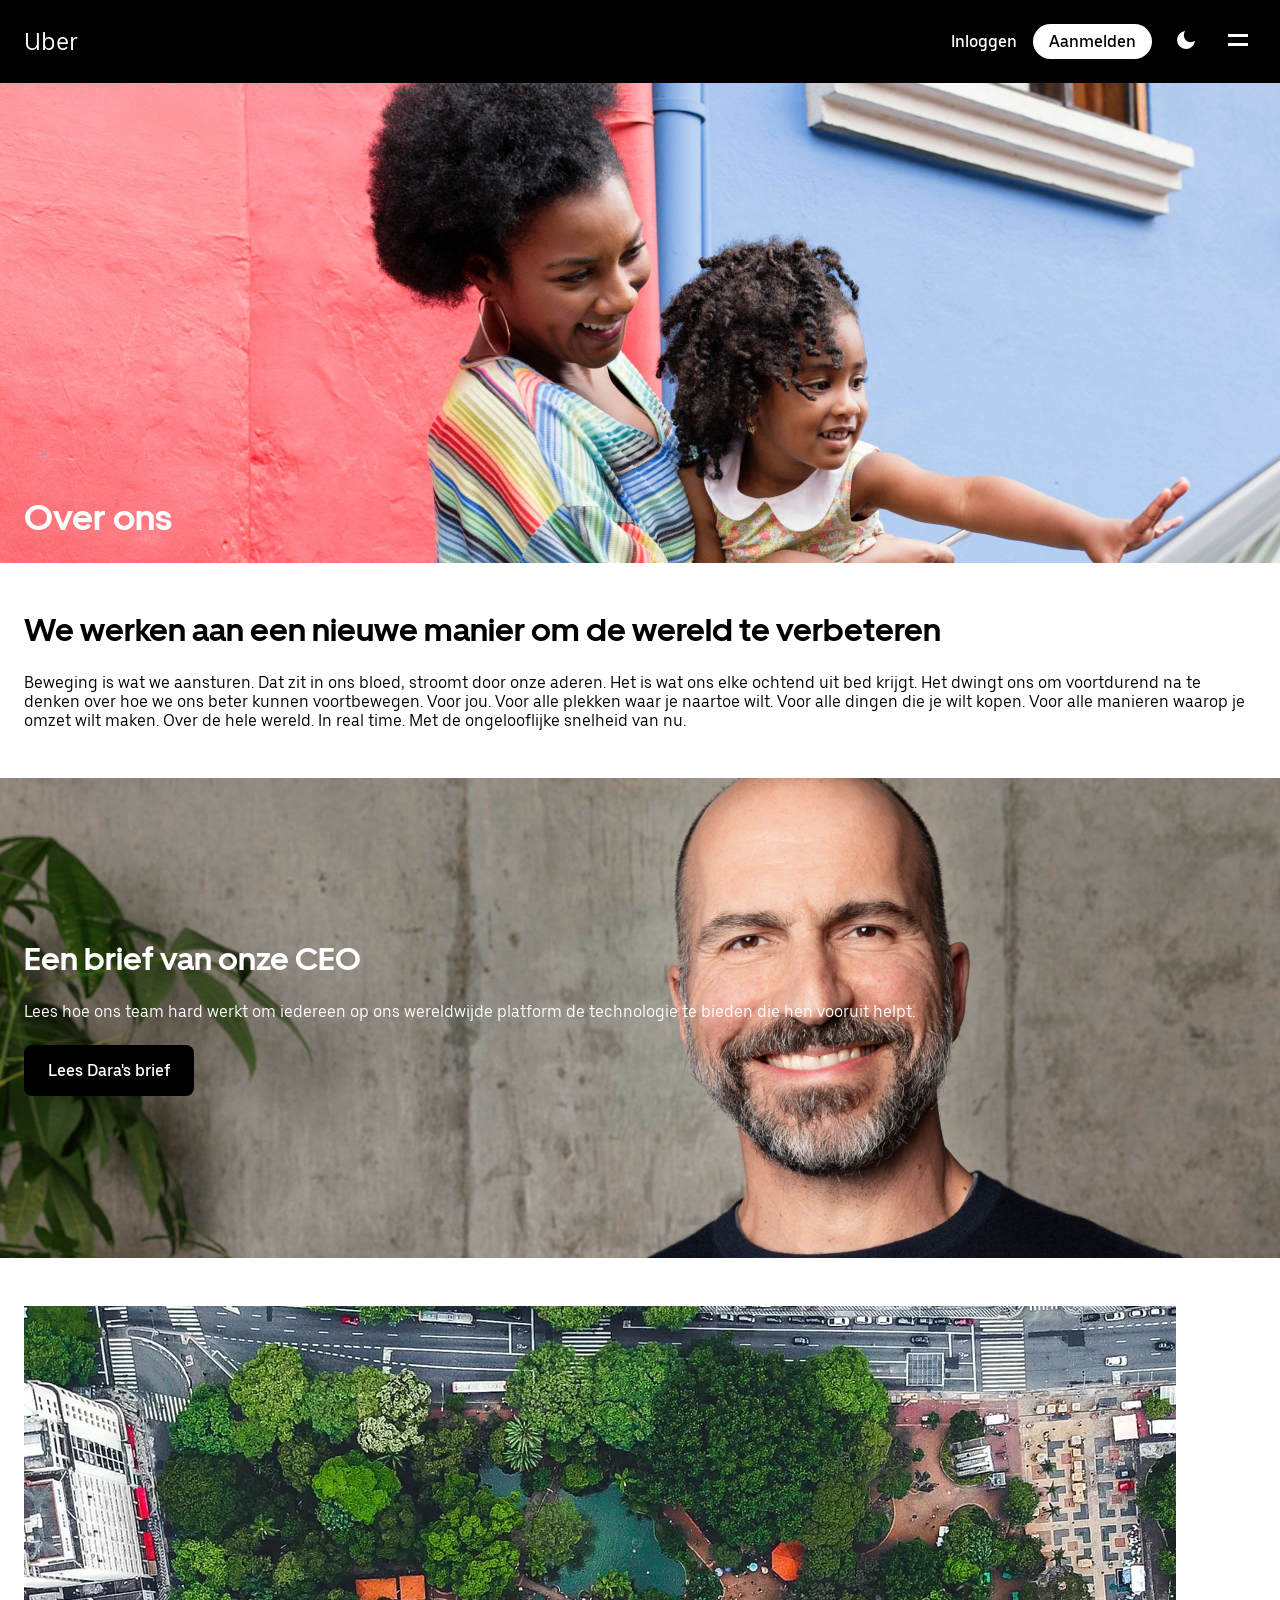
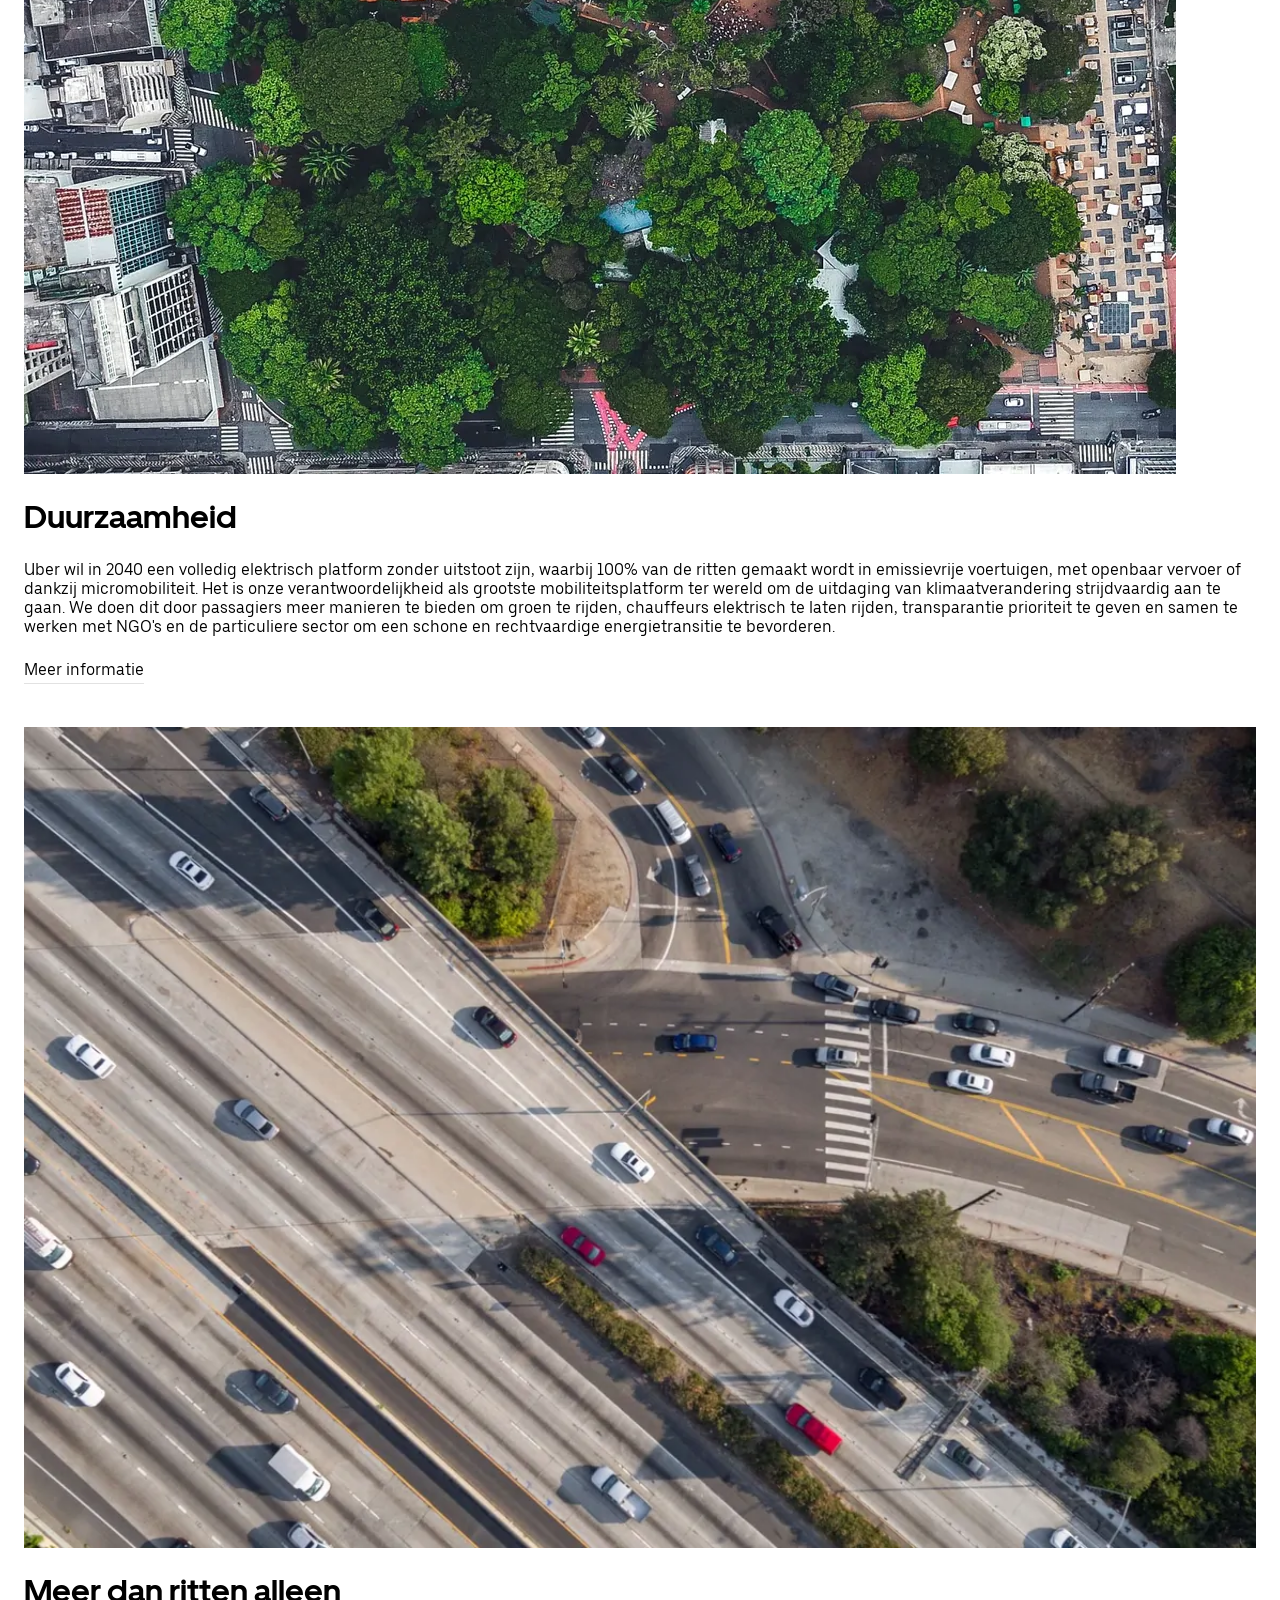
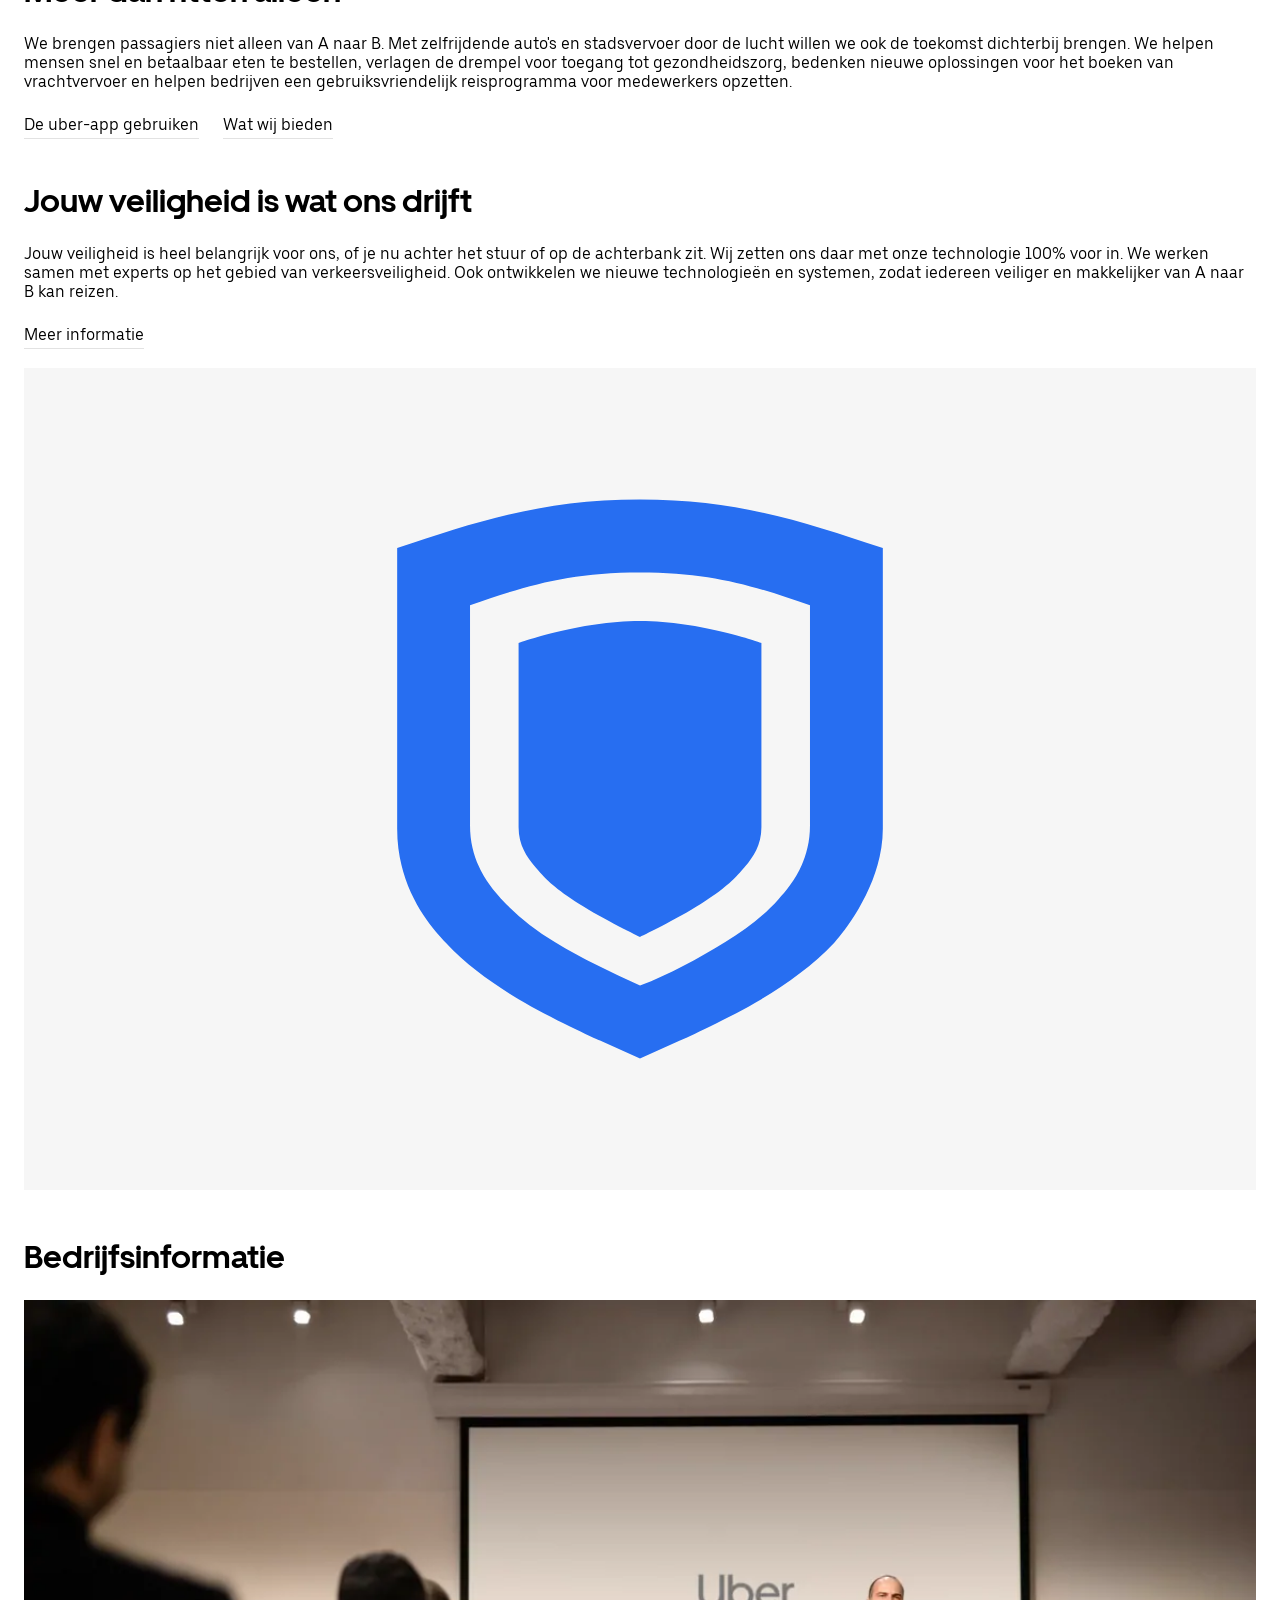
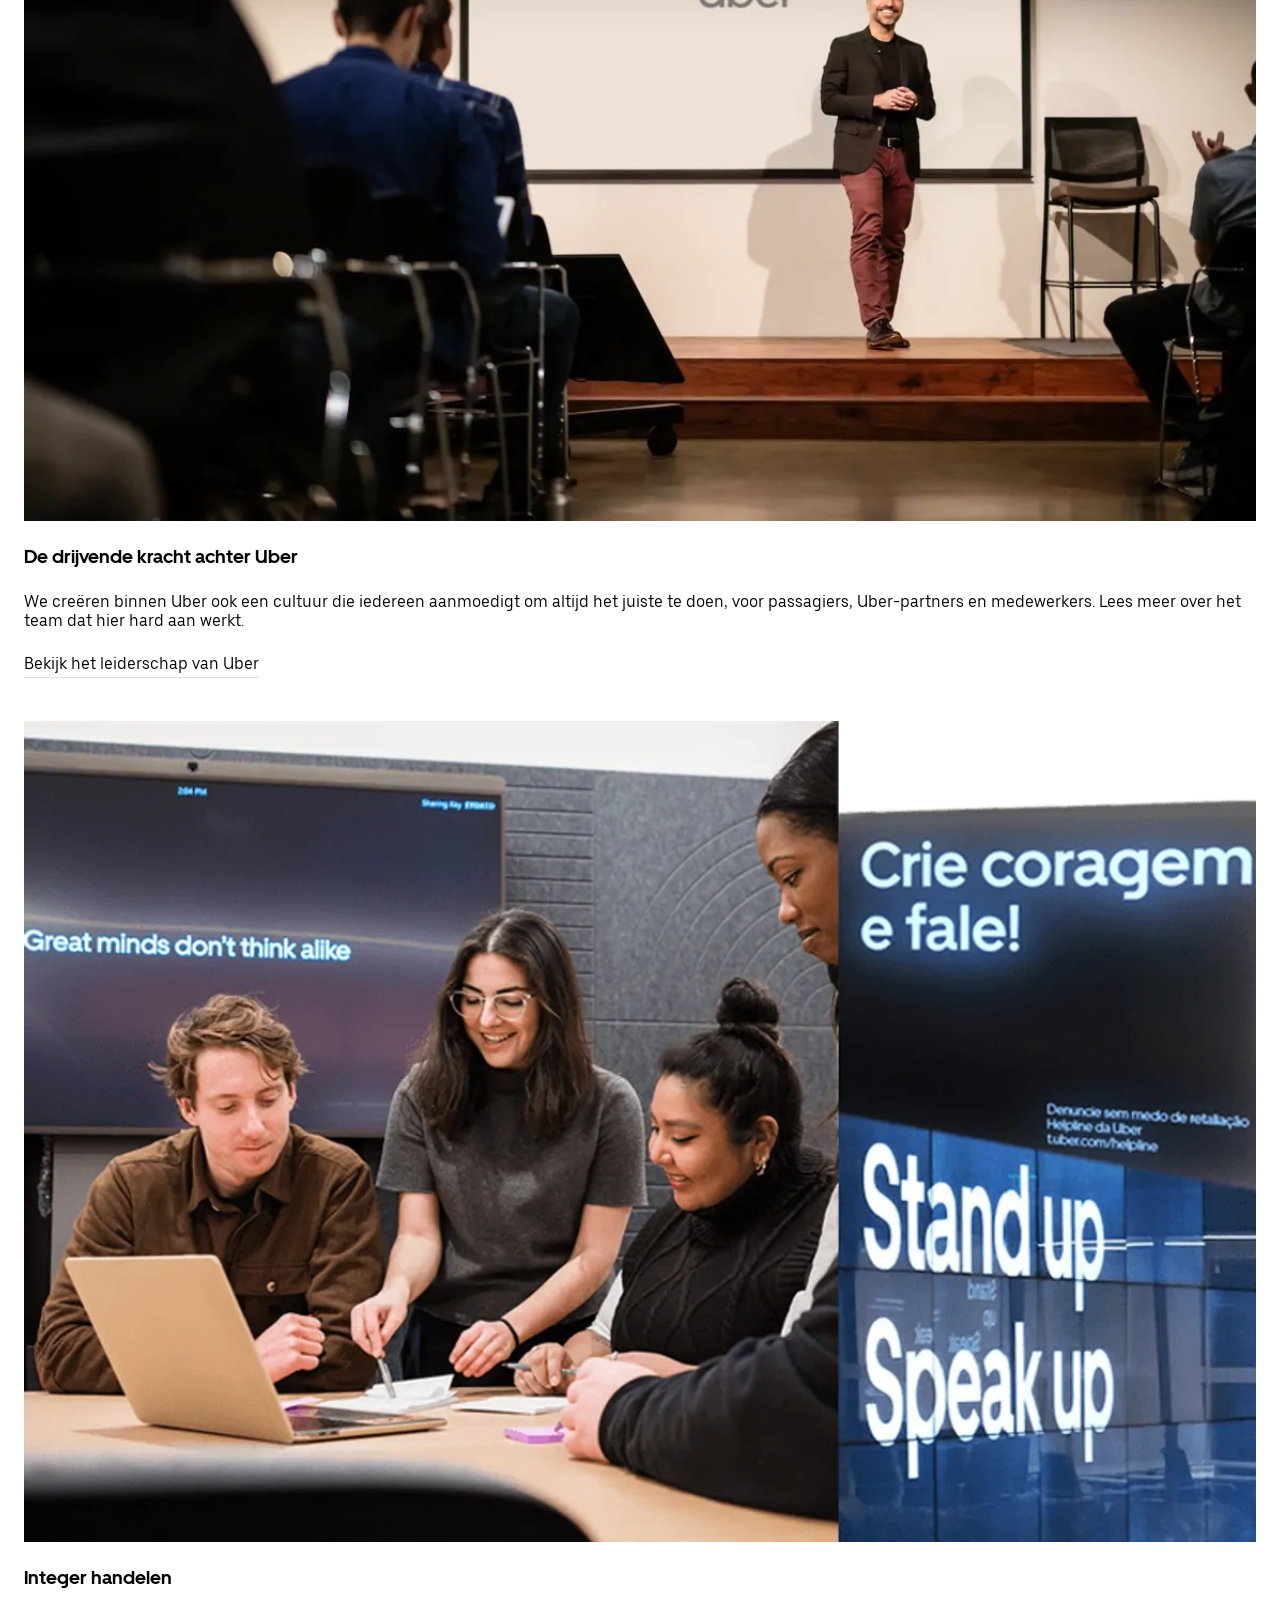
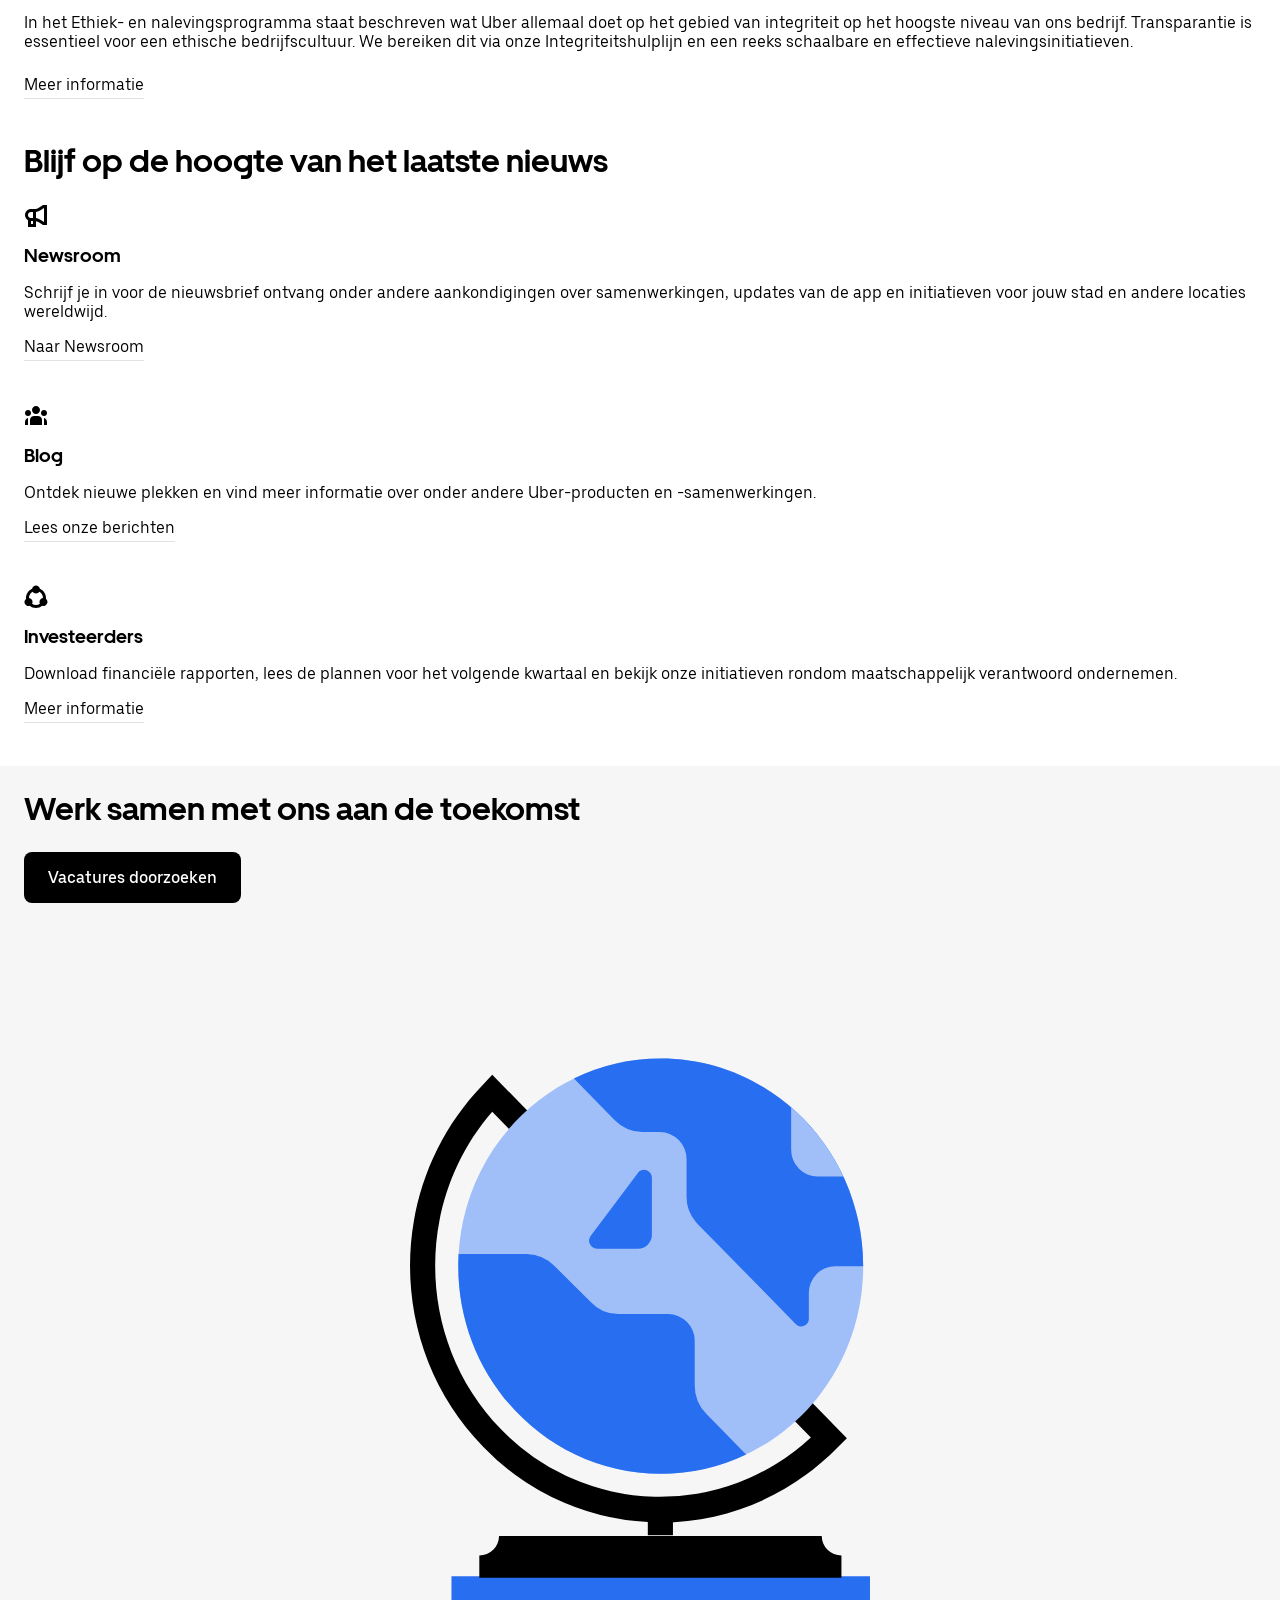
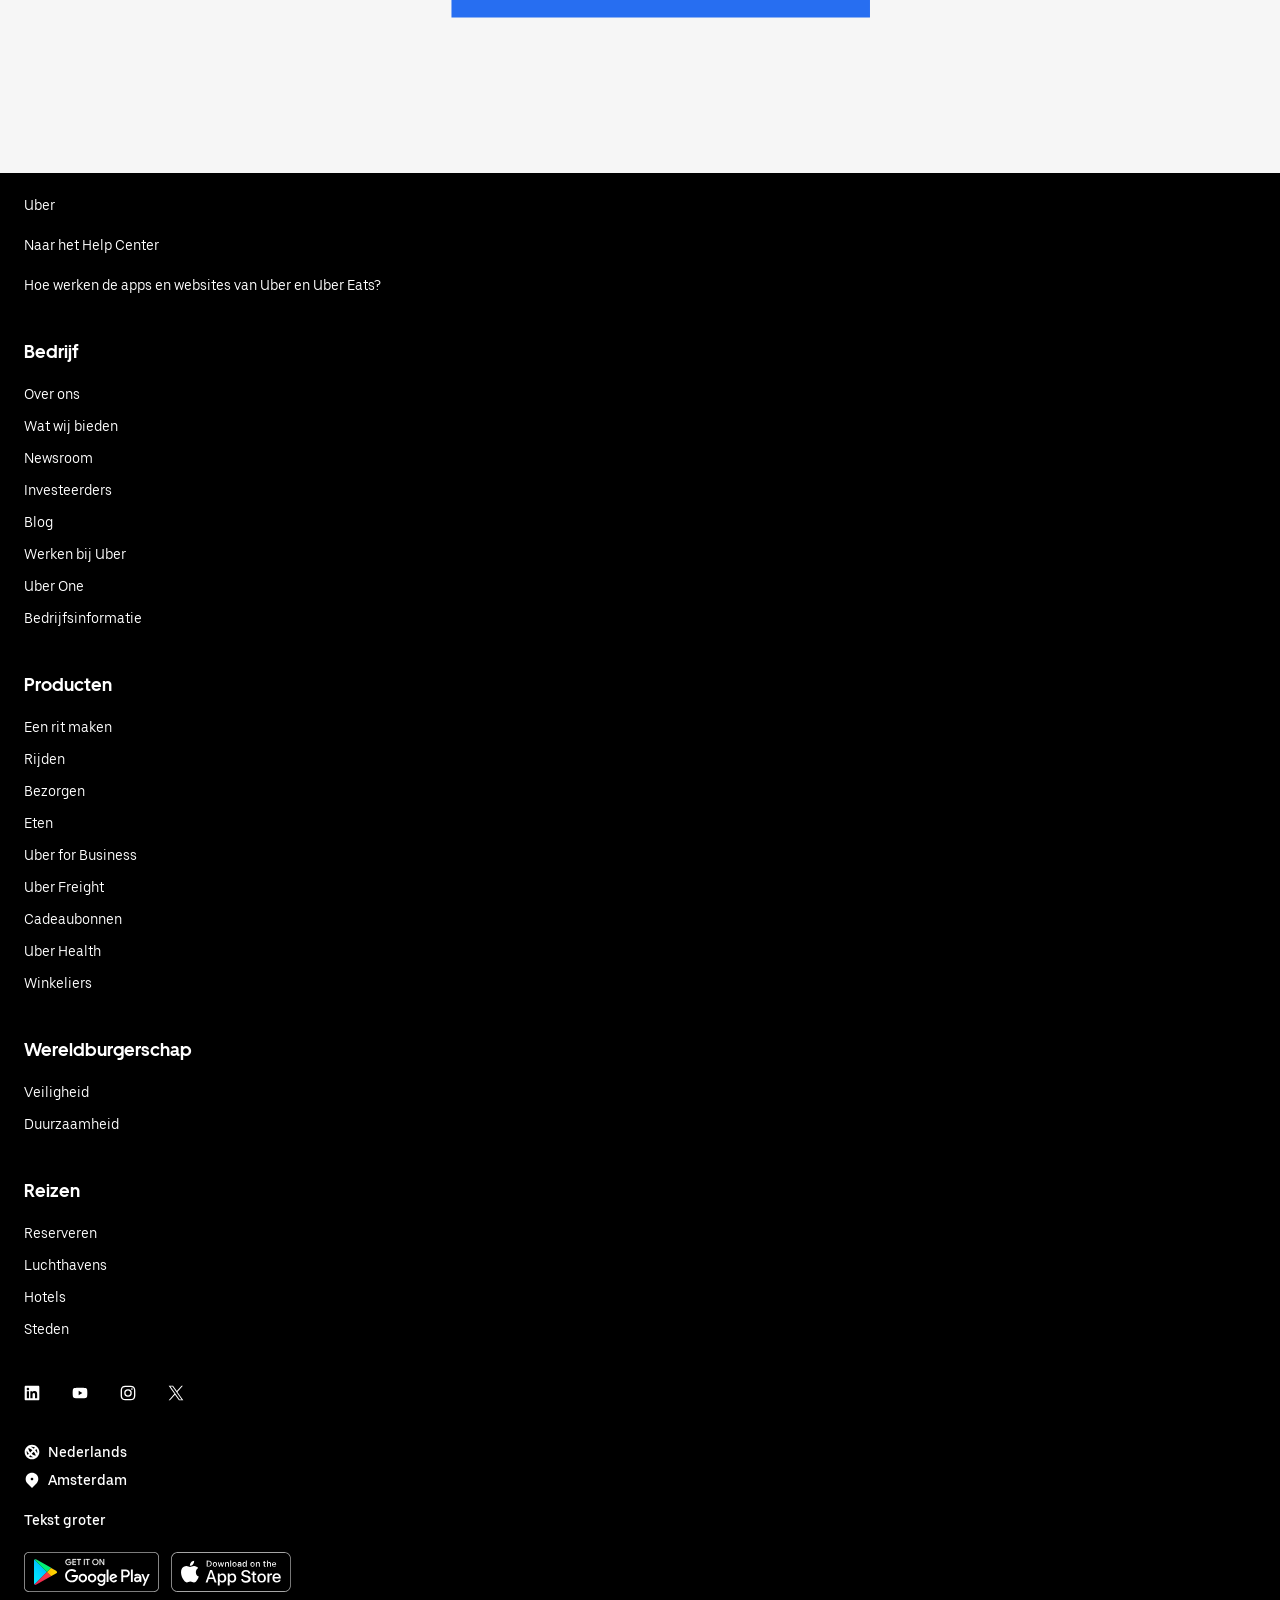
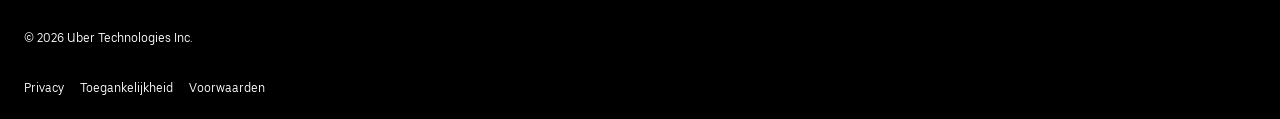
==== commit dc202817: "5 surface plane onderdelen toegevoegd" ====
--- a/overons.html
+++ b/overons.html
@@ -19,9 +19,15 @@
             <a href="index.html">Uber</a>
             <a href="#">Inloggen</a>
             <a href="#">Aanmelden</a>
-            <button type="button" aria-label="Donker thema" aria-pressed="false">
+            <button type="button" aria-label="Donker thema">
                 <svg viewBox="0 0 24 24" aria-hidden="true">
                     <path d="M21 12.8A9 9 0 1 1 11.2 3a7 7 0 0 0 9.8 9.8Z" fill="currentColor"></path>
+                </svg>
+                <svg viewBox="0 0 24 24" aria-hidden="true">
+                    <circle cx="12" cy="12" r="5" fill="currentColor"></circle>
+                    <path
+                        d="M12 1v3M12 20v3M1 12h3M20 12h3M4.2 4.2l2.1 2.1M17.7 17.7l2.1 2.1M4.2 19.8l2.1-2.1M17.7 6.3l2.1-2.1"
+                        stroke="currentColor" stroke-width="2"></path>
                 </svg>
             </button>
             <button type="button" aria-label="Menu">
@@ -191,42 +197,47 @@
 
         <ul>
             <li>
-                <svg viewBox="0 0 24 24" aria-hidden="true">
-                    <path
-                        d="M21.37 1H2.62C1.73 1 1 1.71 1 2.58v18.83c0 .88.73 1.59 1.62 1.59h18.75c.9 0 1.63-.71 1.63-1.59V2.58C23 1.71 22.27 1 21.37 1ZM7.53 19.75H4.26V9.25h3.27v10.5ZM5.89 7.81C4.85 7.81 4 6.960 4 5.92s.84-1.89 1.89-1.89c1.04 0 1.89.85 1.89 1.89.01 1.04-.84 1.89-1.89 1.89Zm13.86 11.94h-3.26v-5.1c0-1.22-.02-2.78-1.7-2.78-1.7 0-1.96 1.33-1.96 2.7v5.19H9.57V9.26h3.13v1.43h.04c.44-.83 1.5-1.7 3.09-1.7 3.3 0 3.91 2.17 3.91 5v5.76h.01Z"
-                        fill="currentColor"></path>
-                </svg>
-            </li>
-
-            <li>
-                <svg viewBox="0 0 24 24" aria-hidden="true">
-                    <path
-                        d="M23 12s0-3.85-.46-5.58c-.25-.95-1-1.7-1.94-1.96C18.88 4 12 4 12 4s-6.88 0-8.6.46c-.95.25-1.69 1.01-1.94 1.96C1 8.15 1 12 1 12s.04 3.85.5 5.58c.25.95 1 1.7 1.95 1.96 1.71.46 8.59.46 8.59.46s6.88 0 8.6-.46c.95-.25 1.69-1.01 1.94-1.96.46-1.73.42-5.58.42-5.58Zm-13 3.27V8.73L15.5 12 10 15.27Z"
-                        fill="currentColor"></path>
-                </svg>
-            </li>
-
-            <li>
-                <svg viewBox="0 0 24 24" aria-hidden="true">
-                    <g fill="currentColor">
+                <a href="#" aria-label="LinkedIn">
+                    <svg viewBox="0 0 24 24" aria-hidden="true">
                         <path
-                            d="M21.15 2.85C19.05.74 16.23 1 12 1 8.04 1 5 .69 2.85 2.85.74 4.95 1 7.77 1 12c0 3.95-.31 7 1.85 9.15C4.95 23.26 7.77 23 12 23c3.96 0 7 .31 9.15-1.85C23.25 19.05 23 16.23 23 12c0-4.31.24-7.07-1.85-9.15Zm-1.4 16.9c-1.37 1.37-3.18 1.27-7.75 1.27-4.29 0-6.34.15-7.75-1.27-1.44-1.44-1.27-3.51-1.27-7.75 0-4.23-.15-6.330 1.27-7.75C5.66 2.84 7.6 2.98 12 2.98c4.23 0 6.33-.15 7.75 1.27 1.38 1.38 1.27 3.22 1.27 7.75 0 4.24.15 6.34-1.27 7.75Z">
-                        </path>
+                            d="M21.37 1H2.62C1.73 1 1 1.71 1 2.58v18.83c0 .88.73 1.59 1.62 1.59h18.75c.9 0 1.63-.71 1.63-1.59V2.58C23 1.71 22.27 1 21.37 1ZM7.53 19.75H4.26V9.25h3.27v10.5ZM5.89 7.81C4.85 7.81 4 6.960 4 5.92s.84-1.89 1.89-1.89c1.04 0 1.89.85 1.89 1.89.01 1.04-.84 1.89-1.89 1.89Zm13.86 11.94h-3.26v-5.1c0-1.22-.02-2.78-1.7-2.78-1.7 0-1.96 1.33-1.96 2.7v5.19H9.57V9.26h3.13v1.43h.04c.44-.83 1.5-1.7 3.09-1.7 3.3 0 3.91 2.17 3.91 5v5.76h.01Z"
+                            fill="currentColor"></path>
+                    </svg>
+                </a>
+            </li>
+            <li>
+                <a href="#" aria-label="YouTube">
+                    <svg viewBox="0 0 24 24" aria-hidden="true">
                         <path
-                            d="M12 6.35a5.65 5.65 0 1 0 .001 11.301A5.65 5.65 0 0 0 12 6.35Zm0 9.32c-2.02 0-3.67-1.64-3.67-3.67 0-2.030 1.64-3.67 3.67-3.67 2.03 0 3.67 1.64 3.67 3.67 0 2.02-1.65 3.67-3.67 3.67ZM17.87 4.81c-.73 0-1.32.59-1.32 1.32 0 .73.59 1.32 1.32 1.32.73 0 1.32-.59 1.32-1.32 0-.73-.59-1.32-1.32-1.32Z">
-                        </path>
-                    </g>
-                </svg>
-            </li>
-            <li>
-                <svg viewBox="0 0 24 24" aria-hidden="true">
-                    <path
-                        d="M14.094 10.317 22.28 1H20.34l-7.11 8.088L7.557 1H1.01l8.583 12.231L1.01 23H2.95l7.503-8.543L16.446 23h6.546M3.649 2.432h2.978L20.34 21.639h-2.98"
-                        fill="currentColor"></path>
-                </svg>
-            </li>
-        </ul>
-
+                            d="M23 12s0-3.85-.46-5.58c-.25-.95-1-1.7-1.94-1.96C18.88 4 12 4 12 4s-6.88 0-8.6.46c-.95.25-1.69 1.01-1.94 1.96C1 8.15 1 12 1 12s.04 3.85.5 5.58c.25.95 1 1.7 1.95 1.96 1.71.46 8.59.46 8.59.46s6.88 0 8.6-.46c.95-.25 1.69-1.01 1.94-1.96.46-1.73.42-5.58.42-5.58Zm-13 3.27V8.73L15.5 12 10 15.27Z"
+                            fill="currentColor"></path>
+                    </svg>
+                </a>
+            </li>
+            <li>
+                <a href="#" aria-label="Instagram">
+                    <svg viewBox="0 0 24 24" aria-hidden="true">
+                        <g fill="currentColor">
+                            <path
+                                d="M21.15 2.85C19.05.74 16.23 1 12 1 8.04 1 5 .69 2.85 2.85.74 4.95 1 7.77 1 12c0 3.95-.31 7 1.850 9.15C4.95 23.26 7.77 23 12 23c3.96 0 7 .31 9.15-1.85C23.25 19.05 23 16.23 23 12c0-4.31.24-7.07-1.85-9.15Zm-1.4 16.9c-1.37 1.37-3.18 1.27-7.75 1.27-4.29 0-6.34.15-7.75-1.27-1.44-1.44-1.27-3.51-1.27-7.75 0-4.23-.15-6.330 1.27-7.75C5.66 2.84 7.6 2.98 12 2.98c4.23 0 6.33-.15 7.75 1.27 1.38 1.38 1.27 3.22 1.27 7.75 0 4.24.15 6.34-1.27 7.75Z">
+                            </path>
+                            <path
+                                d="M12 6.35a5.65 5.65 0 1 0 .001 11.301A5.65 5.65 0 0 0 12 6.35Zm0 9.32c-2.02 0-3.67-1.64-3.67-3.67 0-2.030 1.64-3.67 3.67-3.67 2.03 0 3.67 1.64 3.67 3.67 0 2.02-1.65 3.67-3.67 3.67ZM17.87 4.81c-.73 0-1.32.59-1.32 1.32 0 .73.59 1.32 1.32 1.32.73 0 1.32-.59 1.32-1.32 0-.73-.59-1.32-1.32-1.32Z">
+                            </path>
+                        </g>
+                    </svg>
+                </a>
+            </li>
+            <li>
+                <a href="#" aria-label="X">
+                    <svg viewBox="0 0 24 24" aria-hidden="true">
+                        <path
+                            d="M14.094 10.317 22.28 1H20.34l-7.11 8.088L7.557 1H1.01l8.583 12.231L1.01 23H2.95l7.503-8.543L16.446 23h6.546M3.649 2.432h2.978L20.34 21.639h-2.98"
+                            fill="currentColor"></path>
+                    </svg>
+                </a>
+            </li>
+        </ul>
 
         <button type="button">
             <svg viewBox="0 0 24 24" aria-hidden="true">
@@ -246,6 +257,8 @@
             Amsterdam
         </button>
 
+        <button type="button">Tekst groter</button>
+
         <ul>
             <li>
                 <a href="#">
--- a/styles/style.css
+++ b/styles/style.css
@@ -71,6 +71,10 @@
 	background-color: var(--color-background);
 }
 
+html.grote-tekst {
+	font-size: 125%;
+}
+
 body.donker-thema article:nth-of-type(5) img {
 	filter: invert(1);
 }
@@ -208,10 +212,47 @@
 	outline: 0.15rem solid var(--color-text);
 }
 
-a:focus,
-button:focus {
+form div:has(input:focus) {
+	outline: 0.15rem solid var(--color-text);
+}
+
+form div input:focus {
+	outline: none;
+}
+
+a:focus-visible,
+button:focus-visible {
 	outline: 0.15rem solid var(--color-text);
 	outline-offset: 0.2rem;
+}
+
+header a:focus-visible,
+header button:focus-visible,
+footer a:focus-visible,
+footer button:focus-visible {
+	outline-color: var(--color-background);
+}
+
+button {
+	cursor: pointer;
+}
+
+a:hover,
+button:hover {
+	opacity: 0.8;
+}
+
+a:active,
+button:active {
+	opacity: 0.6;
+}
+
+article a:hover {
+	text-decoration-color: var(--color-text);
+}
+
+* {
+	transition: background-color 0.3s, color 0.3s, opacity 0.2s;
 }
 
 a {
@@ -392,6 +433,7 @@
 
 footer svg {
 	width: 1rem;
+	transition: width 0.2s;
 }
 
 footer ul:nth-of-type(5) {
@@ -400,6 +442,10 @@
 	margin-top: 1.5rem;
 }
 
+footer ul:nth-of-type(5) a:hover svg {
+	width: 1.25rem;
+}
+
 footer button {
 	display: flex;
 	align-items: center;
@@ -436,6 +482,18 @@
 	margin-top: 1rem;
 }
 
-footer button:last-of-type {
+footer button:nth-of-type(2) {
 	margin-top: -0.75rem;
 }
+
+nav button:first-of-type svg:last-child {
+	display: none;
+}
+
+body.donker-thema nav button:first-of-type svg:first-child {
+	display: none;
+}
+
+body.donker-thema nav button:first-of-type svg:last-child {
+	display: block;
+}
--- a/styles/overons.css
+++ b/styles/overons.css
@@ -100,4 +100,8 @@
 
 body.donker-thema article:nth-of-type(9) li img {
 	filter: invert(1);
+}
+
+body.donker-thema article:nth-of-type(5) img {
+	filter: none;
 }
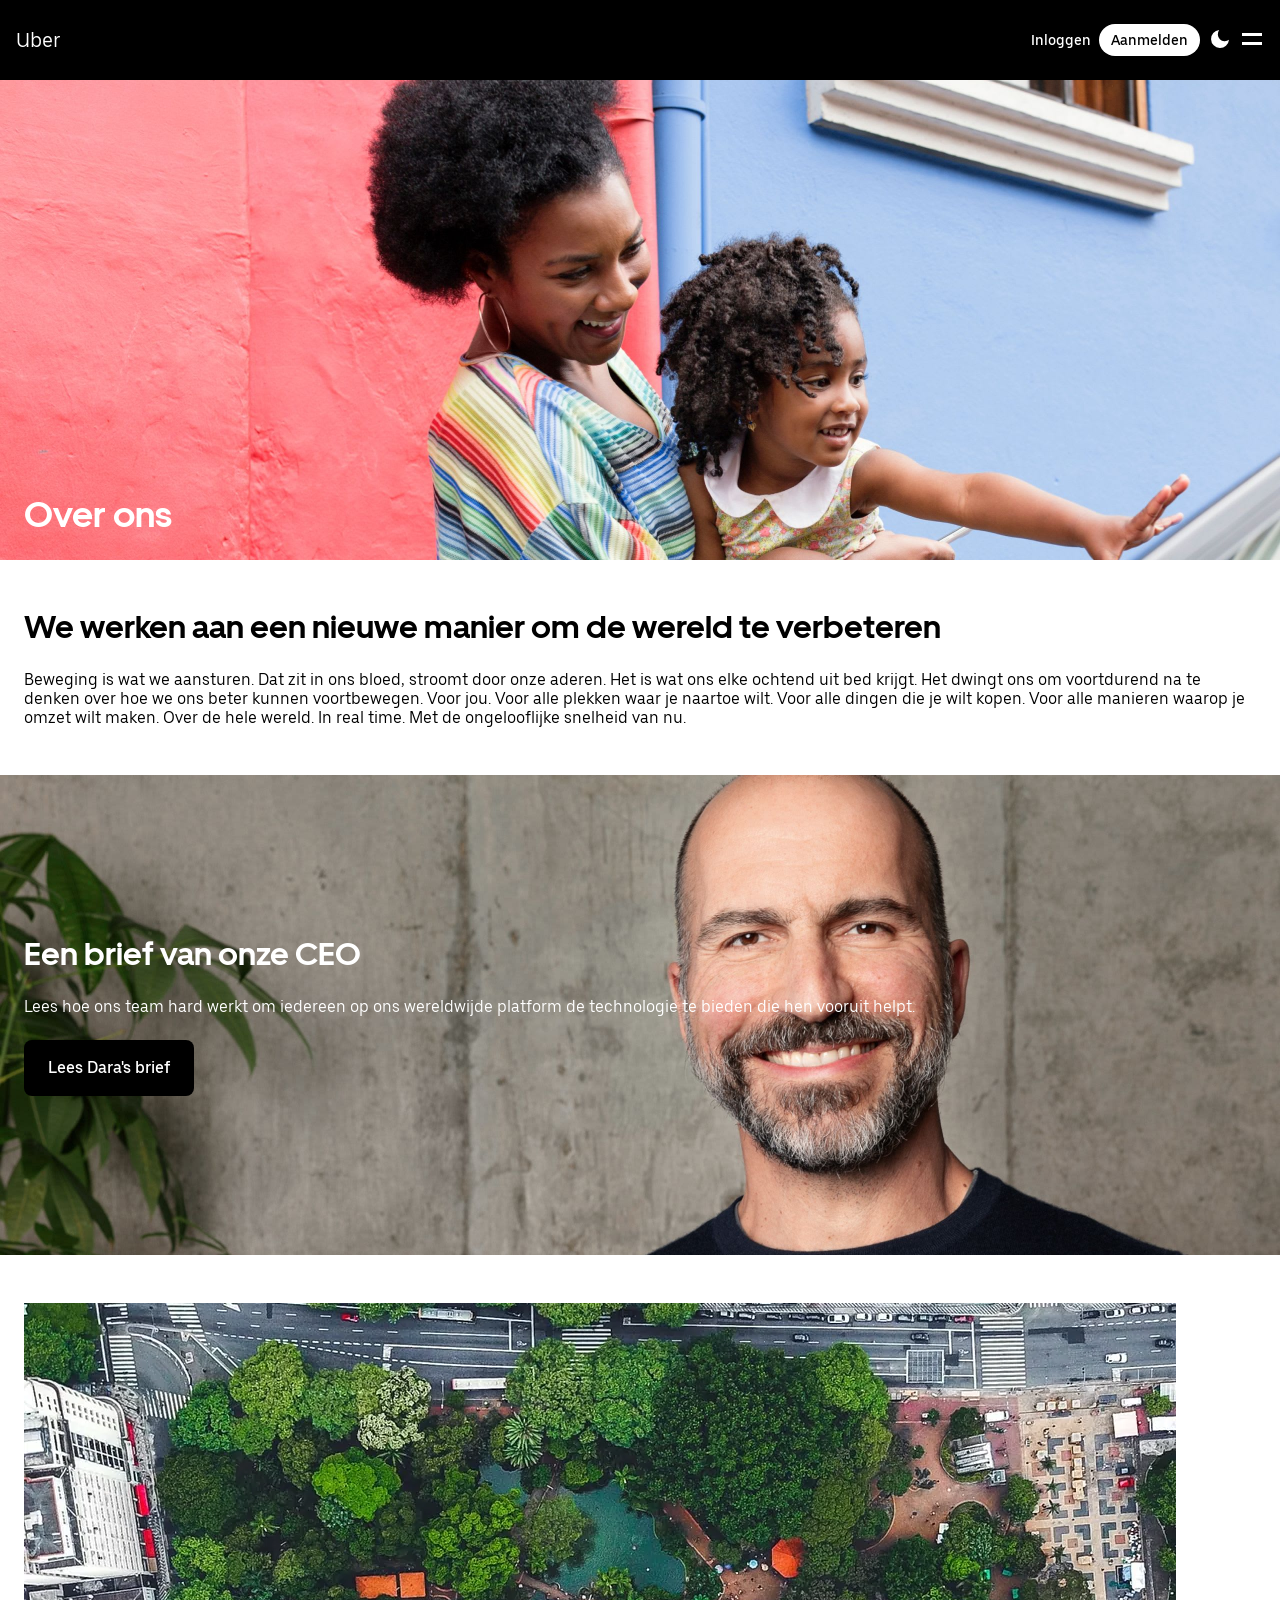
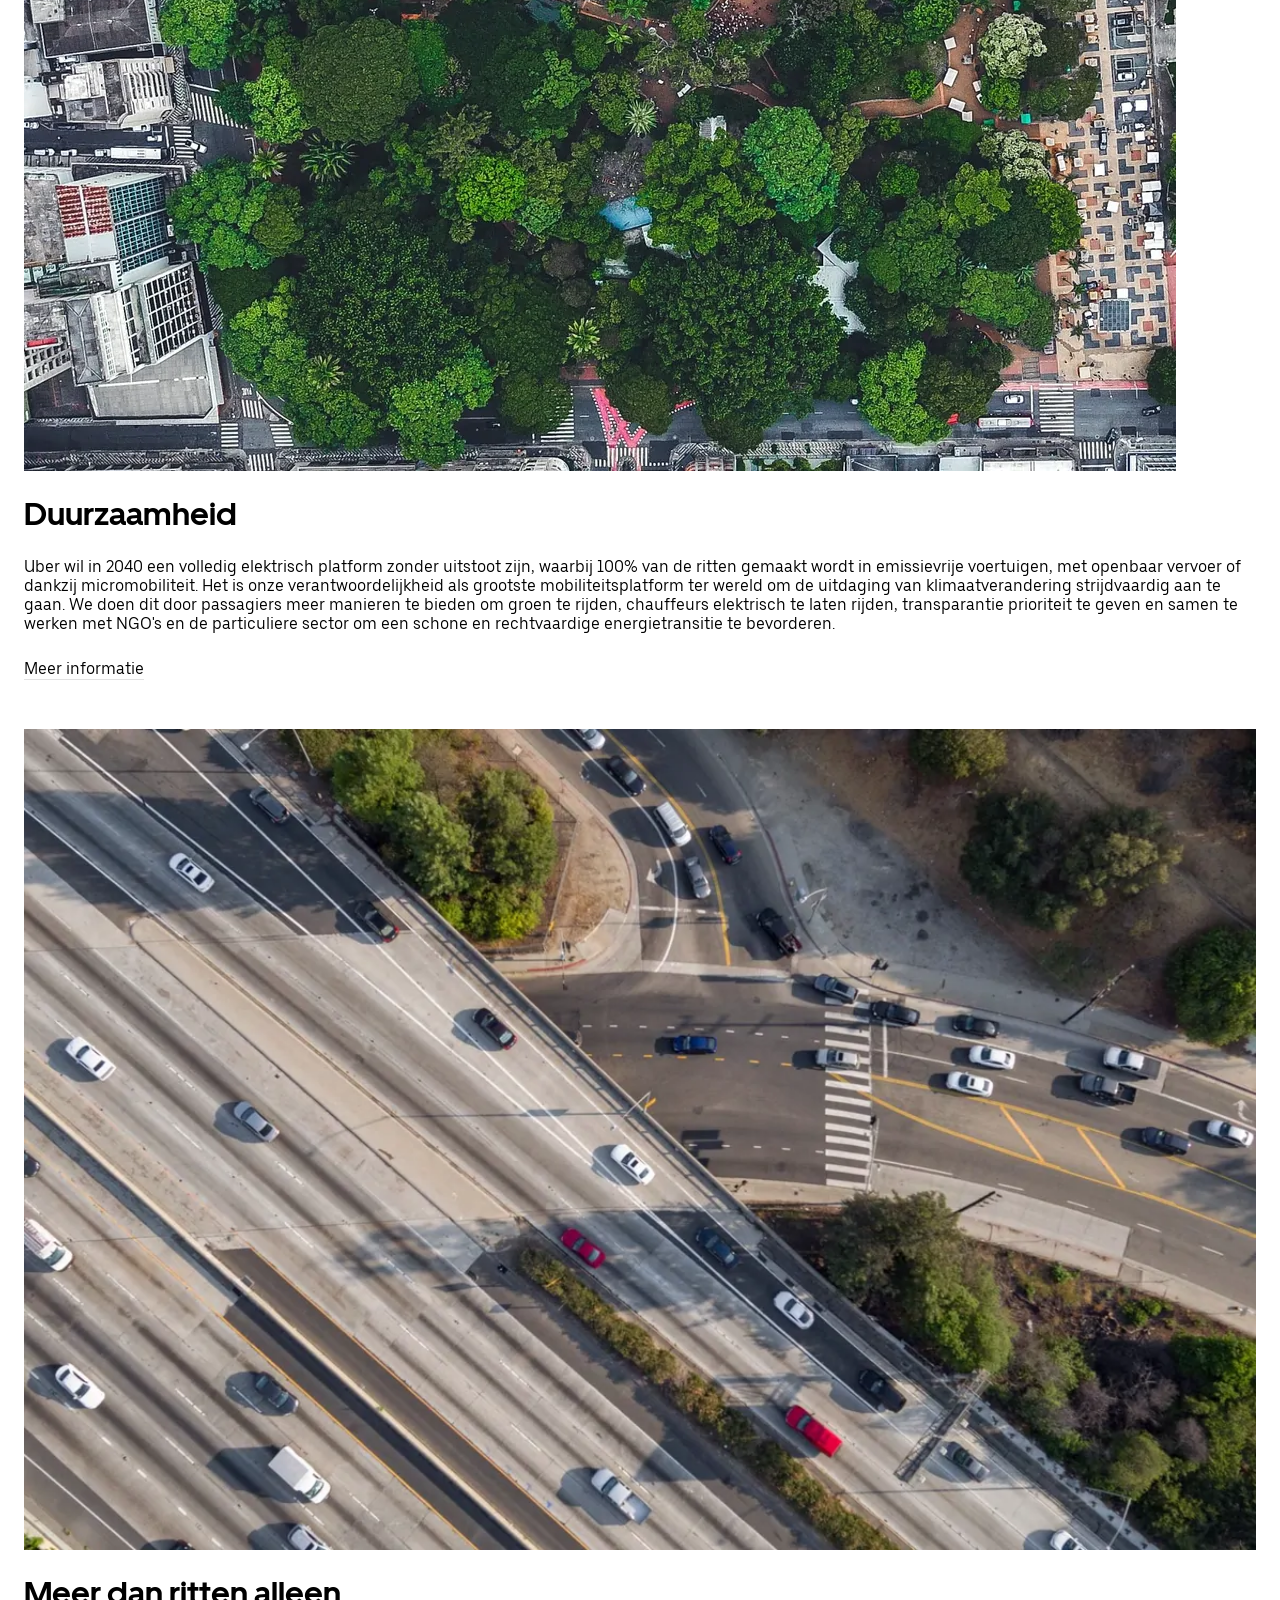
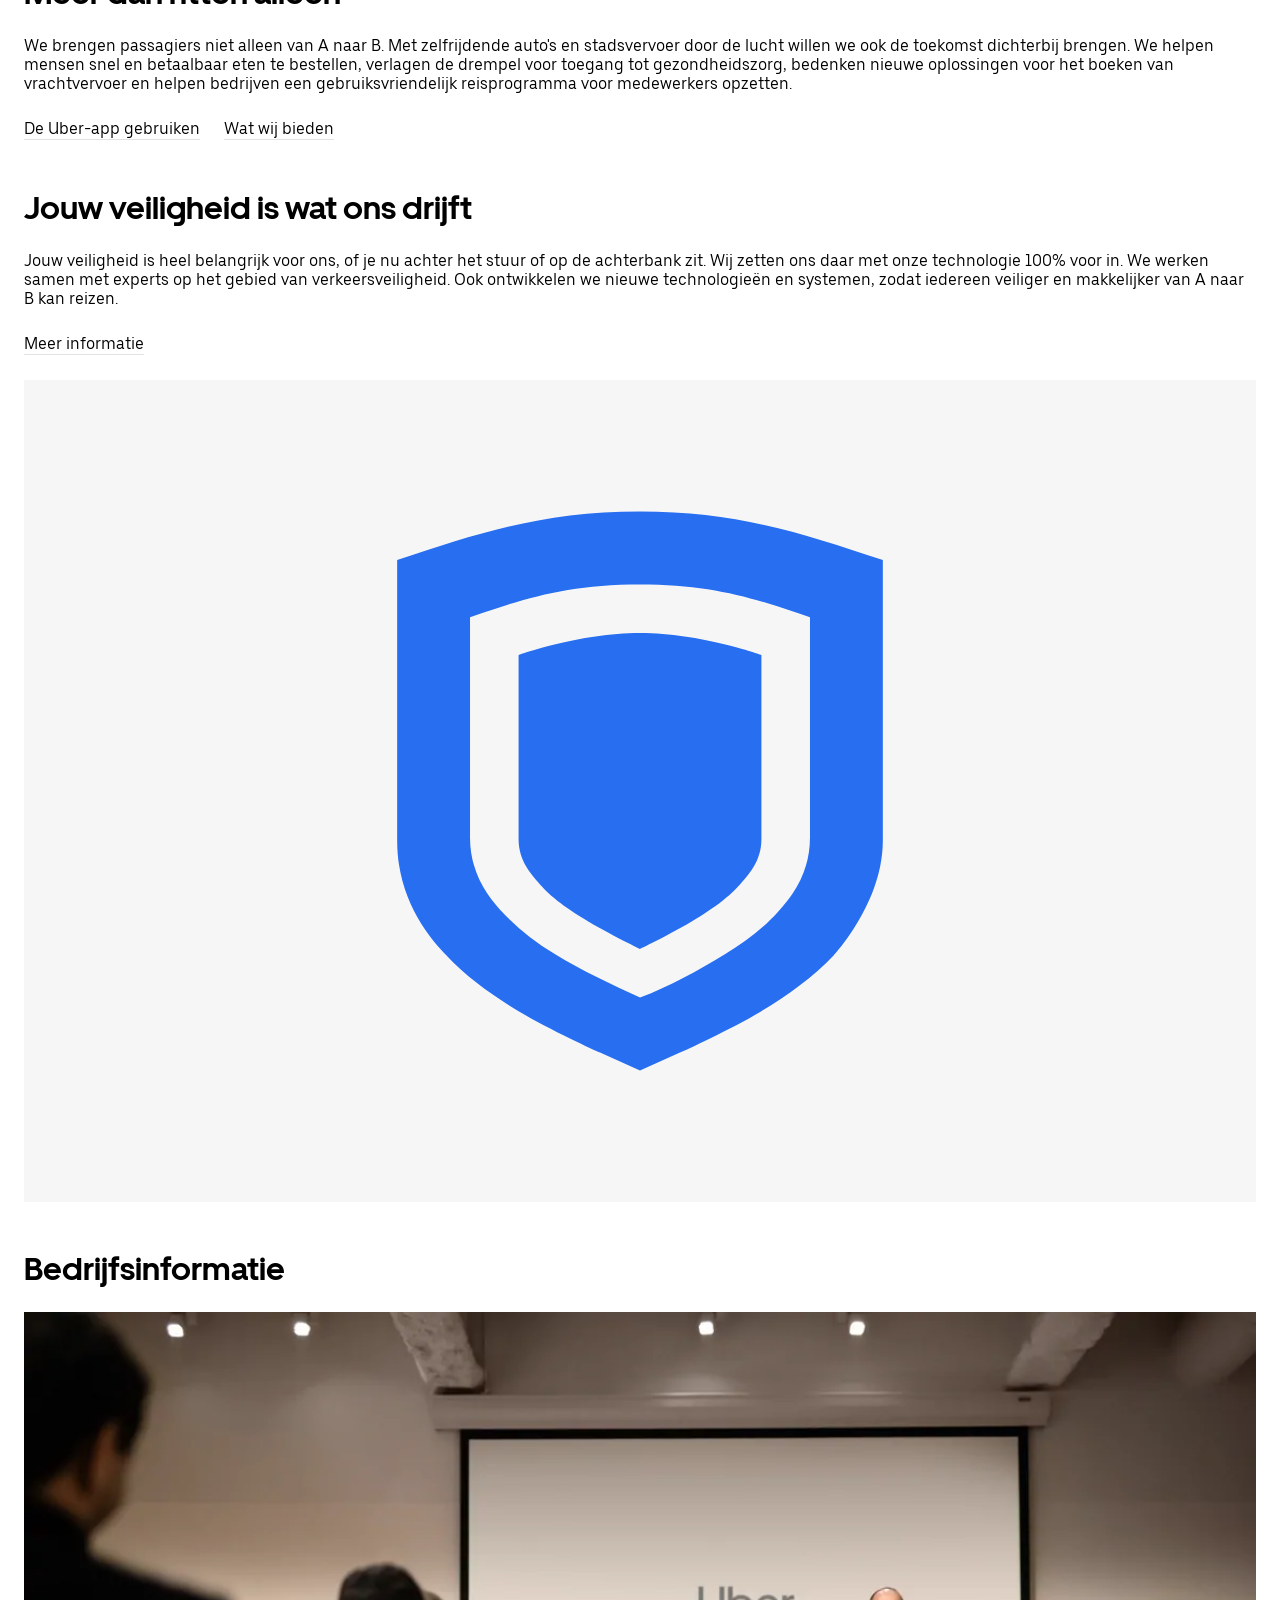
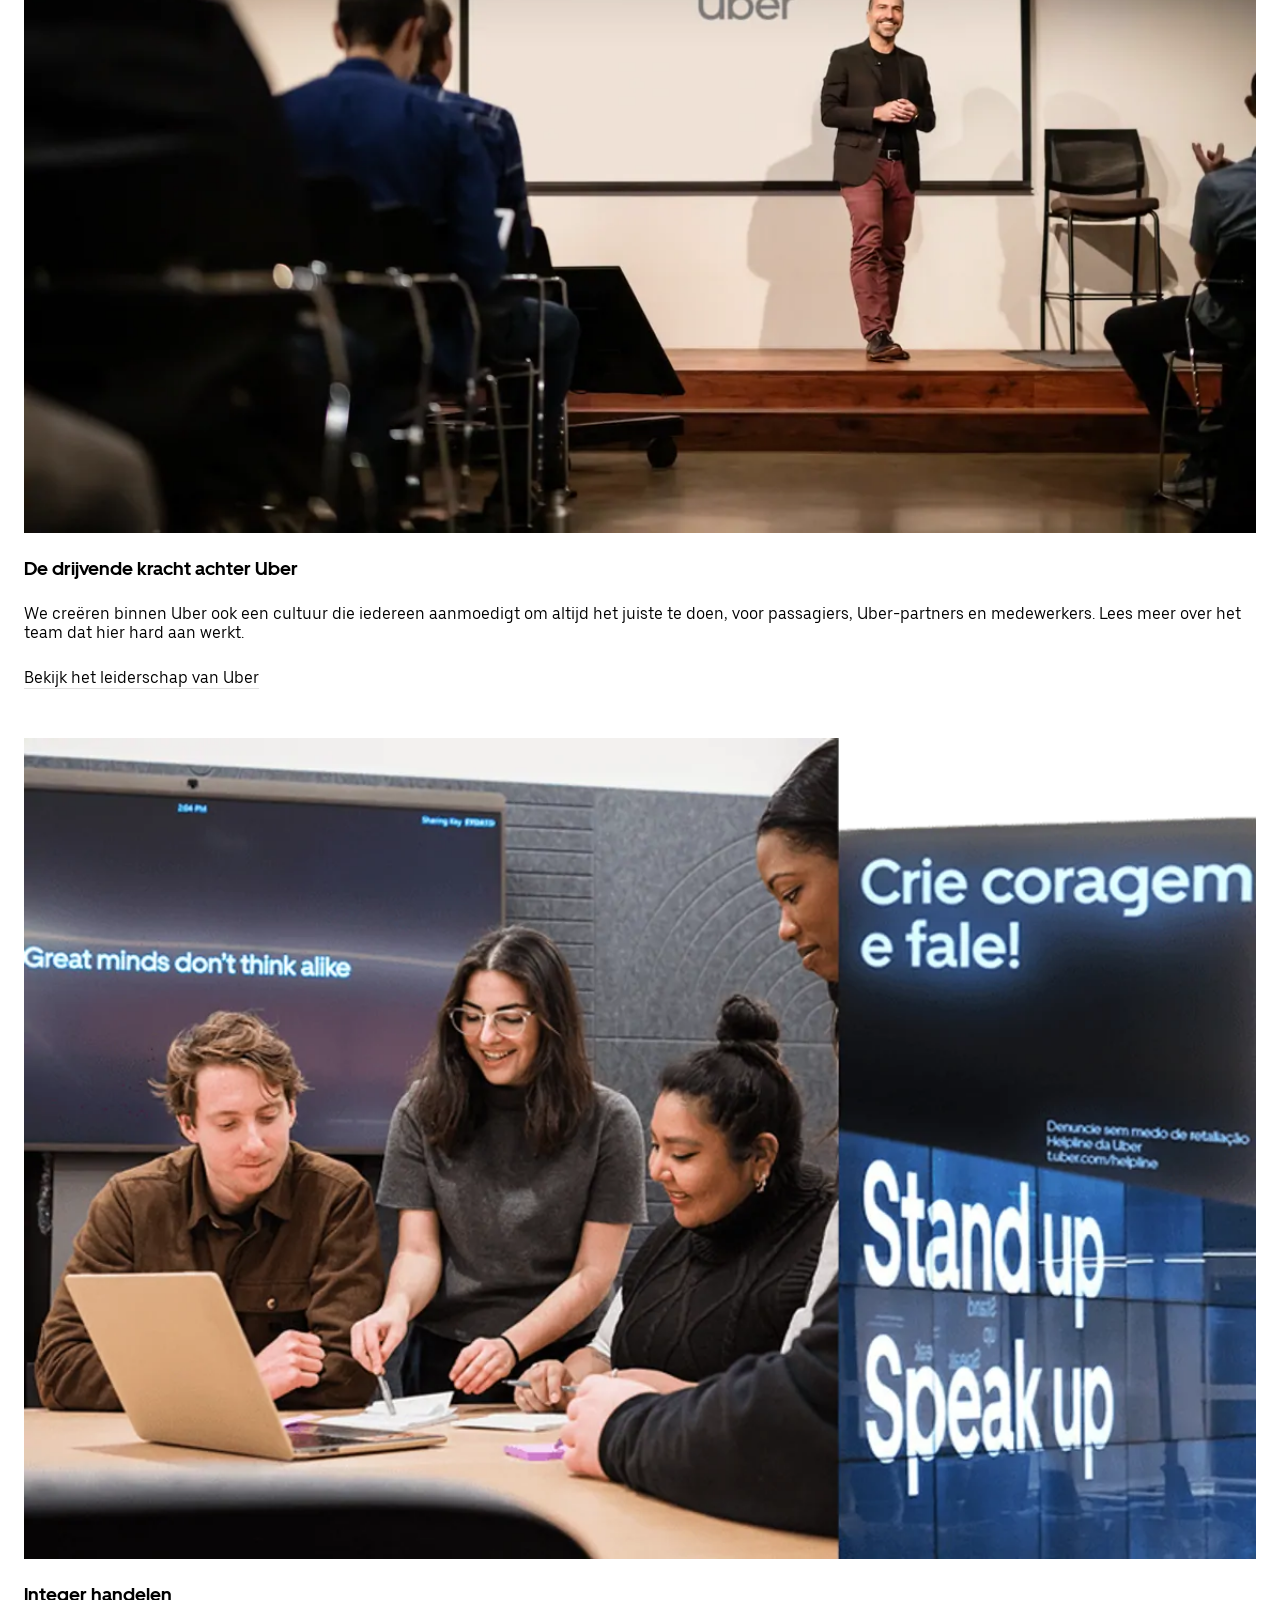
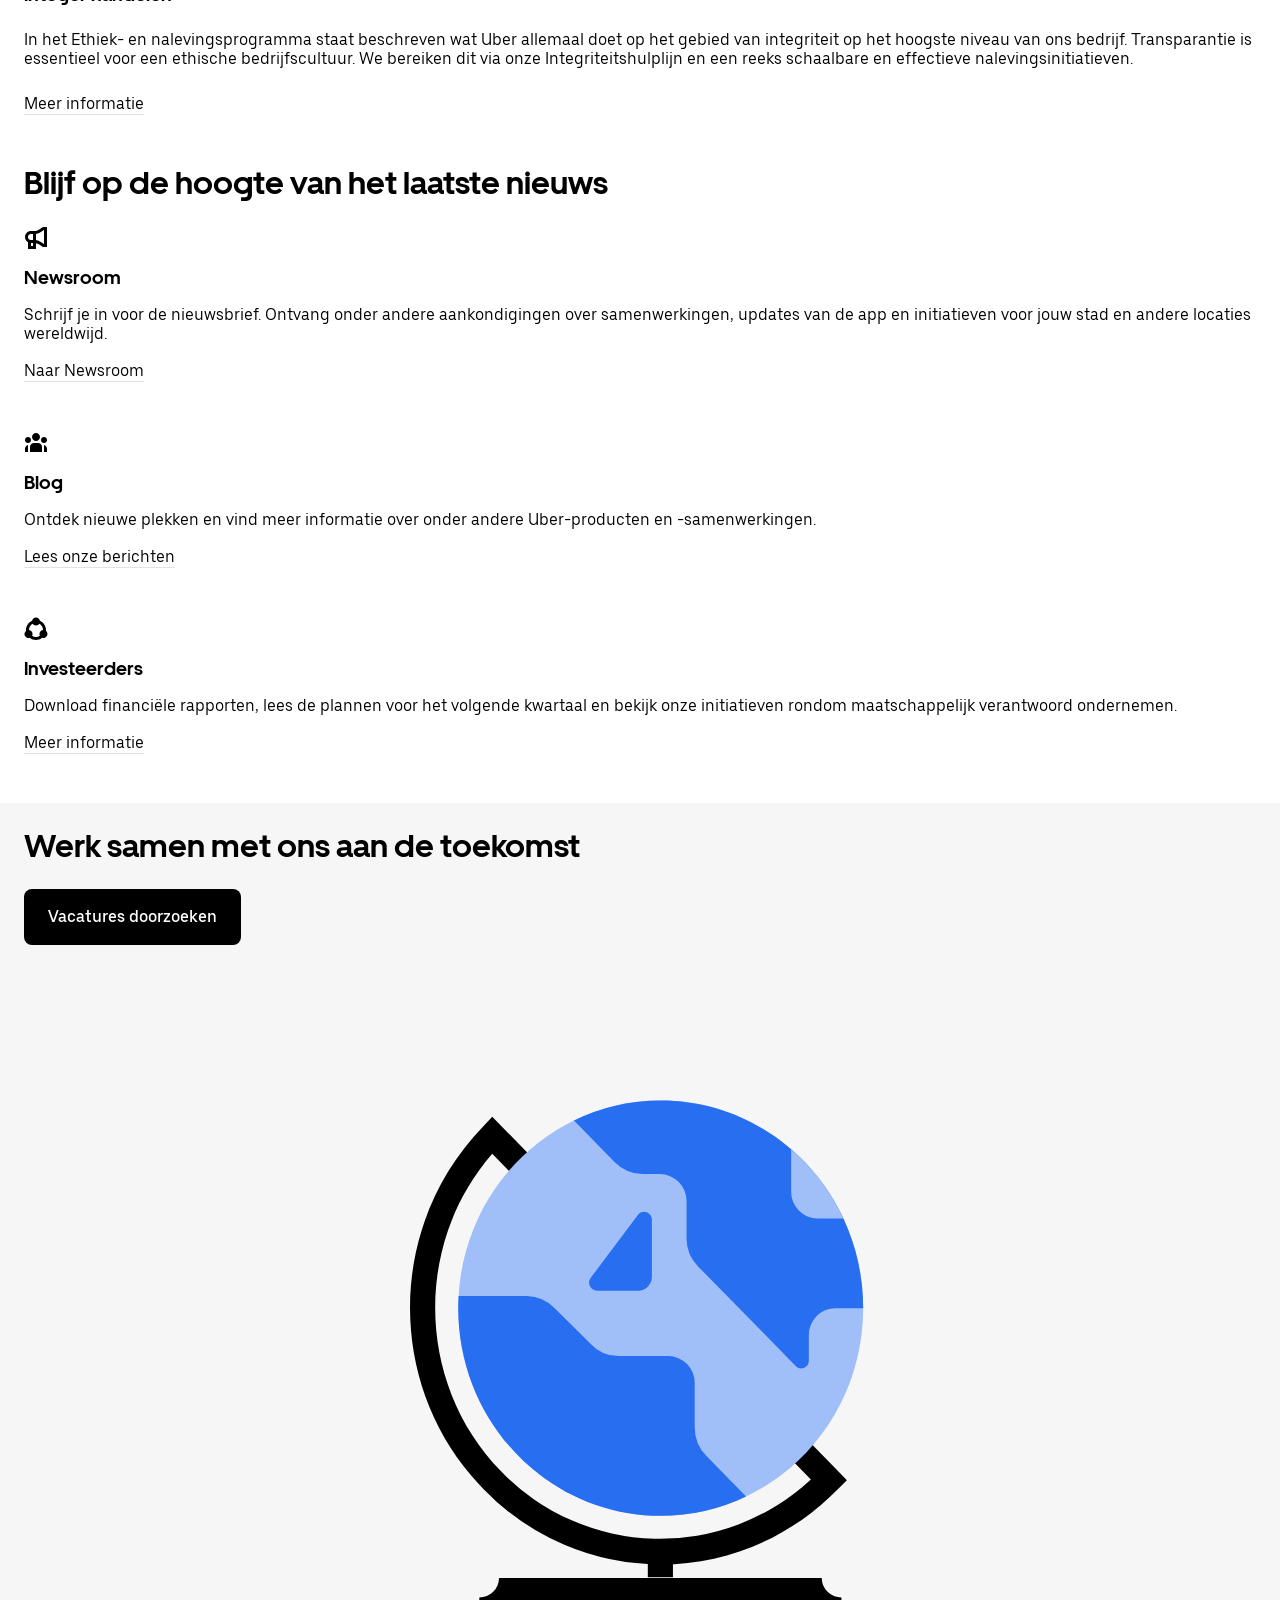
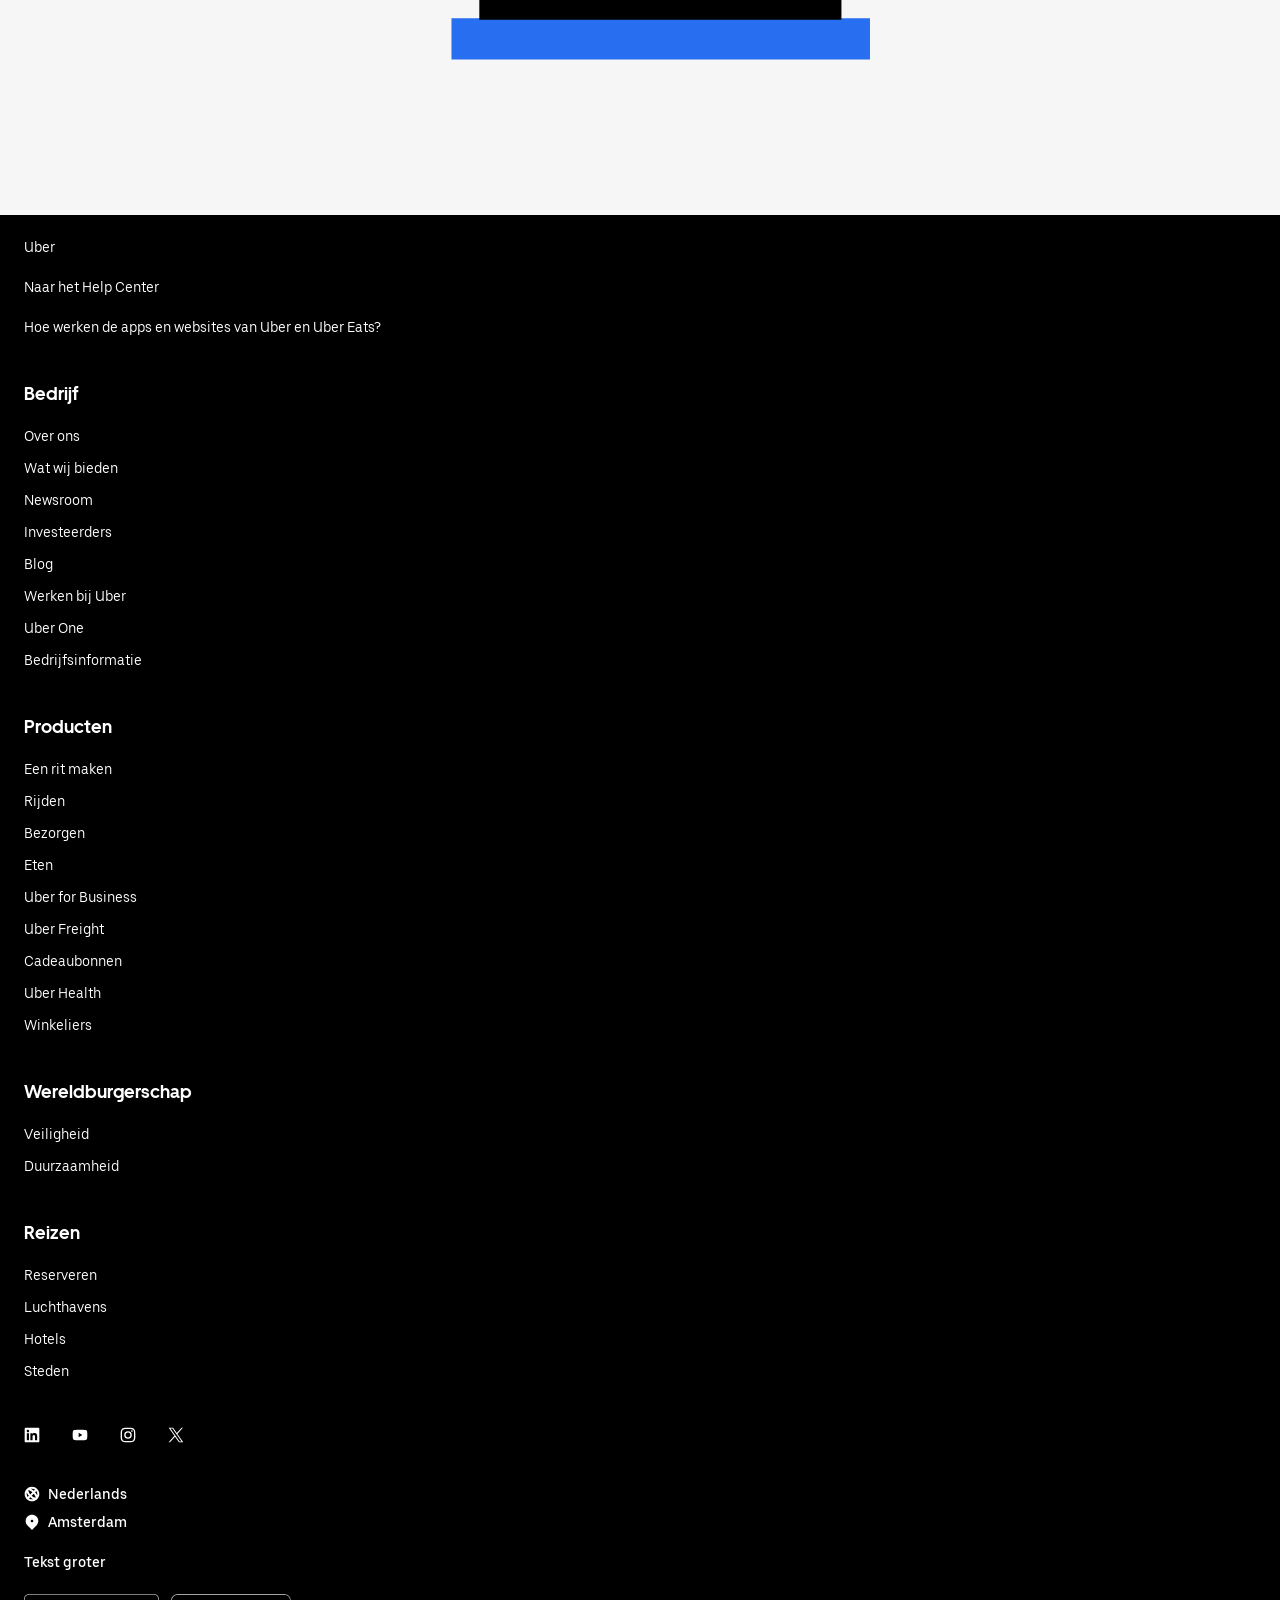
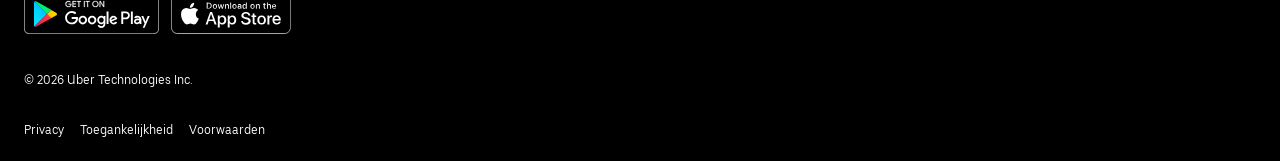
==== commit 5e6d7e5b: "laatste aanpassingen en code aangevuld" ====
--- a/overons.html
+++ b/overons.html
@@ -13,13 +13,14 @@
 </head>
 
 <body>
-
+    <!-- Header met navigatie, thema knop en menu knop -->
     <header>
         <nav>
             <a href="index.html">Uber</a>
             <a href="#">Inloggen</a>
             <a href="#">Aanmelden</a>
             <button type="button" aria-label="Donker thema">
+                <!-- Bron: Claude (AI), SVG van de maan en de zon -->
                 <svg viewBox="0 0 24 24" aria-hidden="true">
                     <path d="M21 12.8A9 9 0 1 1 11.2 3a7 7 0 0 0 9.8 9.8Z" fill="currentColor"></path>
                 </svg>
@@ -30,20 +31,34 @@
                         stroke="currentColor" stroke-width="2"></path>
                 </svg>
             </button>
+
+            <!-- Bron: FED Oefening JS 3-stap 2 - Hamburger menu (codepen.io/shooft/pen/qEOpvZK) -->
             <button type="button" aria-label="Menu">
                 <svg viewBox="0 0 24 24" aria-hidden="true">
                     <path d="M2 6h20v3H2V6Z" fill="currentColor"></path>
                     <path d="M2 15h20v3H2v-3Z" fill="currentColor"></path>
                 </svg>
+                <!-- Bron: Claude (AI), SVG van het kruisje -->
+                <svg viewBox="0 0 24 24" aria-hidden="true">
+                    <path d="M4 4l16 16M20 4L4 20" stroke="currentColor" stroke-width="3"></path>
+                </svg>
             </button>
+            <ul>
+                <li><a href="#">Rijden</a></li>
+                <li><a href="#">Bezorgen</a></li>
+                <li><a href="#">Bedrijven</a></li>
+                <li><a href="overons.html">Over ons</a></li>
+            </ul>
         </nav>
     </header>
 
     <main>
+        <!-- Article 1: titel Over ons met foto als achtergrond -->
         <article>
             <h1>Over ons</h1>
         </article>
 
+        <!-- Article 2: introductie -->
         <article>
             <h2>We werken aan een nieuwe manier om de wereld te verbeteren</h2>
             <p>Beweging is wat we aansturen. Dat zit in ons bloed, stroomt door onze aderen. Het is wat ons elke ochtend
@@ -53,6 +68,7 @@
             </p>
         </article>
 
+        <!-- Article 3: brief van de CEO met foto als achtergrond -->
         <article>
             <h2>Een brief van onze CEO</h2>
             <p>Lees hoe ons team hard werkt om iedereen op ons wereldwijde platform de technologie te bieden die hen
@@ -60,6 +76,7 @@
             <a href="#">Lees Dara's brief</a>
         </article>
 
+        <!-- Article 4: Duurzaamheid -->
         <article>
             <img src="images/bomen.webp" alt="Bomen">
             <h2>Duurzaamheid</h2>
@@ -72,6 +89,7 @@
             <a href="#">Meer informatie</a>
         </article>
 
+        <!-- Article 5: Meer dan ritten alleen -->
         <article>
             <img src="images/snelweg.webp" alt="snelweg">
             <h2>Meer dan ritten alleen</h2>
@@ -79,10 +97,11 @@
                 willen we ook de toekomst dichterbij brengen. We helpen mensen snel en betaalbaar eten te bestellen,
                 verlagen de drempel voor toegang tot gezondheidszorg, bedenken nieuwe oplossingen voor het boeken van
                 vrachtvervoer en helpen bedrijven een gebruiksvriendelijk reisprogramma voor medewerkers opzetten.</p>
-            <a href="#">De uber-app gebruiken</a>
+            <a href="#">De Uber-app gebruiken</a>
             <a href="#">Wat wij bieden</a>
         </article>
 
+        <!-- Article 6: Veiligheid -->
         <article>
             <h2>Jouw veiligheid is wat ons drijft</h2>
             <p>Jouw veiligheid is heel belangrijk voor ons, of je nu achter het stuur of op de achterbank zit. Wij
@@ -93,6 +112,7 @@
             <img src="images/schild.svg" alt="Schild">
         </article>
 
+        <!-- Article 7: Bedrijfsinformatie -->
         <article>
             <h2>Bedrijfsinformatie</h2>
             <img src="images/uberpresentatie.webp" alt="Presentatie van Uber">
@@ -101,6 +121,8 @@
                 passagiers, Uber-partners en medewerkers. Lees meer over het team dat hier hard aan werkt.</p>
             <a href="#">Bekijk het leiderschap van Uber</a>
         </article>
+
+        <!-- Article 8: Integer handelen -->
         <article>
             <img src="images/ubercollegas.webp" alt="Collega's van Uber">
             <h3>Integer handelen</h3>
@@ -111,14 +133,15 @@
             <a href="#">Meer informatie</a>
         </article>
 
+        <!-- Article 9: laatste nieuws -->
         <article>
             <h2>Blijf op de hoogte van het laatste nieuws</h2>
             <ul>
                 <li>
                     <img src="images/megafoon.svg" alt="Newsroom">
                     <h3>Newsroom</h3>
-                    <p>Schrijf je in voor de nieuwsbrief
-                        ontvang onder andere aankondigingen over samenwerkingen, updates van de app en initiatieven voor
+                    <p>Schrijf je in voor de nieuwsbrief.
+                        Ontvang onder andere aankondigingen over samenwerkingen, updates van de app en initiatieven voor
                         jouw stad en andere locaties wereldwijd.</p>
                     <a href="#">Naar Newsroom</a>
                 </li>
@@ -142,6 +165,7 @@
             </ul>
         </article>
 
+        <!-- Article 10: vacatures -->
         <article>
             <h2>Werk samen met ons aan de toekomst</h2>
             <a href="#">Vacatures doorzoeken</a>
@@ -150,6 +174,7 @@
 
     </main>
 
+    <!-- Footer met links, social media en de knop Tekst groter -->
     <footer>
 
         <a href="#">Uber</a>
--- a/styles/style.css
+++ b/styles/style.css
@@ -1,18 +1,25 @@
 /*********/
 /* FONTS */
 /*********/
+
+/* Fonts van Uber: Uber Move en Uber Move Text */
+/* Bron: Claude (AI), uitleg en hulp. Uitleg @font-face: MDN */
+
+/* Laad het gewone font (dikte 400) uit de map fonts */
 @font-face {
 	font-family: "Uber Move Text";
 	src: url("../fonts/UberMoveText-Regular.woff2") format("woff2");
 	font-weight: 400;
 }
 
+/* Laad het iets dikkere font (dikte 500) uit de map fonts */
 @font-face {
 	font-family: "Uber Move Text";
 	src: url("../fonts/UberMoveText-Medium.woff2") format("woff2");
 	font-weight: 500;
 }
 
+/* Laad het dikke font voor de koppen (dikte 700) uit de map fonts */
 @font-face {
 	font-family: "Uber Move";
 	src: url("../fonts/UberMove-Bold.woff2") format("woff2");
@@ -26,6 +33,7 @@
   box-sizing:border-box;  
 }
 
+/* Plaatjes worden nooit breder dan hun ruimte */
 img {
 	max-width: 100%;
 }
@@ -33,17 +41,19 @@
 /*********************/
 /* CUSTOM PROPERTIES */
 /*********************/
+/* Bron: Claude (AI), uitleg en hulp */
+
+/* Kleuren van het lichte thema */
 :root {
-	/* startje */
 	--color-text:#000;
 	--color-background:#fff;
 	--color-surface:#f3f3f3;
 	--color-border: #e2e2e2;
 	--color-surface-light: #f6f6f6;
 	--color-on-image: #fff;
-
-}
-
+}
+
+/* Kleuren van het donker thema, JavaScript zet de class "donker-thema" op de body */
 body.donker-thema {
 	--color-text: #fff;
 	--color-background: #000;
@@ -53,6 +63,7 @@
 	color-scheme: dark;
 }
 
+/* Zorg dat de header en footer zwart blijven in het donker thema */
 body.donker-thema header,
 body.donker-thema footer {
 	--color-text: #000;
@@ -63,7 +74,10 @@
 /* JOUW STYLING */
 /****************/
 
-/* jouw code */
+/* Bron: Claude (AI), uitleg en hulp bij de CSS hieronder */
+/* Uitleg flexbox en nth-of-type: W3Schools */
+
+/* Geef de pagina het Uber-font, de tekstkleur en de achtergrondkleur */
 body {
 	margin: 0;
 	font-family: "Uber Move Text", system-ui, sans-serif;
@@ -71,80 +85,205 @@
 	background-color: var(--color-background);
 }
 
+/* Maak alle tekst 25% groter als JavaScript de class "grote-tekst" op html zet */
 html.grote-tekst {
 	font-size: 125%;
 }
 
-body.donker-thema article:nth-of-type(5) img {
-	filter: invert(1);
-}
-
-header {
-	background-color: var(--color-text);
-}
-
-header a {
-	color: var(--color-background);
-	text-decoration: none;
-	font-weight: 500;
-}
-
-nav {
-	display: flex;
-	gap: 1rem;
-	padding: 1.5rem;
-	align-items: center;
-}
-
-nav a:first-child {
-	margin-right: auto;
-	font-size: 1.5rem;
-	font-weight: 400;
-}
-
-nav a:last-of-type {
-	background-color: var(--color-background);
+/* Geef links dezelfde kleur als de tekst */
+a {
 	color: var(--color-text);
-	padding: 0.5rem 1rem;
-	border-radius: 2rem;
-}
-
-nav button {
-	background-color: transparent;
-	border: none;
-	color: var(--color-background);
-}
-
-nav svg {
-	width: 1.5rem;
-}
-
-main {
-	padding: 1.5rem;
-	display: flex;
-	flex-direction: column;
-	gap: 3rem;
-}
-
+}
+
+/* Laat een handje zien als je over een knop gaat */
+button {
+	cursor: pointer;
+}
+
+/* Geef de koppen het dikke Uber-font */
 h1, h2, h3 {
 	font-family: "Uber Move", system-ui, sans-serif;
 	font-weight: 700;
 	margin: 0;
 }
 
+/* Maak de h1 het grootst */
 h1 {
 	font-size: 2.25rem;
 	line-height: 1.2;
 }
 
+/* Maak de h2 iets kleiner dan de h1 */
 h2 {
 	font-size: 2rem;
 }
 
+/* Haal de ruimte om de h4 weg */
 h4 {
 	margin: 0;
 }
 
+/* Laat een rand zien om links en knoppen als je met Tab door de pagina gaat */
+/* Uitleg :focus-visible: MDN */
+a:focus-visible,
+button:focus-visible {
+	outline: 0.15rem solid var(--color-text);
+	outline-offset: 0.2rem;
+}
+
+/* Maak die rand wit in de zwarte header en footer, anders zie je hem niet */
+header a:focus-visible,
+header button:focus-visible,
+footer a:focus-visible,
+footer button:focus-visible {
+	outline-color: var(--color-background);
+}
+
+/* Maak links en knoppen iets lichter als je erover gaat */
+a:hover,
+button:hover {
+	opacity: 0.8;
+}
+
+/* Maak links en knoppen nog iets lichter als je erop drukt */
+a:active,
+button:active {
+	opacity: 0.6;
+}
+
+/* Laat kleuren zacht veranderen in plaats van in een keer */
+* {
+	transition: background-color 0.3s, color 0.3s, opacity 0.2s;
+}
+
+/* Maak de header een zwarte balk */
+header {
+	background-color: var(--color-text);
+}
+
+/* Maak de links in de header wit en zonder streepje */
+header a {
+	color: var(--color-background);
+	text-decoration: none;
+	font-weight: 500;
+	font-size: 0.875rem;
+}
+
+/* Zet alles in de navigatie naast elkaar */
+nav {
+	display: flex;
+	gap: 0.5rem;
+	padding: 1.5rem 1rem;
+	align-items: center;
+	flex-wrap: wrap;
+	justify-content: flex-end;
+}
+
+/* Zet het logo Uber links, margin-right: auto duwt de rest naar rechts */
+nav > a:first-child {
+	margin-right: auto;
+	font-size: 1.25rem;
+	font-weight: 400;
+}
+
+/* Maak Aanmelden een witte knop met ronde hoeken */
+nav > a:last-of-type {
+	background-color: var(--color-background);
+	color: var(--color-text);
+	padding: 0.5rem 0.75rem;
+	border-radius: 2rem;
+}
+
+/* Haal de achtergrond en rand van de knoppen in de navigatie weg */
+nav button {
+	background-color: transparent;
+	border: none;
+	color: var(--color-background);
+	padding: 0;
+}
+
+/* Geef de icoontjes in de navigatie een vaste breedte */
+nav svg {
+	width: 1.5rem;
+}
+
+/* Verberg het zonnetje, normaal zie je het maantje */
+nav button:first-of-type svg:last-child {
+	display: none;
+}
+
+/* Verberg het maantje in het donker thema */
+body.donker-thema nav button:first-of-type svg:first-child {
+	display: none;
+}
+
+/* Laat het zonnetje zien in het donker thema */
+body.donker-thema nav button:first-of-type svg:last-child {
+	display: block;
+}
+
+/* Bron: FED Oefening JS 3-stap 2 - Hamburger menu (codepen.io/shooft/pen/qEOpvZK), en Claude (AI) uitleg en hulp */
+/* Menu knop: normaal zie je de streepjes, het kruisje is verborgen */
+  nav button:last-of-type svg:last-child {
+	display: none;
+}
+
+/* Als het menu open is: streepjes verbergen... */
+nav.toonMenu button:last-of-type svg:first-child {
+	display: none;
+}
+
+/* en het kruisje laten zien */
+nav.toonMenu button:last-of-type svg:last-child {
+	display: block;
+}
+
+/* Het menu ligt over het hele scherm, maar staat eerst rechts buiten beeld */
+/* visibility: hidden zorgt dat je er met Tab niet naartoe kunt als het dicht is */
+nav ul {
+	position: fixed;
+	top: 0;
+	right: 0;
+	bottom: 0;
+	left: 0;
+	translate: 100% 0;
+	visibility: hidden;
+	transition: translate 0.3s, visibility 0.3s;
+	margin: 0;
+	padding: 6rem 1.5rem 1.5rem;
+	list-style: none;
+	display: flex;
+	flex-direction: column;
+	gap: 1.5rem;
+	background-color: var(--color-text);
+}
+
+/* Als de nav de class toonMenu heeft, schuift het menu in beeld */
+nav.toonMenu ul {
+	translate: 0 0;
+	visibility: visible;
+}
+
+/* De menu knop ligt boven het menu, zodat je hem kunt blijven zien en aanklikken */
+nav button:last-of-type {
+	position: relative;
+	z-index: 1;
+}
+
+/* Grote links in het menu */
+nav ul a {
+	font-size: 1.5rem;
+}
+
+/* Zet alle blokken in main onder elkaar met ruimte ertussen */
+main {
+	padding: 1.5rem;
+	display: flex;
+	flex-direction: column;
+	gap: 3rem;
+}
+
+/* Laat de knop Stad wijzigen eruitzien als onderstreepte tekst */
 main p button {
 	background-color: transparent;
 	border: none;
@@ -152,16 +291,19 @@
 	font: inherit;
 }
 
+/* Geef het icoontje bij Stad wijzigen een kleine breedte */
 main p svg {
 	width: 1rem;
 }
 
+/* Zet de velden van het formulier onder elkaar */
 form {
 	display: flex;
 	flex-direction: column;
 	gap: 0.75rem;
 }
 
+/* Maak de invoervelden grijs met ronde hoeken */
 input {
 	background-color: var(--color-surface);
 	border: none;
@@ -171,6 +313,12 @@
 	color: var(--color-text);
 }
 
+/* Laat een rand zien als je in een invoerveld klikt */
+input:focus {
+	outline: 0.15rem solid var(--color-text);
+}
+
+/* Maak de knop Raadpleeg de prijzen zwart */
 button[type="submit"]{
 	background-color: var(--color-text);
 	color: var(--color-background);
@@ -182,17 +330,7 @@
 	margin-top: 0.75rem;
 }
 
-form div button{
-	background-color: transparent;
-	border: none;
-	color: var(--color-text);
-}
-
-form svg {
-	width: 1rem;
-	flex-shrink: 0;
-}
-
+/* Zet het icoon en het invoerveld naast elkaar in een grijs vlak */
 form div {
 	display: flex;
 	align-items: center;
@@ -202,103 +340,94 @@
 	gap: 1rem;
 }
 
+/* Laat het invoerveld alle ruimte nemen die over is */
 form div input {
 	flex-grow: 1;
 	min-width: 0;
-
-}
-
-input:focus {
-	outline: 0.15rem solid var(--color-text);
-}
-
+}
+
+/* Haal de achtergrond en rand van de knoppen in het formulier weg */
+form div button{
+	background-color: transparent;
+	border: none;
+	color: var(--color-text);
+}
+
+/* Zorg dat de icoontjes in het formulier niet kleiner worden gedrukt */
+form svg {
+	width: 1rem;
+	flex-shrink: 0;
+}
+
+/* Geef het grijze vlak een rand als het invoerveld erin actief is */
+/* Uitleg :has(): MDN */
 form div:has(input:focus) {
 	outline: 0.15rem solid var(--color-text);
 }
 
+/* Haal de eigen rand van het invoerveld weg, anders zie je er twee */
 form div input:focus {
 	outline: none;
 }
 
-a:focus-visible,
-button:focus-visible {
-	outline: 0.15rem solid var(--color-text);
-	outline-offset: 0.2rem;
-}
-
-header a:focus-visible,
-header button:focus-visible,
-footer a:focus-visible,
-footer button:focus-visible {
-	outline-color: var(--color-background);
-}
-
-button {
-	cursor: pointer;
-}
-
-a:hover,
-button:hover {
-	opacity: 0.8;
-}
-
-a:active,
-button:active {
-	opacity: 0.6;
-}
-
+/* Zet alles in een article onder elkaar met ruimte ertussen */
+article {
+	display: flex;
+	flex-direction: column;
+	gap: 1.5rem;
+}
+
+/* Haal de ruimte om de tekst in een article weg */
+article p {
+	margin: 0;
+}
+
+/* Geef de links een grijs streepje eronder */
+article a {
+	text-decoration-color: var(--color-border);
+	text-underline-offset: 0.3rem;
+	line-height: 1.5;
+}
+
+/* Maak het streepje donker als je over de link gaat */
 article a:hover {
 	text-decoration-color: var(--color-text);
 }
 
-* {
-	transition: background-color 0.3s, color 0.3s, opacity 0.2s;
-}
-
-a {
-	color: var(--color-text);
-}
-
-article {
-	display: flex;
-	flex-direction: column;
-	gap: 1.5rem;
-}
-
-article a {
-	text-decoration-color: var(--color-border);
-	text-underline-offset: 0.5rem;
-}
-
+/* Zet de kaartjes van Ontdek in 3 kolommen */
 article ul {
 	list-style: none;
 	padding: 0;
 	margin: 0;
 	display: grid;
 	grid-template-columns: 1fr 1fr 1fr;
-	gap: 1rem;
-}
-
+	gap: 0.5rem;
+}
+
+/* Maak van elke link een grijs kaartje met het plaatje boven de tekst */
 article li a {
 	display: flex;
 	flex-direction: column;
 	align-items: center;
 	background-color: var(--color-surface);
 	border-radius: 1rem;
-	padding: 1rem;
+	padding: 1rem 0.25rem;
 	text-decoration: none;
 }
 
+/* Geef de plaatjes in de kaartjes een vaste breedte */
 article li img {
 	width: 4rem;
 }
 
+/* Maak de tekst in de kaartjes klein en iets dikker */
 article li p {
 	margin: 0;
 	font-size: 0.875rem;
 	font-weight: 500;
 }
 
+/* Maak Inloggen op je account en twee keer Aan de slag zwarte knoppen */
 article:nth-of-type(3) a:first-of-type,
 article:nth-of-type(7) a:first-of-type,
 article:nth-of-type(8) a:first-of-type {
@@ -311,11 +440,13 @@
 	font-weight: 500;
 }
 
+/* Zet de knoppen van Plannen voor later naast elkaar */
 article:nth-of-type(4) {
 	flex-direction: row;
 	flex-wrap: wrap;
 }
 
+/* Geef de koppen en het formulier van Plannen voor later een eigen regel */
 article:nth-of-type(4) h2,
 article:nth-of-type(4) h3,
 article:nth-of-type(4) h4,
@@ -323,6 +454,7 @@
 	width: 100%;
 }
 
+/* Maak de knoppen Uber Reserve en Huren grijs met ronde hoeken */
 article:nth-of-type(4) button[type="button"] {
 	background-color: var(--color-surface);
 	color: var(--color-text);
@@ -333,23 +465,28 @@
 	font-weight: 500;
 }
 
+/* Maak Uber Reserve zwart, omdat die gekozen is */
 article:nth-of-type(4) button[type="button"]:first-of-type {
 	background-color: var(--color-text);
 	color: var(--color-background);
 }
 
-article p {
-	margin: 0;
-}
-
+/* Maak de knop Raadpleeg de prijzen hier over de hele breedte */
+article:nth-of-type(4) button[type="submit"] {
+	align-self: stretch;
+}
+
+/* Maak de icoontjes bij Voordelen klein */
 article:nth-of-type(5) img {
 	width: 1.5rem;
 }
 
-article:nth-of-type(4) button[type="submit"] {
-	align-self: stretch;
-}
-
+/* Maak de icoontjes wit in het donker thema, invert draait de kleuren om */
+body.donker-thema article:nth-of-type(5) img {
+	filter: invert(1);
+}
+
+/* Maak de knop Amsterdam zwart met ronde hoeken en icoontjes ernaast */
 article:nth-of-type(6) button {
 	display: flex;
 	align-items: center;
@@ -363,10 +500,13 @@
 	font: inherit;
 }
 
+/* Geef de icoontjes in de knop Amsterdam een kleine breedte */
 article:nth-of-type(6) svg {
 	width: 1rem;
 }
 
+/* Uber for Business: twee links naast elkaar */
+/* de div is er alleen voor de styling */
 article:nth-of-type(8) div {
 	display: flex;
 	flex-wrap: wrap;
@@ -374,11 +514,13 @@
 	gap: 1.5rem;
 }
 
+/* Geef het blok Het is makkelijker in de apps een grijze achtergrond */
 article:nth-of-type(9) {
 	background-color: var(--color-surface);
 	padding: 1.5rem;
 }
 
+/* Zet het logo, de titel en de pijl van de app kaartjes naast elkaar */
 article:nth-of-type(9) a {
 	display: flex;
 	align-items: center;
@@ -389,19 +531,23 @@
 	text-decoration: none;
 }
 
+/* Geef de app logo's een vaste breedte */
 article:nth-of-type(9) img {
 	width: 4rem;
 }
 
+/* Laat de titel alle vrije ruimte nemen, zo komt de pijl helemaal rechts */
 article:nth-of-type(9) h3 {
 	flex-grow: 1;
 	margin: 0;
 }
 
+/* Geef de pijltjes in de app kaartjes een vaste breedte */
 article:nth-of-type(9) svg {
 	width: 1.5rem;
 }
 
+/* Maak de footer een zwart vlak en zet alles onder elkaar */
 footer {
 	background-color: var(--color-text);
 	color: var(--color-background);
@@ -412,16 +558,19 @@
 	font-size: 0.875rem;
 }
 
+/* Maak de links in de footer wit en zonder streepje */
 footer a {
 	color: var(--color-background);
 	text-decoration: none;
 }
 
+/* Maak de koppen in de footer kleiner */
 footer h2 {
 	font-size: 1.125rem;
 	margin-top: 1.5rem;
 }
 
+/* Zet de lijstjes in de footer onder elkaar, zonder bolletjes */
 footer ul {
 	list-style: none;
 	padding: 0;
@@ -431,21 +580,25 @@
 	gap: 1rem;
 }
 
+/* Geef de icoontjes in de footer een kleine breedte die zacht kan veranderen */
 footer svg {
 	width: 1rem;
 	transition: width 0.2s;
 }
 
+/* Zet de social media icoontjes (5e lijst) naast elkaar */
 footer ul:nth-of-type(5) {
 	flex-direction: row;
 	gap: 2rem;
 	margin-top: 1.5rem;
 }
 
+/* Maak een social media icoontje iets groter als je erover gaat */
 footer ul:nth-of-type(5) a:hover svg {
 	width: 1.25rem;
 }
 
+/* Laat de knoppen Nederlands, Amsterdam en Tekst groter eruitzien als tekst */
 footer button {
 	display: flex;
 	align-items: center;
@@ -459,41 +612,35 @@
 	font-weight: 500;
 }
 
+/* Geef de knop Nederlands wat ruimte erboven */
+footer button:first-of-type {
+	margin-top: 1rem;
+}
+
+/* Zet de knop Amsterdam dichter onder Nederlands */
+footer button:nth-of-type(2) {
+	margin-top: -0.75rem;
+}
+
+/* Zet de app logo's (6e lijst) naast elkaar */
 footer ul:nth-of-type(6) {
 	flex-direction: row;
 	gap: 0.75rem;
 }
 
+/* Geef de app logo's in de footer een vaste hoogte */
 footer ul:nth-of-type(6) img {
 	height: 2.5rem;
 }
 
+/* Maak de copyright tekst klein */
 footer p {
 	font-size: 0.75rem;
 }
 
+/* Zet Privacy, Toegankelijkheid en Voorwaarden (7e lijst) naast elkaar */
 footer ul:nth-of-type(7) {
 	flex-direction: row;
 	gap: 1rem;
 	font-size: 0.75rem;
 }
-
-footer button:first-of-type {
-	margin-top: 1rem;
-}
-
-footer button:nth-of-type(2) {
-	margin-top: -0.75rem;
-}
-
-nav button:first-of-type svg:last-child {
-	display: none;
-}
-
-body.donker-thema nav button:first-of-type svg:first-child {
-	display: none;
-}
-
-body.donker-thema nav button:first-of-type svg:last-child {
-	display: block;
-}
--- a/styles/overons.css
+++ b/styles/overons.css
@@ -1,3 +1,9 @@
+/* Bron: Claude (AI), uitleg en hulp bij deze CSS */
+/* Uitleg nth-of-type: W3Schools */
+
+/* Grote foto van mevrouw met kind als achtergrond bij "Over ons" */
+/* De foto is de achtergrond, de titel staat onderaan */
+/* Door de negatieve marge komt de foto helemaal tot aan de rand van het scherm */
 article:first-of-type {
 	background-image: url("../images/mevrouwmetkind.jpg");
 	background-size: cover;
@@ -9,6 +15,8 @@
 	color: var(--color-on-image);
 }
 
+/* Foto van de CEO met tekst erop */
+/* De foto is de achtergrond, de tekst staat in het midden */
 article:nth-of-type(3) {
 	background-image: url("../images/ceouber.jpg");
 	background-size: cover;
@@ -20,6 +28,8 @@
 	color: var(--color-on-image);
 }
 
+/* Zwarte knoppen "Lees Dara's brief" en "Vacatures doorzoeken" */
+/* Met de komma krijgen beide knoppen dezelfde stijl */
 article:nth-of-type(3) a,
 article:nth-of-type(10) a {
 	align-self: flex-start;
@@ -31,17 +41,28 @@
 	font-weight: 500;
 }
 
+/* Twee links naast elkaar bij "Meer dan ritten alleen" */
+/* Alles komt naast elkaar te staan, en wat niet past gaat naar de volgende regel */
 article:nth-of-type(5) {
 	flex-direction: row;
 	flex-wrap: wrap;
 }
 
+/* Foto, kop en tekst zijn 100% breed, dus die krijgen elk een eigen regel */
 article:nth-of-type(5) img,
 article:nth-of-type(5) h2,
 article:nth-of-type(5) p {
 	width: 100%;
 }
 
+/* Snelweg foto blijft normaal in het donker thema */
+/* style.css draait plaatjes in dit article om, dat zet ik hier uit */
+body.donker-thema article:nth-of-type(5) img {
+	filter: none;
+}
+
+/* Gewone links in plaats van zwarte knoppen bij Bedrijfsinformatie */
+/* Deze regel overschrijft style.css, omdat overons.css later wordt geladen */
 article:nth-of-type(7) a:first-of-type,
 article:nth-of-type(8) a:first-of-type {
 	background-color: transparent;
@@ -53,31 +74,43 @@
 	font-weight: 400;
 }
 
+/* Blok Blijf op de hoogte */
+/* Haalt het grijze vlak van de homepage weg */
 article:nth-of-type(9) {
 	background-color: transparent;
 	padding: 0;
 }
 
+/* Een kolom in plaats van drie, zodat alles onder elkaar staat */
 article:nth-of-type(9) ul {
 	grid-template-columns: 1fr;
 	gap: 3rem;
 }
 
+/* Icoon, kop, tekst en link onder elkaar */
 article:nth-of-type(9) li {
 	display: flex;
 	flex-direction: column;
 	gap: 1rem;
 }
 
+/* Kleine icoontjes */
 article:nth-of-type(9) li img {
 	width: 1.5rem;
 }
 
+/* Icoontjes worden wit in het donker thema, invert draait de kleuren om */
+body.donker-thema article:nth-of-type(9) li img {
+	filter: invert(1);
+}
+
+/* Gewone tekstgrootte en dikte */
 article:nth-of-type(9) p {
 	font-size: 1rem;
 	font-weight: 400;
 }
 
+/* Gewone links in plaats van witte kaartjes */
 article:nth-of-type(9) li a {
 	align-self: flex-start;
 	background-color: transparent;
@@ -88,20 +121,14 @@
 	text-decoration-color: var(--color-border);
 }
 
+/* Grijs vlak met de wereldbol bij Werk samen met ons */
 article:nth-of-type(10) {
 	background-color: var(--color-surface-light);
 	padding: 1.5rem;
 	margin: 0 -1.5rem -1.5rem;
 }
 
+/* Wereldbol even breed als het grijze vlak */
 article:nth-of-type(10) img {
 	width: 100%;
 }
-
-body.donker-thema article:nth-of-type(9) li img {
-	filter: invert(1);
-}
-
-body.donker-thema article:nth-of-type(5) img {
-	filter: none;
-}
